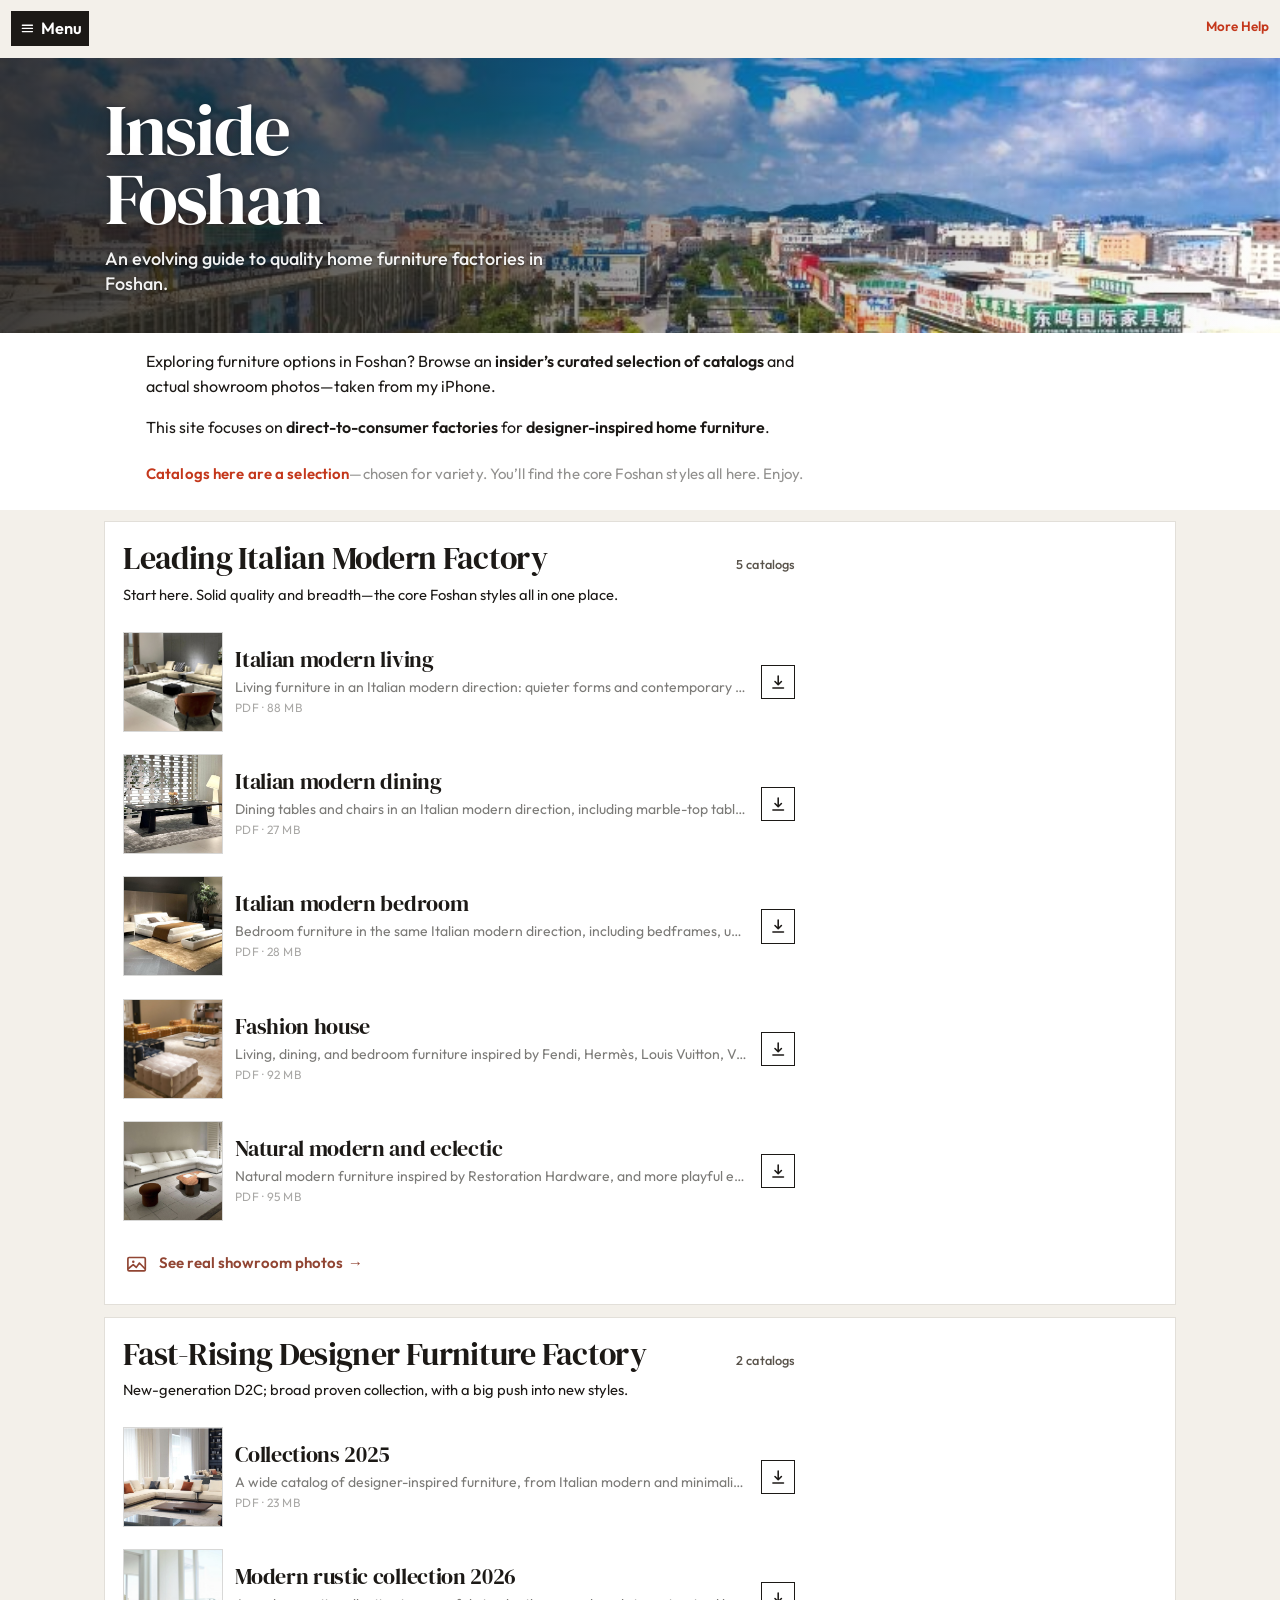
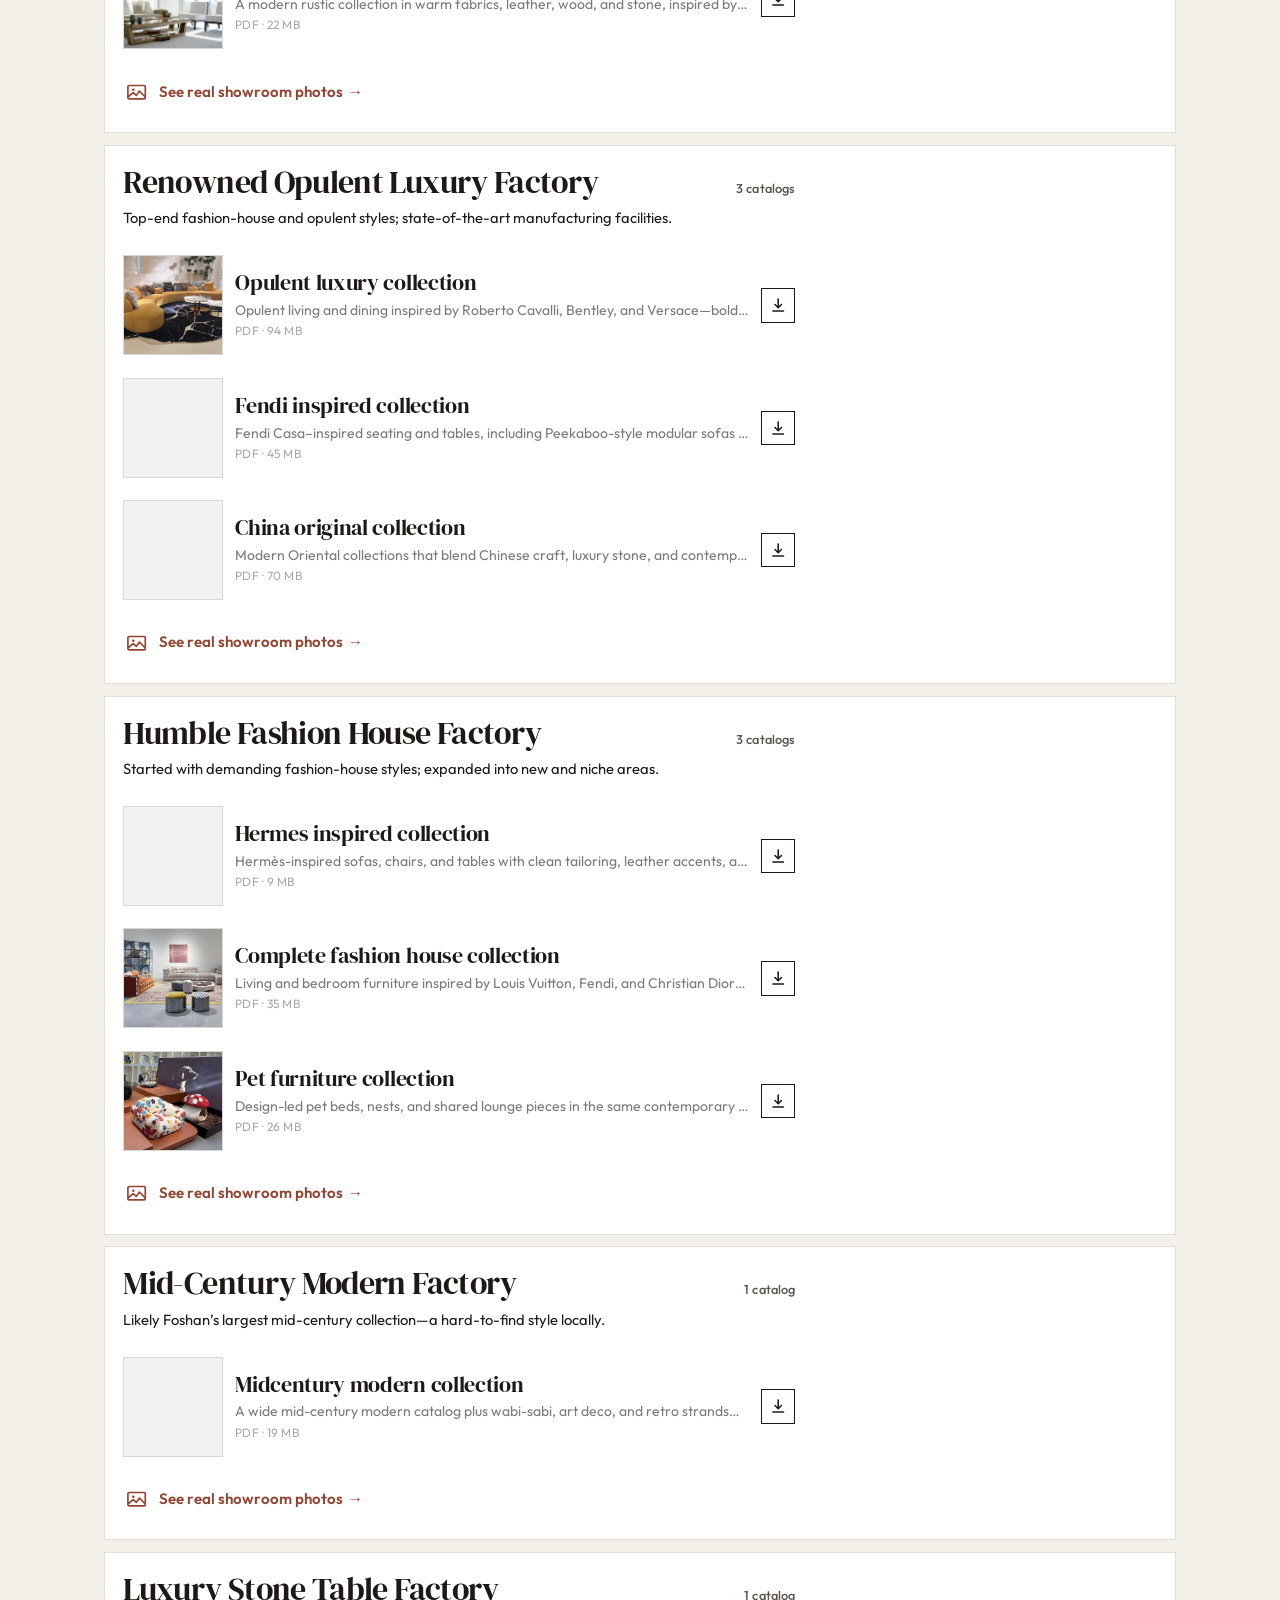
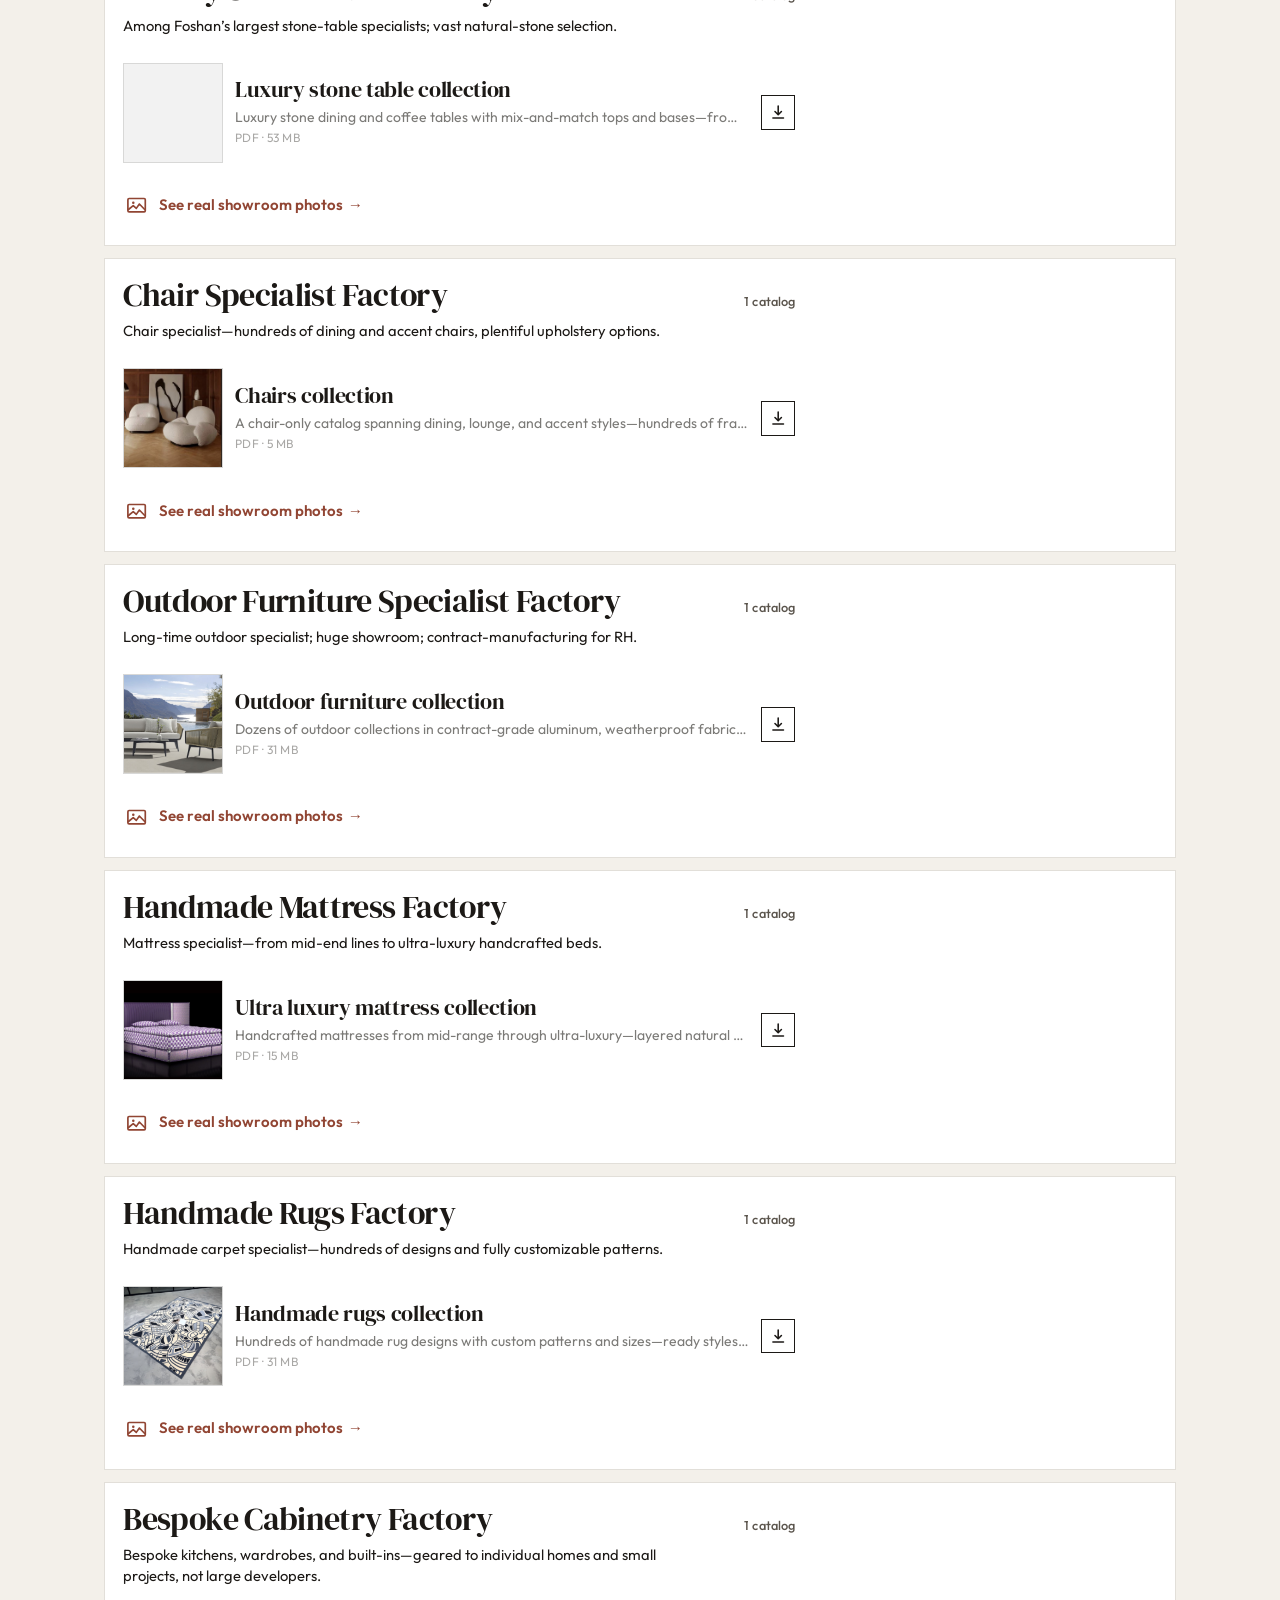
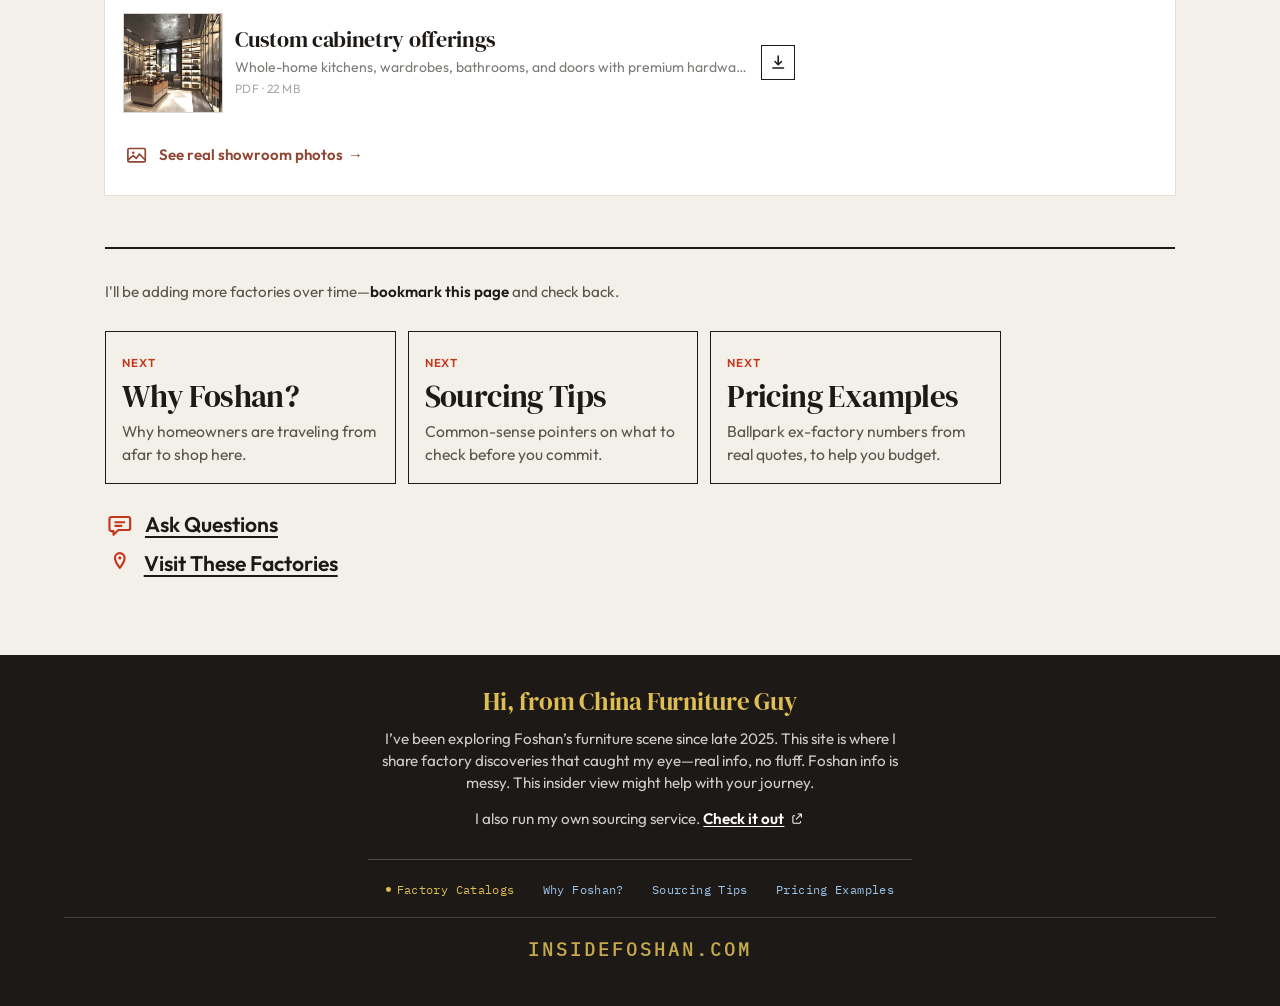
==== index.html @ 235a59e7 "u" ====
<!doctype html>
<html lang="en">
  <head>
    <meta charset="utf-8" />
    <meta name="viewport" content="width=device-width, initial-scale=1" />
    <title>Foshan Furniture Factories — Catalogs &amp; Showroom Photos | InsideFoshan</title>
    <meta name="description" content="Find quality furniture factories in Foshan, China. Curated catalogs and real showroom photos of high-end, designer-inspired home furniture—factory-direct." />
    <link rel="canonical" href="https://insidefoshan.com/" />
    <meta name="theme-color" content="#ffffff" />
    <meta property="og:type" content="website" />
    <meta property="og:site_name" content="InsideFoshan" />
    <meta property="og:locale" content="en_US" />
    <meta property="og:url" content="https://insidefoshan.com/" />
    <meta property="og:title" content="Foshan Furniture Factories — Catalogs &amp; Showroom Photos | InsideFoshan" />
    <meta property="og:description" content="Find quality furniture factories in Foshan, China. Curated catalogs and real showroom photos of high-end, designer-inspired home furniture—factory-direct." />
    <meta property="og:image" content="https://insidefoshan.com/images/og-share.jpg" />
    <meta property="og:image:alt" content="A furniture-market avenue in Foshan, photographed on a visit." />
    <meta property="og:image:width" content="1200" />
    <meta property="og:image:height" content="630" />
    <meta name="twitter:card" content="summary_large_image" />
    <meta name="twitter:title" content="Foshan Furniture Factories — Catalogs &amp; Showroom Photos | InsideFoshan" />
    <meta name="twitter:description" content="Find quality furniture factories in Foshan, China. Curated catalogs and real showroom photos of high-end, designer-inspired home furniture—factory-direct." />
    <meta name="twitter:image" content="https://insidefoshan.com/images/og-share.jpg" />
    <link rel="alternate" type="text/plain" title="LLM summary" href="https://insidefoshan.com/llms.txt" />
    <script type="application/ld+json">
    {
      "@context": "https://schema.org",
      "@graph": [
        {
          "@type": "Person",
          "@id": "https://insidefoshan.com/#author",
          "name": "David Tan",
          "alternateName": "China Furniture Guy",
          "url": "https://insidefoshan.com/",
          "jobTitle": "Furniture sourcing guide",
          "sameAs": ["https://www.beyondshowrooms.com/"]
        },
        {
          "@type": "WebSite",
          "@id": "https://insidefoshan.com/#website",
          "name": "InsideFoshan",
          "url": "https://insidefoshan.com/",
          "description": "Find quality furniture factories in Foshan, China. Curated catalogs and real showroom photos of high-end, designer-inspired home furniture—factory-direct.",
          "inLanguage": "en",
          "publisher": {
            "@type": "Organization",
            "name": "InsideFoshan",
            "url": "https://insidefoshan.com/"
          },
          "author": { "@id": "https://insidefoshan.com/#author" }
        },
        {
          "@type": "CollectionPage",
          "@id": "https://insidefoshan.com/#homepage",
          "name": "Foshan furniture factories",
          "url": "https://insidefoshan.com/",
          "isPartOf": { "@id": "https://insidefoshan.com/#website" },
          "author": { "@id": "https://insidefoshan.com/#author" },
          "about": {
            "@type": "Place",
            "name": "Foshan",
            "containedInPlace": { "@type": "Country", "name": "China" }
          },
          "description": "Curated catalogs and showroom photos from quality home furniture factories in Foshan, China."
        }
      ]
    }
    </script>
    <link rel="icon" href="favicon.svg" type="image/svg+xml" />
    <link rel="stylesheet" href="css/fonts.css" />
    <link rel="stylesheet" href="css/styles.css?v=site-v3-seo-h1" />
    <!-- showroom-manifest:auto -->
    <script>
    window.SHOWROOM_PHOTOS = {
  "photos-factory-1-showroom": [
    {
      "src": "images/showroom-01_1.jpg",
      "alt": "Showroom at Leading Italian Modern Factory in Foshan, photo 1"
    },
    {
      "src": "images/showroom-01_2.jpg",
      "alt": "Showroom at Leading Italian Modern Factory in Foshan, photo 2"
    },
    {
      "src": "images/showroom-01_3.jpg",
      "alt": "Showroom at Leading Italian Modern Factory in Foshan, photo 3"
    },
    {
      "src": "images/showroom-01_4.jpg",
      "alt": "Showroom at Leading Italian Modern Factory in Foshan, photo 4"
    },
    {
      "src": "images/showroom-01_5.jpg",
      "alt": "Showroom at Leading Italian Modern Factory in Foshan, photo 5"
    },
    {
      "src": "images/showroom-01_6.jpg",
      "alt": "Showroom at Leading Italian Modern Factory in Foshan, photo 6"
    },
    {
      "src": "images/showroom-01_7.jpg",
      "alt": "Showroom at Leading Italian Modern Factory in Foshan, photo 7"
    },
    {
      "src": "images/showroom-01_8.jpg",
      "alt": "Showroom at Leading Italian Modern Factory in Foshan, photo 8"
    }
  ],
  "photos-factory-2-showroom": [
    {
      "src": "images/showroom-02_1.jpg",
      "alt": "Showroom at Fast-Rising Designer Furniture Factory in Foshan, photo 1"
    },
    {
      "src": "images/showroom-02_2.jpg",
      "alt": "Showroom at Fast-Rising Designer Furniture Factory in Foshan, photo 2"
    },
    {
      "src": "images/showroom-02_3.jpg",
      "alt": "Showroom at Fast-Rising Designer Furniture Factory in Foshan, photo 3"
    },
    {
      "src": "images/showroom-02_4.jpg",
      "alt": "Showroom at Fast-Rising Designer Furniture Factory in Foshan, photo 4"
    },
    {
      "src": "images/showroom-02_5.jpg",
      "alt": "Showroom at Fast-Rising Designer Furniture Factory in Foshan, photo 5"
    },
    {
      "src": "images/showroom-02_6.jpg",
      "alt": "Showroom at Fast-Rising Designer Furniture Factory in Foshan, photo 6"
    },
    {
      "src": "images/showroom-02_7.jpg",
      "alt": "Showroom at Fast-Rising Designer Furniture Factory in Foshan, photo 7"
    },
    {
      "src": "images/showroom-02_8.jpg",
      "alt": "Showroom at Fast-Rising Designer Furniture Factory in Foshan, photo 8"
    }
  ],
  "photos-factory-3-showroom": [
    {
      "src": "images/showroom-03_1.jpg",
      "alt": "Showroom at Renowned Opulent Luxury Factory in Foshan, photo 1"
    },
    {
      "src": "images/showroom-03_10.jpg",
      "alt": "Showroom at Renowned Opulent Luxury Factory in Foshan, photo 2"
    },
    {
      "src": "images/showroom-03_2.jpg",
      "alt": "Showroom at Renowned Opulent Luxury Factory in Foshan, photo 3"
    },
    {
      "src": "images/showroom-03_3.jpg",
      "alt": "Showroom at Renowned Opulent Luxury Factory in Foshan, photo 4"
    },
    {
      "src": "images/showroom-03_4.jpg",
      "alt": "Showroom at Renowned Opulent Luxury Factory in Foshan, photo 5"
    },
    {
      "src": "images/showroom-03_5.jpg",
      "alt": "Showroom at Renowned Opulent Luxury Factory in Foshan, photo 6"
    },
    {
      "src": "images/showroom-03_6.jpg",
      "alt": "Showroom at Renowned Opulent Luxury Factory in Foshan, photo 7"
    },
    {
      "src": "images/showroom-03_7.jpg",
      "alt": "Showroom at Renowned Opulent Luxury Factory in Foshan, photo 8"
    },
    {
      "src": "images/showroom-03_8.jpg",
      "alt": "Showroom at Renowned Opulent Luxury Factory in Foshan, photo 9"
    },
    {
      "src": "images/showroom-03_9.jpg",
      "alt": "Showroom at Renowned Opulent Luxury Factory in Foshan, photo 10"
    }
  ],
  "photos-factory-4-showroom": [
    {
      "src": "images/showroom-04_1.jpg",
      "alt": "Showroom at Humble Fashion House Factory in Foshan, photo 1"
    },
    {
      "src": "images/showroom-04_10.jpg",
      "alt": "Showroom at Humble Fashion House Factory in Foshan, photo 2"
    },
    {
      "src": "images/showroom-04_2.jpg",
      "alt": "Showroom at Humble Fashion House Factory in Foshan, photo 3"
    },
    {
      "src": "images/showroom-04_3.jpg",
      "alt": "Showroom at Humble Fashion House Factory in Foshan, photo 4"
    },
    {
      "src": "images/showroom-04_4.jpg",
      "alt": "Showroom at Humble Fashion House Factory in Foshan, photo 5"
    },
    {
      "src": "images/showroom-04_5.jpg",
      "alt": "Showroom at Humble Fashion House Factory in Foshan, photo 6"
    },
    {
      "src": "images/showroom-04_6.jpg",
      "alt": "Showroom at Humble Fashion House Factory in Foshan, photo 7"
    },
    {
      "src": "images/showroom-04_7.jpg",
      "alt": "Showroom at Humble Fashion House Factory in Foshan, photo 8"
    },
    {
      "src": "images/showroom-04_8.jpg",
      "alt": "Showroom at Humble Fashion House Factory in Foshan, photo 9"
    },
    {
      "src": "images/showroom-04_9.jpg",
      "alt": "Showroom at Humble Fashion House Factory in Foshan, photo 10"
    }
  ],
  "photos-factory-5-showroom": [
    {
      "src": "images/showroom-05_1.jpg",
      "alt": "Showroom at Mid-Century Modern Factory in Foshan, photo 1"
    },
    {
      "src": "images/showroom-05_2.jpg",
      "alt": "Showroom at Mid-Century Modern Factory in Foshan, photo 2"
    },
    {
      "src": "images/showroom-05_3.jpg",
      "alt": "Showroom at Mid-Century Modern Factory in Foshan, photo 3"
    },
    {
      "src": "images/showroom-05_4.jpg",
      "alt": "Showroom at Mid-Century Modern Factory in Foshan, photo 4"
    },
    {
      "src": "images/showroom-05_5.jpg",
      "alt": "Showroom at Mid-Century Modern Factory in Foshan, photo 5"
    },
    {
      "src": "images/showroom-05_6.jpg",
      "alt": "Showroom at Mid-Century Modern Factory in Foshan, photo 6"
    },
    {
      "src": "images/showroom-05_7.jpg",
      "alt": "Showroom at Mid-Century Modern Factory in Foshan, photo 7"
    }
  ],
  "photos-factory-6-showroom": [
    {
      "src": "images/showroom-S01_1.jpg",
      "alt": "Showroom at Luxury Stone Table Factory in Foshan, photo 1"
    },
    {
      "src": "images/showroom-S01_2.jpg",
      "alt": "Showroom at Luxury Stone Table Factory in Foshan, photo 2"
    },
    {
      "src": "images/showroom-S01_3.jpg",
      "alt": "Showroom at Luxury Stone Table Factory in Foshan, photo 3"
    },
    {
      "src": "images/showroom-S01_4.jpg",
      "alt": "Showroom at Luxury Stone Table Factory in Foshan, photo 4"
    },
    {
      "src": "images/showroom-S01_5.jpg",
      "alt": "Showroom at Luxury Stone Table Factory in Foshan, photo 5"
    },
    {
      "src": "images/showroom-S01_6.jpg",
      "alt": "Showroom at Luxury Stone Table Factory in Foshan, photo 6"
    }
  ],
  "photos-factory-7-showroom": [
    {
      "src": "images/showroom-S02_1.jpg",
      "alt": "Showroom at Chair Specialist Factory in Foshan, photo 1"
    },
    {
      "src": "images/showroom-S02_2.jpg",
      "alt": "Showroom at Chair Specialist Factory in Foshan, photo 2"
    },
    {
      "src": "images/showroom-S02_3.jpg",
      "alt": "Showroom at Chair Specialist Factory in Foshan, photo 3"
    },
    {
      "src": "images/showroom-S02_4.jpg",
      "alt": "Showroom at Chair Specialist Factory in Foshan, photo 4"
    },
    {
      "src": "images/showroom-S02_5.jpg",
      "alt": "Showroom at Chair Specialist Factory in Foshan, photo 5"
    },
    {
      "src": "images/showroom-S02_6.jpg",
      "alt": "Showroom at Chair Specialist Factory in Foshan, photo 6"
    },
    {
      "src": "images/showroom-S02_7.jpg",
      "alt": "Showroom at Chair Specialist Factory in Foshan, photo 7"
    },
    {
      "src": "images/showroom-S02_8.jpg",
      "alt": "Showroom at Chair Specialist Factory in Foshan, photo 8"
    }
  ],
  "photos-factory-8-showroom": [
    {
      "src": "images/showroom-S03_1.jpg",
      "alt": "Showroom at Outdoor Furniture Specialist Factory in Foshan, photo 1"
    },
    {
      "src": "images/showroom-S03_2.jpg",
      "alt": "Showroom at Outdoor Furniture Specialist Factory in Foshan, photo 2"
    },
    {
      "src": "images/showroom-S03_3.jpg",
      "alt": "Showroom at Outdoor Furniture Specialist Factory in Foshan, photo 3"
    },
    {
      "src": "images/showroom-S03_4.jpg",
      "alt": "Showroom at Outdoor Furniture Specialist Factory in Foshan, photo 4"
    },
    {
      "src": "images/showroom-S03_5.jpg",
      "alt": "Showroom at Outdoor Furniture Specialist Factory in Foshan, photo 5"
    },
    {
      "src": "images/showroom-S03_6.jpg",
      "alt": "Showroom at Outdoor Furniture Specialist Factory in Foshan, photo 6"
    }
  ],
  "photos-factory-9-showroom": [
    {
      "src": "images/showroom-S04_1.jpg",
      "alt": "Showroom at Handmade Mattress Factory in Foshan, photo 1"
    },
    {
      "src": "images/showroom-S04_2.jpg",
      "alt": "Showroom at Handmade Mattress Factory in Foshan, photo 2"
    },
    {
      "src": "images/showroom-S04_3.jpg",
      "alt": "Showroom at Handmade Mattress Factory in Foshan, photo 3"
    },
    {
      "src": "images/showroom-S04_4.jpg",
      "alt": "Showroom at Handmade Mattress Factory in Foshan, photo 4"
    },
    {
      "src": "images/showroom-S04_5.jpg",
      "alt": "Showroom at Handmade Mattress Factory in Foshan, photo 5"
    },
    {
      "src": "images/showroom-S04_6.jpg",
      "alt": "Showroom at Handmade Mattress Factory in Foshan, photo 6"
    },
    {
      "src": "images/showroom-S04_7.jpg",
      "alt": "Showroom at Handmade Mattress Factory in Foshan, photo 7"
    }
  ],
  "photos-factory-10-showroom": [
    {
      "src": "images/showroom-S05_1.jpg",
      "alt": "Showroom at Handmade Rugs Factory in Foshan, photo 1"
    },
    {
      "src": "images/showroom-S05_2.jpg",
      "alt": "Showroom at Handmade Rugs Factory in Foshan, photo 2"
    },
    {
      "src": "images/showroom-S05_3.jpg",
      "alt": "Showroom at Handmade Rugs Factory in Foshan, photo 3"
    },
    {
      "src": "images/showroom-S05_4.jpg",
      "alt": "Showroom at Handmade Rugs Factory in Foshan, photo 4"
    },
    {
      "src": "images/showroom-S05_5.jpg",
      "alt": "Showroom at Handmade Rugs Factory in Foshan, photo 5"
    }
  ],
  "photos-factory-11-showroom": [
    {
      "src": "images/showroom-S06_1.jpg",
      "alt": "Showroom at Bespoke Cabinetry Factory in Foshan, photo 1"
    },
    {
      "src": "images/showroom-S06_2.jpg",
      "alt": "Showroom at Bespoke Cabinetry Factory in Foshan, photo 2"
    },
    {
      "src": "images/showroom-S06_3.jpg",
      "alt": "Showroom at Bespoke Cabinetry Factory in Foshan, photo 3"
    },
    {
      "src": "images/showroom-S06_4.jpg",
      "alt": "Showroom at Bespoke Cabinetry Factory in Foshan, photo 4"
    },
    {
      "src": "images/showroom-S06_5.jpg",
      "alt": "Showroom at Bespoke Cabinetry Factory in Foshan, photo 5"
    },
    {
      "src": "images/showroom-S06_6.jpg",
      "alt": "Showroom at Bespoke Cabinetry Factory in Foshan, photo 6"
    },
    {
      "src": "images/showroom-S06_7.jpg",
      "alt": "Showroom at Bespoke Cabinetry Factory in Foshan, photo 7"
    }
  ]
};
    </script>
    <!-- /showroom-manifest:auto -->
  </head>
  <body class="home-page">
    <a class="skip" href="#content">Skip to content</a>
    <div class="float-nav">
      <div class="float-nav-menu-wrap">
        <button class="menu-float" type="button" aria-expanded="false" aria-controls="site-nav"><svg class="menu-float-icon" viewBox="0 0 20 20" focusable="false" aria-hidden="true"><path d="M4 6.25h12M4 10h12M4 13.75h12" fill="none" stroke="currentColor" stroke-width="1.6" stroke-linecap="round"/></svg><span class="menu-float-label">Menu</span></button>
        <nav id="site-nav" class="menu-panel" aria-label="Primary" hidden>
          <a href="./" aria-current="page">Factory Catalogs</a>
          <a href="whyfoshan/">Why Foshan?</a>
          <a href="howtosource/">Sourcing Tips</a>
          <a href="pricing/">Pricing Examples</a>
        </nav>
      </div>
      <div class="float-nav-actions">
        <div class="factory-jump">
          <button id="factory-jump-toggle" class="factory-jump-toggle" type="button" aria-expanded="false" aria-controls="factory-jump-panel" aria-haspopup="menu">Factories<span class="factory-jump-caret" aria-hidden="true"> ▾</span></button>
          <div id="factory-jump-panel" class="factory-jump-panel" role="menu" aria-labelledby="factory-jump-toggle" hidden></div>
        </div>
        <button class="help-float" type="button" data-open-contact aria-haspopup="dialog" aria-controls="contact-dialog">More Help</button>
      </div>
    </div>
    <main id="content" class="page">
      <header class="intro home-intro">
        <div class="wrap">
          <div class="home-hero">
            <img class="home-hero-photo" src="images/hero-shot2.jpg" fetchpriority="high" decoding="async" alt="A furniture-market avenue in Foshan, photographed on a visit, with a hand-lettered Go Guangdong mark in the corner." width="800" height="532" />
            <div class="home-hero-copy">
              <p class="home-title"><span class="home-title-line">Inside</span><span class="home-title-line">Foshan</span></p>
              <h1 class="home-sub">An evolving guide to quality home furniture factories in Foshan.</h1>
            </div>
          </div>
          <div class="home-copy">
            <p>Exploring furniture options in Foshan? Browse an <strong>insider’s curated selection of catalogs</strong> and actual showroom photos—taken from my iPhone.</p>
            <p>This site focuses on <strong>direct-to-consumer factories</strong> for <strong>designer-inspired home furniture</strong>.</p>
            <p class="home-intro-note"><span class="home-intro-note-mark">Catalogs here are a selection</span><span class="home-intro-note-detail">—chosen for variety. You’ll find the core Foshan styles all here. Enjoy.</span></p>
          </div>
        </div>
      </header>
      <div class="wrap catalog-wrap">
      <section class="factory-group" id="broad-range">
        <article class="factory" id="factory-1" aria-labelledby="factory-1-title">
          <h2 class="factory-title" id="factory-1-title">
            Leading Italian Modern Factory
            <span class="factory-count">5 catalogs</span>
          </h2>
          <p class="factory-desc">Start here. Solid quality and breadth—the core Foshan styles all in one place.</p>
          <ul class="resources">
            <li>
              <div class="resource">
                <button class="resource-open" type="button" data-open-catalog data-title="Italian modern living" data-detail="Living furniture in an Italian modern direction: quieter forms and contemporary reinterpretations, inspired by Minotti, Flexform, Poliform, and B&amp;B Italia." data-size="88 MB" data-thumb="images/01a-living.jpg" data-href="catalogs/01a-italian-modern-living.pdf" data-download="01a-italian-modern-living.pdf" aria-haspopup="dialog" aria-controls="catalog-dialog">
                  <img class="resource-thumb" loading="lazy" decoding="async" src="images/01a-living.jpg" alt="Italian modern living furniture catalog from a Foshan factory" width="112" height="112" />
            <span class="resource-main">
              <span class="resource-title">Italian modern living</span>
              <span class="resource-detail"></span>
              <span class="resource-meta">PDF · 88 MB</span>
            </span>
                  <span class="visually-hidden">, catalog details</span>
                </button>
                <a class="resource-action" href="catalogs/01a-italian-modern-living.pdf" download="01a-italian-modern-living.pdf" aria-label="Download Italian modern living PDF">
                  <svg viewBox="0 0 20 20" aria-hidden="true"><path d="M10 3.25v8.5M6.5 9.25 10 12.75l3.5-3.5M4.25 16.25h11.5" fill="none" stroke="currentColor" stroke-width="1.7" stroke-linecap="round" stroke-linejoin="round" /></svg>
                </a>
              </div>
            </li>
            <li>
              <div class="resource">
                <button class="resource-open" type="button" data-open-catalog data-title="Italian modern dining" data-detail="Dining tables and chairs in an Italian modern direction, including marble-top tables, leather-upholstered chairs, and coordinated dining sets." data-size="27 MB" data-thumb="images/01b-dining.jpg" data-href="catalogs/01b-italian-modern-dining.pdf" data-download="01b-italian-modern-dining.pdf" aria-haspopup="dialog" aria-controls="catalog-dialog">
                  <img class="resource-thumb" loading="lazy" decoding="async" src="images/01b-dining.jpg" alt="Italian modern dining furniture catalog from a Foshan factory" width="112" height="112" />
            <span class="resource-main">
              <span class="resource-title">Italian modern dining</span>
              <span class="resource-detail"></span>
              <span class="resource-meta">PDF · 27 MB</span>
            </span>
                  <span class="visually-hidden">, catalog details</span>
                </button>
                <a class="resource-action" href="catalogs/01b-italian-modern-dining.pdf" download="01b-italian-modern-dining.pdf" aria-label="Download Italian modern dining PDF">
                  <svg viewBox="0 0 20 20" aria-hidden="true"><path d="M10 3.25v8.5M6.5 9.25 10 12.75l3.5-3.5M4.25 16.25h11.5" fill="none" stroke="currentColor" stroke-width="1.7" stroke-linecap="round" stroke-linejoin="round" /></svg>
                </a>
              </div>
            </li>
            <li>
              <div class="resource">
                <button class="resource-open" type="button" data-open-catalog data-title="Italian modern bedroom" data-detail="Bedroom furniture in the same Italian modern direction, including bedframes, upholstered beds, nightstands, and dressers." data-size="28 MB" data-thumb="images/01c-bedroom.jpg" data-href="catalogs/01c-italian-modern-bedroom.pdf" data-download="01c-italian-modern-bedroom.pdf" aria-haspopup="dialog" aria-controls="catalog-dialog">
                  <img class="resource-thumb" loading="lazy" decoding="async" src="images/01c-bedroom.jpg" alt="Italian modern bedroom furniture catalog from a Foshan factory" width="112" height="112" />
            <span class="resource-main">
              <span class="resource-title">Italian modern bedroom</span>
              <span class="resource-detail"></span>
              <span class="resource-meta">PDF · 28 MB</span>
            </span>
                  <span class="visually-hidden">, catalog details</span>
                </button>
                <a class="resource-action" href="catalogs/01c-italian-modern-bedroom.pdf" download="01c-italian-modern-bedroom.pdf" aria-label="Download Italian modern bedroom PDF">
                  <svg viewBox="0 0 20 20" aria-hidden="true"><path d="M10 3.25v8.5M6.5 9.25 10 12.75l3.5-3.5M4.25 16.25h11.5" fill="none" stroke="currentColor" stroke-width="1.7" stroke-linecap="round" stroke-linejoin="round" /></svg>
                </a>
              </div>
            </li>
            <li>
              <div class="resource">
                <button class="resource-open" type="button" data-open-catalog data-title="Fashion house" data-detail="Living, dining, and bedroom furniture inspired by Fendi, Hermès, Louis Vuitton, Versace, Visionnaire, and Bentley." data-size="92 MB" data-thumb="images/01d-fashion.jpg" data-href="catalogs/01d-fashion-house.pdf" data-download="01d-fashion-house.pdf" aria-haspopup="dialog" aria-controls="catalog-dialog">
                  <img class="resource-thumb" loading="lazy" decoding="async" src="images/01d-fashion.jpg" alt="Fashion-house furniture catalog from a Foshan factory" width="112" height="112" />
            <span class="resource-main">
              <span class="resource-title">Fashion house</span>
              <span class="resource-detail"></span>
              <span class="resource-meta">PDF · 92 MB</span>
            </span>
                  <span class="visually-hidden">, catalog details</span>
                </button>
                <a class="resource-action" href="catalogs/01d-fashion-house.pdf" download="01d-fashion-house.pdf" aria-label="Download Fashion house PDF">
                  <svg viewBox="0 0 20 20" aria-hidden="true"><path d="M10 3.25v8.5M6.5 9.25 10 12.75l3.5-3.5M4.25 16.25h11.5" fill="none" stroke="currentColor" stroke-width="1.7" stroke-linecap="round" stroke-linejoin="round" /></svg>
                </a>
              </div>
            </li>
            <li>
              <div class="resource">
                <button class="resource-open" type="button" data-open-catalog data-title="Natural modern and eclectic" data-detail="Natural modern furniture inspired by Restoration Hardware, and more playful eclectic pieces inspired by Ligne Roset and Roche Bobois." data-size="95 MB" data-thumb="images/01e-natural.jpg" data-href="catalogs/01e-natural-modern-eclectic.pdf" data-download="01e-natural-modern-eclectic.pdf" aria-haspopup="dialog" aria-controls="catalog-dialog">
                  <img class="resource-thumb" loading="lazy" decoding="async" src="images/01e-natural.jpg" alt="Natural modern and eclectic furniture catalog from a Foshan factory" width="112" height="112" />
            <span class="resource-main">
              <span class="resource-title">Natural modern and eclectic</span>
              <span class="resource-detail"></span>
              <span class="resource-meta">PDF · 95 MB</span>
            </span>
                  <span class="visually-hidden">, catalog details</span>
                </button>
                <a class="resource-action" href="catalogs/01e-natural-modern-eclectic.pdf" download="01e-natural-modern-eclectic.pdf" aria-label="Download Natural modern and eclectic PDF">
                  <svg viewBox="0 0 20 20" aria-hidden="true"><path d="M10 3.25v8.5M6.5 9.25 10 12.75l3.5-3.5M4.25 16.25h11.5" fill="none" stroke="currentColor" stroke-width="1.7" stroke-linecap="round" stroke-linejoin="round" /></svg>
                </a>
              </div>
            </li>
          </ul>
        <div class="factory-gallery">
          <button type="button" class="factory-gallery-link" data-open-photos="photos-factory-1-showroom" data-title="Showroom photos" aria-haspopup="dialog" aria-controls="photo-dialog">
            <span class="factory-gallery-glyph" aria-hidden="true">
              <svg class="factory-gallery-icon" viewBox="0 0 20 20" focusable="false"><rect x="2.5" y="4.75" width="15" height="11.5" rx="1" fill="none" stroke="currentColor" stroke-width="1.45" /><path d="M3 14.25 7.1 10.9l2.65 2.35L12.4 9.5 17 14.25" fill="none" stroke="currentColor" stroke-width="1.45" stroke-linecap="round" stroke-linejoin="round" /><circle cx="7.15" cy="8.35" r="1.1" fill="currentColor" /></svg>
            </span>
            <span class="factory-gallery-phrase"><span class="factory-gallery-label">See real showroom photos</span>
            <span class="factory-gallery-arrow" aria-hidden="true">→</span></span>
            <span class="visually-hidden">Open showroom photo gallery, 8 photos</span>
          </button>
        </div>

        </article>
        <article class="factory" id="factory-2" aria-labelledby="factory-2-title">
          <h2 class="factory-title" id="factory-2-title">
            Fast-Rising Designer Furniture Factory
            <span class="factory-count">2 catalogs</span>
          </h2>
          <p class="factory-desc">New-generation D2C; broad proven collection, with a big push into new styles.</p>
          <ul class="resources">
            <li>
              <div class="resource">
                <button class="resource-open" type="button" data-open-catalog data-title="Collections 2025" data-detail="A wide catalog of designer-inspired furniture, from Italian modern and minimalist pieces through to fashion-house styles." data-size="23 MB" data-thumb="images/02a-collection.jpg" data-href="catalogs/02a-collections-2025.pdf" data-download="02a-collections-2025.pdf" aria-haspopup="dialog" aria-controls="catalog-dialog">
                  <img class="resource-thumb" loading="lazy" decoding="async" src="images/02a-collection.jpg" alt="Designer furniture collection catalog from a Foshan factory" width="112" height="112" />
            <span class="resource-main">
              <span class="resource-title">Collections 2025</span>
              <span class="resource-detail"></span>
              <span class="resource-meta">PDF · 23 MB</span>
            </span>
                  <span class="visually-hidden">, catalog details</span>
                </button>
                <a class="resource-action" href="catalogs/02a-collections-2025.pdf" download="02a-collections-2025.pdf" aria-label="Download Collections 2025 PDF">
                  <svg viewBox="0 0 20 20" aria-hidden="true"><path d="M10 3.25v8.5M6.5 9.25 10 12.75l3.5-3.5M4.25 16.25h11.5" fill="none" stroke="currentColor" stroke-width="1.7" stroke-linecap="round" stroke-linejoin="round" /></svg>
                </a>
              </div>
            </li>
            <li>
              <div class="resource">
                <button class="resource-open" type="button" data-open-catalog data-title="Modern rustic collection 2026" data-detail="A modern rustic collection in warm fabrics, leather, wood, and stone, inspired by Liaigre." data-size="22 MB" data-thumb="images/02b-rustic.jpg" data-href="catalogs/02b-modern-rustic-2026.pdf" data-download="02b-modern-rustic-2026.pdf" aria-haspopup="dialog" aria-controls="catalog-dialog">
                  <img class="resource-thumb" loading="lazy" decoding="async" src="images/02b-rustic.jpg" alt="Modern rustic furniture catalog from a Foshan factory" width="112" height="112" />
            <span class="resource-main">
              <span class="resource-title">Modern rustic collection 2026</span>
              <span class="resource-detail"></span>
              <span class="resource-meta">PDF · 22 MB</span>
            </span>
                  <span class="visually-hidden">, catalog details</span>
                </button>
                <a class="resource-action" href="catalogs/02b-modern-rustic-2026.pdf" download="02b-modern-rustic-2026.pdf" aria-label="Download Modern rustic collection 2026 PDF">
                  <svg viewBox="0 0 20 20" aria-hidden="true"><path d="M10 3.25v8.5M6.5 9.25 10 12.75l3.5-3.5M4.25 16.25h11.5" fill="none" stroke="currentColor" stroke-width="1.7" stroke-linecap="round" stroke-linejoin="round" /></svg>
                </a>
              </div>
            </li>
          </ul>
        <div class="factory-gallery">
          <button type="button" class="factory-gallery-link" data-open-photos="photos-factory-2-showroom" data-title="Showroom photos" aria-haspopup="dialog" aria-controls="photo-dialog">
            <span class="factory-gallery-glyph" aria-hidden="true">
              <svg class="factory-gallery-icon" viewBox="0 0 20 20" focusable="false"><rect x="2.5" y="4.75" width="15" height="11.5" rx="1" fill="none" stroke="currentColor" stroke-width="1.45" /><path d="M3 14.25 7.1 10.9l2.65 2.35L12.4 9.5 17 14.25" fill="none" stroke="currentColor" stroke-width="1.45" stroke-linecap="round" stroke-linejoin="round" /><circle cx="7.15" cy="8.35" r="1.1" fill="currentColor" /></svg>
            </span>
            <span class="factory-gallery-phrase"><span class="factory-gallery-label">See real showroom photos</span>
            <span class="factory-gallery-arrow" aria-hidden="true">→</span></span>
            <span class="visually-hidden">Open showroom photo gallery, 8 photos</span>
          </button>
        </div>

        </article>
        <article class="factory" id="factory-3" aria-labelledby="factory-3-title">
          <h2 class="factory-title" id="factory-3-title">
            Renowned Opulent Luxury Factory
            <span class="factory-count">3 catalogs</span>
          </h2>
          <p class="factory-desc">Top-end fashion-house and opulent styles; state-of-the-art manufacturing facilities.</p>
          <ul class="resources">
            <li>
              <div class="resource">
                <button class="resource-open" type="button" data-open-catalog data-title="Opulent luxury collection" data-detail="Opulent living and dining inspired by Roberto Cavalli, Bentley, and Versace—bold scale, rich materials, and high-gloss statement detailing rather than quiet minimalism. This catalog covers only part of the factory’s opulent luxury collection." data-size="94 MB" data-thumb="images/03a-opulent.jpg" data-href="catalogs/03a-opulent-luxury-collection.pdf" data-download="03a-opulent-luxury-collection.pdf" aria-haspopup="dialog" aria-controls="catalog-dialog">
                  <img class="resource-thumb" loading="lazy" decoding="async" src="images/03a-opulent.jpg" alt="Opulent luxury furniture catalog from a Foshan factory" width="112" height="112" />
            <span class="resource-main">
              <span class="resource-title">Opulent luxury collection</span>
              <span class="resource-detail"></span>
              <span class="resource-meta">PDF · 94 MB</span>
            </span>
                  <span class="visually-hidden">, catalog details</span>
                </button>
                <a class="resource-action" href="catalogs/03a-opulent-luxury-collection.pdf" download="03a-opulent-luxury-collection.pdf" aria-label="Download Opulent luxury collection PDF">
                  <svg viewBox="0 0 20 20" aria-hidden="true"><path d="M10 3.25v8.5M6.5 9.25 10 12.75l3.5-3.5M4.25 16.25h11.5" fill="none" stroke="currentColor" stroke-width="1.7" stroke-linecap="round" stroke-linejoin="round" /></svg>
                </a>
              </div>
            </li>
            <li>
              <div class="resource">
                <button class="resource-open" type="button" data-open-catalog data-title="Fendi inspired collection" data-detail="Fendi Casa–inspired seating and tables, including Peekaboo-style modular sofas and inside-out leather-and-fabric upholstery from the brand’s furniture collaborations." data-size="45 MB" data-thumb="images/03b-fendi.jpg" data-href="catalogs/03b-fendi-inspired-collection.pdf" data-download="03b-fendi-inspired-collection.pdf" aria-haspopup="dialog" aria-controls="catalog-dialog">
                  <img class="resource-thumb" loading="lazy" decoding="async" src="images/03b-fendi.jpg" alt="Designer-inspired luxury furniture catalog from a Foshan factory" width="112" height="112" />
            <span class="resource-main">
              <span class="resource-title">Fendi inspired collection</span>
              <span class="resource-detail"></span>
              <span class="resource-meta">PDF · 45 MB</span>
            </span>
                  <span class="visually-hidden">, catalog details</span>
                </button>
                <a class="resource-action" href="catalogs/03b-fendi-inspired-collection.pdf" download="03b-fendi-inspired-collection.pdf" aria-label="Download Fendi inspired collection PDF">
                  <svg viewBox="0 0 20 20" aria-hidden="true"><path d="M10 3.25v8.5M6.5 9.25 10 12.75l3.5-3.5M4.25 16.25h11.5" fill="none" stroke="currentColor" stroke-width="1.7" stroke-linecap="round" stroke-linejoin="round" /></svg>
                </a>
              </div>
            </li>
            <li>
              <div class="resource">
                <button class="resource-open" type="button" data-open-catalog data-title="China original collection" data-detail="Modern Oriental collections that blend Chinese craft, luxury stone, and contemporary lines—original Chinese luxury for clients who want culture-forward design, not Western revivals." data-size="70 MB" data-thumb="images/03c-chinese.jpg" data-href="catalogs/03c-china-original-collection.pdf" data-download="03c-china-original-collection.pdf" aria-haspopup="dialog" aria-controls="catalog-dialog">
                  <img class="resource-thumb" loading="lazy" decoding="async" src="images/03c-chinese.jpg" alt="China original furniture catalog from a Foshan factory" width="112" height="112" />
            <span class="resource-main">
              <span class="resource-title">China original collection</span>
              <span class="resource-detail"></span>
              <span class="resource-meta">PDF · 70 MB</span>
            </span>
                  <span class="visually-hidden">, catalog details</span>
                </button>
                <a class="resource-action" href="catalogs/03c-china-original-collection.pdf" download="03c-china-original-collection.pdf" aria-label="Download China original collection PDF">
                  <svg viewBox="0 0 20 20" aria-hidden="true"><path d="M10 3.25v8.5M6.5 9.25 10 12.75l3.5-3.5M4.25 16.25h11.5" fill="none" stroke="currentColor" stroke-width="1.7" stroke-linecap="round" stroke-linejoin="round" /></svg>
                </a>
              </div>
            </li>
          </ul>
        <div class="factory-gallery">
          <button type="button" class="factory-gallery-link" data-open-photos="photos-factory-3-showroom" data-title="Showroom photos" aria-haspopup="dialog" aria-controls="photo-dialog">
            <span class="factory-gallery-glyph" aria-hidden="true">
              <svg class="factory-gallery-icon" viewBox="0 0 20 20" focusable="false"><rect x="2.5" y="4.75" width="15" height="11.5" rx="1" fill="none" stroke="currentColor" stroke-width="1.45" /><path d="M3 14.25 7.1 10.9l2.65 2.35L12.4 9.5 17 14.25" fill="none" stroke="currentColor" stroke-width="1.45" stroke-linecap="round" stroke-linejoin="round" /><circle cx="7.15" cy="8.35" r="1.1" fill="currentColor" /></svg>
            </span>
            <span class="factory-gallery-phrase"><span class="factory-gallery-label">See real showroom photos</span>
            <span class="factory-gallery-arrow" aria-hidden="true">→</span></span>
            <span class="visually-hidden">Open showroom photo gallery, 10 photos</span>
          </button>
        </div>

        </article>
        <article class="factory" id="factory-4" aria-labelledby="factory-4-title">
          <h2 class="factory-title" id="factory-4-title">
            Humble Fashion House Factory
            <span class="factory-count">3 catalogs</span>
          </h2>
          <p class="factory-desc">Started with demanding fashion-house styles; expanded into new and niche areas.</p>
          <ul class="resources">
            <li>
              <div class="resource">
                <button class="resource-open" type="button" data-open-catalog data-title="Hermes inspired collection" data-detail="Hermès-inspired sofas, chairs, and tables with clean tailoring, leather accents, and restrained metalwork—quieter than flashier fashion-house collections." data-size="9 MB" data-thumb="images/04a-hermes.jpg" data-href="catalogs/04a-hermes-inspired-collection.pdf" data-download="04a-hermes-inspired-collection.pdf" aria-haspopup="dialog" aria-controls="catalog-dialog">
                  <img class="resource-thumb" loading="lazy" decoding="async" src="images/04a-hermes.jpg" alt="Fashion-house inspired furniture catalog from a Foshan factory" width="112" height="112" />
            <span class="resource-main">
              <span class="resource-title">Hermes inspired collection</span>
              <span class="resource-detail"></span>
              <span class="resource-meta">PDF · 9 MB</span>
            </span>
                  <span class="visually-hidden">, catalog details</span>
                </button>
                <a class="resource-action" href="catalogs/04a-hermes-inspired-collection.pdf" download="04a-hermes-inspired-collection.pdf" aria-label="Download Hermes inspired collection PDF">
                  <svg viewBox="0 0 20 20" aria-hidden="true"><path d="M10 3.25v8.5M6.5 9.25 10 12.75l3.5-3.5M4.25 16.25h11.5" fill="none" stroke="currentColor" stroke-width="1.7" stroke-linecap="round" stroke-linejoin="round" /></svg>
                </a>
              </div>
            </li>
            <li>
              <div class="resource">
                <button class="resource-open" type="button" data-open-catalog data-title="Complete fashion house collection" data-detail="Living and bedroom furniture inspired by Louis Vuitton, Fendi, and Christian Dior—logo-led silhouettes, rich materials, and high-impact fashion-house styling." data-size="35 MB" data-thumb="images/04b-gen-fashion-house.jpg" data-href="catalogs/04b-general-fashion-house-collection.pdf" data-download="04b-general-fashion-house-collection.pdf" aria-haspopup="dialog" aria-controls="catalog-dialog">
                  <img class="resource-thumb" loading="lazy" decoding="async" src="images/04b-gen-fashion-house.jpg" alt="Complete fashion-house furniture catalog from a Foshan factory" width="112" height="112" />
            <span class="resource-main">
              <span class="resource-title">Complete fashion house collection</span>
              <span class="resource-detail"></span>
              <span class="resource-meta">PDF · 35 MB</span>
            </span>
                  <span class="visually-hidden">, catalog details</span>
                </button>
                <a class="resource-action" href="catalogs/04b-general-fashion-house-collection.pdf" download="04b-general-fashion-house-collection.pdf" aria-label="Download Complete fashion house collection PDF">
                  <svg viewBox="0 0 20 20" aria-hidden="true"><path d="M10 3.25v8.5M6.5 9.25 10 12.75l3.5-3.5M4.25 16.25h11.5" fill="none" stroke="currentColor" stroke-width="1.7" stroke-linecap="round" stroke-linejoin="round" /></svg>
                </a>
              </div>
            </li>
            <li>
              <div class="resource">
                <button class="resource-open" type="button" data-open-catalog data-title="Pet furniture collection" data-detail="Design-led pet beds, nests, and shared lounge pieces in the same contemporary fabrics and colors as the main line—not basic pet afterthoughts." data-size="26 MB" data-thumb="images/04c-pet.jpg" data-href="catalogs/04c-pet-furniture-collection.pdf" data-download="04c-pet-furniture-collection.pdf" aria-haspopup="dialog" aria-controls="catalog-dialog">
                  <img class="resource-thumb" loading="lazy" decoding="async" src="images/04c-pet.jpg" alt="Pet furniture catalog from a Foshan factory" width="112" height="112" />
            <span class="resource-main">
              <span class="resource-title">Pet furniture collection</span>
              <span class="resource-detail"></span>
              <span class="resource-meta">PDF · 26 MB</span>
            </span>
                  <span class="visually-hidden">, catalog details</span>
                </button>
                <a class="resource-action" href="catalogs/04c-pet-furniture-collection.pdf" download="04c-pet-furniture-collection.pdf" aria-label="Download Pet furniture collection PDF">
                  <svg viewBox="0 0 20 20" aria-hidden="true"><path d="M10 3.25v8.5M6.5 9.25 10 12.75l3.5-3.5M4.25 16.25h11.5" fill="none" stroke="currentColor" stroke-width="1.7" stroke-linecap="round" stroke-linejoin="round" /></svg>
                </a>
              </div>
            </li>
          </ul>
        <div class="factory-gallery">
          <button type="button" class="factory-gallery-link" data-open-photos="photos-factory-4-showroom" data-title="Showroom photos" aria-haspopup="dialog" aria-controls="photo-dialog">
            <span class="factory-gallery-glyph" aria-hidden="true">
              <svg class="factory-gallery-icon" viewBox="0 0 20 20" focusable="false"><rect x="2.5" y="4.75" width="15" height="11.5" rx="1" fill="none" stroke="currentColor" stroke-width="1.45" /><path d="M3 14.25 7.1 10.9l2.65 2.35L12.4 9.5 17 14.25" fill="none" stroke="currentColor" stroke-width="1.45" stroke-linecap="round" stroke-linejoin="round" /><circle cx="7.15" cy="8.35" r="1.1" fill="currentColor" /></svg>
            </span>
            <span class="factory-gallery-phrase"><span class="factory-gallery-label">See real showroom photos</span>
            <span class="factory-gallery-arrow" aria-hidden="true">→</span></span>
            <span class="visually-hidden">Open showroom photo gallery, 10 photos</span>
          </button>
        </div>

        </article>
        <article class="factory" id="factory-5" aria-labelledby="factory-5-title">
          <h2 class="factory-title" id="factory-5-title">
            Mid-Century Modern Factory
            <span class="factory-count">1 catalog</span>
          </h2>
          <p class="factory-desc">Likely Foshan’s largest mid-century collection—a hard-to-find style locally.</p>
          <ul class="resources">
            <li>
              <div class="resource">
                <button class="resource-open" type="button" data-open-catalog data-title="Midcentury modern collection" data-detail="A wide mid-century modern catalog plus wabi-sabi, art deco, and retro strands—the deepest MCM selection in Foshan if range matters more than top-tier fit-and-finish." data-size="19 MB" data-thumb="images/05a-midcentury.jpg" data-href="catalogs/05a-midcentury-modern-collection.pdf" data-download="05a-midcentury-modern-collection.pdf" aria-haspopup="dialog" aria-controls="catalog-dialog">
                  <img class="resource-thumb" loading="lazy" decoding="async" src="images/05a-midcentury.jpg" alt="Mid-century modern furniture catalog from a Foshan factory" width="112" height="112" />
            <span class="resource-main">
              <span class="resource-title">Midcentury modern collection</span>
              <span class="resource-detail"></span>
              <span class="resource-meta">PDF · 19 MB</span>
            </span>
                  <span class="visually-hidden">, catalog details</span>
                </button>
                <a class="resource-action" href="catalogs/05a-midcentury-modern-collection.pdf" download="05a-midcentury-modern-collection.pdf" aria-label="Download Midcentury modern collection PDF">
                  <svg viewBox="0 0 20 20" aria-hidden="true"><path d="M10 3.25v8.5M6.5 9.25 10 12.75l3.5-3.5M4.25 16.25h11.5" fill="none" stroke="currentColor" stroke-width="1.7" stroke-linecap="round" stroke-linejoin="round" /></svg>
                </a>
              </div>
            </li>
          </ul>
        <div class="factory-gallery">
          <button type="button" class="factory-gallery-link" data-open-photos="photos-factory-5-showroom" data-title="Showroom photos" aria-haspopup="dialog" aria-controls="photo-dialog">
            <span class="factory-gallery-glyph" aria-hidden="true">
              <svg class="factory-gallery-icon" viewBox="0 0 20 20" focusable="false"><rect x="2.5" y="4.75" width="15" height="11.5" rx="1" fill="none" stroke="currentColor" stroke-width="1.45" /><path d="M3 14.25 7.1 10.9l2.65 2.35L12.4 9.5 17 14.25" fill="none" stroke="currentColor" stroke-width="1.45" stroke-linecap="round" stroke-linejoin="round" /><circle cx="7.15" cy="8.35" r="1.1" fill="currentColor" /></svg>
            </span>
            <span class="factory-gallery-phrase"><span class="factory-gallery-label">See real showroom photos</span>
            <span class="factory-gallery-arrow" aria-hidden="true">→</span></span>
            <span class="visually-hidden">Open showroom photo gallery, 7 photos</span>
          </button>
        </div>

        </article>
        <article class="factory" id="factory-6" aria-labelledby="factory-6-title">
          <h2 class="factory-title" id="factory-6-title">
            Luxury Stone Table Factory
            <span class="factory-count">1 catalog</span>
          </h2>
          <p class="factory-desc">Among Foshan’s largest stone-table specialists; vast natural-stone selection.</p>
          <ul class="resources">
            <li>
              <div class="resource">
                <button class="resource-open" type="button" data-open-catalog data-title="Luxury stone table collection" data-detail="Luxury stone dining and coffee tables with mix-and-match tops and bases—from compact rounds to grand formats—for whole-home stone programs, not one-off slabs." data-size="53 MB" data-thumb="images/S01a-luxurystonetable.jpg" data-href="catalogs/S01a-%20luxury-stone-tables-specialist.pdf" data-download="S01a- luxury-stone-tables-specialist.pdf" aria-haspopup="dialog" aria-controls="catalog-dialog">
                  <img class="resource-thumb" loading="lazy" decoding="async" src="images/S01a-luxurystonetable.jpg" alt="Luxury stone table catalog from a Foshan factory" width="112" height="112" />
            <span class="resource-main">
              <span class="resource-title">Luxury stone table collection</span>
              <span class="resource-detail"></span>
              <span class="resource-meta">PDF · 53 MB</span>
            </span>
                  <span class="visually-hidden">, catalog details</span>
                </button>
                <a class="resource-action" href="catalogs/S01a-%20luxury-stone-tables-specialist.pdf" download="S01a- luxury-stone-tables-specialist.pdf" aria-label="Download Luxury stone table collection PDF">
                  <svg viewBox="0 0 20 20" aria-hidden="true"><path d="M10 3.25v8.5M6.5 9.25 10 12.75l3.5-3.5M4.25 16.25h11.5" fill="none" stroke="currentColor" stroke-width="1.7" stroke-linecap="round" stroke-linejoin="round" /></svg>
                </a>
              </div>
            </li>
          </ul>
        <div class="factory-gallery">
          <button type="button" class="factory-gallery-link" data-open-photos="photos-factory-6-showroom" data-title="Showroom photos" aria-haspopup="dialog" aria-controls="photo-dialog">
            <span class="factory-gallery-glyph" aria-hidden="true">
              <svg class="factory-gallery-icon" viewBox="0 0 20 20" focusable="false"><rect x="2.5" y="4.75" width="15" height="11.5" rx="1" fill="none" stroke="currentColor" stroke-width="1.45" /><path d="M3 14.25 7.1 10.9l2.65 2.35L12.4 9.5 17 14.25" fill="none" stroke="currentColor" stroke-width="1.45" stroke-linecap="round" stroke-linejoin="round" /><circle cx="7.15" cy="8.35" r="1.1" fill="currentColor" /></svg>
            </span>
            <span class="factory-gallery-phrase"><span class="factory-gallery-label">See real showroom photos</span>
            <span class="factory-gallery-arrow" aria-hidden="true">→</span></span>
            <span class="visually-hidden">Open showroom photo gallery, 6 photos</span>
          </button>
        </div>

        </article>
        <article class="factory" id="factory-7" aria-labelledby="factory-7-title">
          <h2 class="factory-title" id="factory-7-title">
            Chair Specialist Factory
            <span class="factory-count">1 catalog</span>
          </h2>
          <p class="factory-desc">Chair specialist—hundreds of dining and accent chairs, plentiful upholstery options.</p>
          <ul class="resources">
            <li>
              <div class="resource">
                <button class="resource-open" type="button" data-open-catalog data-title="Chairs collection" data-detail="A chair-only catalog spanning dining, lounge, and accent styles—hundreds of frames and upholstery paths to pair with tables and sofas sourced elsewhere." data-size="5 MB" data-thumb="images/S02a-chairs.jpg" data-href="catalogs/S02a-chairs-specialist.pdf" data-download="S02a-chairs-specialist.pdf" aria-haspopup="dialog" aria-controls="catalog-dialog">
                  <img class="resource-thumb" loading="lazy" decoding="async" src="images/S02a-chairs.jpg" alt="Dining and accent chair catalog from a Foshan factory" width="112" height="112" />
            <span class="resource-main">
              <span class="resource-title">Chairs collection</span>
              <span class="resource-detail"></span>
              <span class="resource-meta">PDF · 5 MB</span>
            </span>
                  <span class="visually-hidden">, catalog details</span>
                </button>
                <a class="resource-action" href="catalogs/S02a-chairs-specialist.pdf" download="S02a-chairs-specialist.pdf" aria-label="Download Chairs collection PDF">
                  <svg viewBox="0 0 20 20" aria-hidden="true"><path d="M10 3.25v8.5M6.5 9.25 10 12.75l3.5-3.5M4.25 16.25h11.5" fill="none" stroke="currentColor" stroke-width="1.7" stroke-linecap="round" stroke-linejoin="round" /></svg>
                </a>
              </div>
            </li>
          </ul>
        <div class="factory-gallery">
          <button type="button" class="factory-gallery-link" data-open-photos="photos-factory-7-showroom" data-title="Showroom photos" aria-haspopup="dialog" aria-controls="photo-dialog">
            <span class="factory-gallery-glyph" aria-hidden="true">
              <svg class="factory-gallery-icon" viewBox="0 0 20 20" focusable="false"><rect x="2.5" y="4.75" width="15" height="11.5" rx="1" fill="none" stroke="currentColor" stroke-width="1.45" /><path d="M3 14.25 7.1 10.9l2.65 2.35L12.4 9.5 17 14.25" fill="none" stroke="currentColor" stroke-width="1.45" stroke-linecap="round" stroke-linejoin="round" /><circle cx="7.15" cy="8.35" r="1.1" fill="currentColor" /></svg>
            </span>
            <span class="factory-gallery-phrase"><span class="factory-gallery-label">See real showroom photos</span>
            <span class="factory-gallery-arrow" aria-hidden="true">→</span></span>
            <span class="visually-hidden">Open showroom photo gallery, 8 photos</span>
          </button>
        </div>

        </article>
        <article class="factory" id="factory-8" aria-labelledby="factory-8-title">
          <h2 class="factory-title" id="factory-8-title">
            Outdoor Furniture Specialist Factory
            <span class="factory-count">1 catalog</span>
          </h2>
          <p class="factory-desc">Long-time outdoor specialist; huge showroom; contract-manufacturing for RH.</p>
          <ul class="resources">
            <li>
              <div class="resource">
                <button class="resource-open" type="button" data-open-catalog data-title="Outdoor furniture collection" data-detail="Dozens of outdoor collections in contract-grade aluminum, weatherproof fabrics, and woven cord—coordinated lounge, dining, and accent pieces at export scale." data-size="31 MB" data-thumb="images/S04a-outdoors.jpg" data-href="catalogs/S03a-outdoor-furniture-specialist.pdf" data-download="S03a-outdoor-furniture-specialist.pdf" aria-haspopup="dialog" aria-controls="catalog-dialog">
                  <img class="resource-thumb" loading="lazy" decoding="async" src="images/S04a-outdoors.jpg" alt="Outdoor furniture catalog from a Foshan factory" width="112" height="112" />
            <span class="resource-main">
              <span class="resource-title">Outdoor furniture collection</span>
              <span class="resource-detail"></span>
              <span class="resource-meta">PDF · 31 MB</span>
            </span>
                  <span class="visually-hidden">, catalog details</span>
                </button>
                <a class="resource-action" href="catalogs/S03a-outdoor-furniture-specialist.pdf" download="S03a-outdoor-furniture-specialist.pdf" aria-label="Download Outdoor furniture collection PDF">
                  <svg viewBox="0 0 20 20" aria-hidden="true"><path d="M10 3.25v8.5M6.5 9.25 10 12.75l3.5-3.5M4.25 16.25h11.5" fill="none" stroke="currentColor" stroke-width="1.7" stroke-linecap="round" stroke-linejoin="round" /></svg>
                </a>
              </div>
            </li>
          </ul>
        <div class="factory-gallery">
          <button type="button" class="factory-gallery-link" data-open-photos="photos-factory-8-showroom" data-title="Showroom photos" aria-haspopup="dialog" aria-controls="photo-dialog">
            <span class="factory-gallery-glyph" aria-hidden="true">
              <svg class="factory-gallery-icon" viewBox="0 0 20 20" focusable="false"><rect x="2.5" y="4.75" width="15" height="11.5" rx="1" fill="none" stroke="currentColor" stroke-width="1.45" /><path d="M3 14.25 7.1 10.9l2.65 2.35L12.4 9.5 17 14.25" fill="none" stroke="currentColor" stroke-width="1.45" stroke-linecap="round" stroke-linejoin="round" /><circle cx="7.15" cy="8.35" r="1.1" fill="currentColor" /></svg>
            </span>
            <span class="factory-gallery-phrase"><span class="factory-gallery-label">See real showroom photos</span>
            <span class="factory-gallery-arrow" aria-hidden="true">→</span></span>
            <span class="visually-hidden">Open showroom photo gallery, 6 photos</span>
          </button>
        </div>

        </article>
        <article class="factory" id="factory-9" aria-labelledby="factory-9-title">
          <h2 class="factory-title" id="factory-9-title">
            Handmade Mattress Factory
            <span class="factory-count">1 catalog</span>
          </h2>
          <p class="factory-desc">Mattress specialist—from mid-end lines to ultra-luxury handcrafted beds.</p>
          <ul class="resources">
            <li>
              <div class="resource">
                <button class="resource-open" type="button" data-open-catalog data-title="Ultra luxury mattress collection" data-detail="Handcrafted mattresses from mid-range through ultra-luxury—layered natural materials and bespoke sizing for projects that specify the bed, not treat it as an add-on." data-size="15 MB" data-thumb="images/S03a-mattress.jpg" data-href="catalogs/S04a-handmade-mattress-specialist.pdf" data-download="S04a-handmade-mattress-specialist.pdf" aria-haspopup="dialog" aria-controls="catalog-dialog">
                  <img class="resource-thumb" loading="lazy" decoding="async" src="images/S03a-mattress.jpg" alt="Handmade luxury mattress catalog from a Foshan factory" width="112" height="112" />
            <span class="resource-main">
              <span class="resource-title">Ultra luxury mattress collection</span>
              <span class="resource-detail"></span>
              <span class="resource-meta">PDF · 15 MB</span>
            </span>
                  <span class="visually-hidden">, catalog details</span>
                </button>
                <a class="resource-action" href="catalogs/S04a-handmade-mattress-specialist.pdf" download="S04a-handmade-mattress-specialist.pdf" aria-label="Download Ultra luxury mattress collection PDF">
                  <svg viewBox="0 0 20 20" aria-hidden="true"><path d="M10 3.25v8.5M6.5 9.25 10 12.75l3.5-3.5M4.25 16.25h11.5" fill="none" stroke="currentColor" stroke-width="1.7" stroke-linecap="round" stroke-linejoin="round" /></svg>
                </a>
              </div>
            </li>
          </ul>
        <div class="factory-gallery">
          <button type="button" class="factory-gallery-link" data-open-photos="photos-factory-9-showroom" data-title="Showroom photos" aria-haspopup="dialog" aria-controls="photo-dialog">
            <span class="factory-gallery-glyph" aria-hidden="true">
              <svg class="factory-gallery-icon" viewBox="0 0 20 20" focusable="false"><rect x="2.5" y="4.75" width="15" height="11.5" rx="1" fill="none" stroke="currentColor" stroke-width="1.45" /><path d="M3 14.25 7.1 10.9l2.65 2.35L12.4 9.5 17 14.25" fill="none" stroke="currentColor" stroke-width="1.45" stroke-linecap="round" stroke-linejoin="round" /><circle cx="7.15" cy="8.35" r="1.1" fill="currentColor" /></svg>
            </span>
            <span class="factory-gallery-phrase"><span class="factory-gallery-label">See real showroom photos</span>
            <span class="factory-gallery-arrow" aria-hidden="true">→</span></span>
            <span class="visually-hidden">Open showroom photo gallery, 7 photos</span>
          </button>
        </div>

        </article>
        <article class="factory" id="factory-10" aria-labelledby="factory-10-title">
          <h2 class="factory-title" id="factory-10-title">
            Handmade Rugs Factory
            <span class="factory-count">1 catalog</span>
          </h2>
          <p class="factory-desc">Handmade carpet specialist—hundreds of designs and fully customizable patterns.</p>
          <ul class="resources">
            <li>
              <div class="resource">
                <button class="resource-open" type="button" data-open-catalog data-title="Handmade rugs collection" data-detail="Hundreds of handmade rug designs with custom patterns and sizes—ready styles for living, dining, and bedroom zones in high-end projects." data-size="31 MB" data-thumb="images/S05a-carpets.jpg" data-href="catalogs/S05a-handmade-carpet-specialist.pdf" data-download="S05a-handmade-carpet-specialist.pdf" aria-haspopup="dialog" aria-controls="catalog-dialog">
                  <img class="resource-thumb" loading="lazy" decoding="async" src="images/S05a-carpets.jpg" alt="Handmade rugs catalog from a Foshan factory" width="112" height="112" />
            <span class="resource-main">
              <span class="resource-title">Handmade rugs collection</span>
              <span class="resource-detail"></span>
              <span class="resource-meta">PDF · 31 MB</span>
            </span>
                  <span class="visually-hidden">, catalog details</span>
                </button>
                <a class="resource-action" href="catalogs/S05a-handmade-carpet-specialist.pdf" download="S05a-handmade-carpet-specialist.pdf" aria-label="Download Handmade rugs collection PDF">
                  <svg viewBox="0 0 20 20" aria-hidden="true"><path d="M10 3.25v8.5M6.5 9.25 10 12.75l3.5-3.5M4.25 16.25h11.5" fill="none" stroke="currentColor" stroke-width="1.7" stroke-linecap="round" stroke-linejoin="round" /></svg>
                </a>
              </div>
            </li>
          </ul>
        <div class="factory-gallery">
          <button type="button" class="factory-gallery-link" data-open-photos="photos-factory-10-showroom" data-title="Showroom photos" aria-haspopup="dialog" aria-controls="photo-dialog">
            <span class="factory-gallery-glyph" aria-hidden="true">
              <svg class="factory-gallery-icon" viewBox="0 0 20 20" focusable="false"><rect x="2.5" y="4.75" width="15" height="11.5" rx="1" fill="none" stroke="currentColor" stroke-width="1.45" /><path d="M3 14.25 7.1 10.9l2.65 2.35L12.4 9.5 17 14.25" fill="none" stroke="currentColor" stroke-width="1.45" stroke-linecap="round" stroke-linejoin="round" /><circle cx="7.15" cy="8.35" r="1.1" fill="currentColor" /></svg>
            </span>
            <span class="factory-gallery-phrase"><span class="factory-gallery-label">See real showroom photos</span>
            <span class="factory-gallery-arrow" aria-hidden="true">→</span></span>
            <span class="visually-hidden">Open showroom photo gallery, 5 photos</span>
          </button>
        </div>

        </article>
        <article class="factory" id="factory-11" aria-labelledby="factory-11-title">
          <h2 class="factory-title" id="factory-11-title">
            Bespoke Cabinetry Factory
            <span class="factory-count">1 catalog</span>
          </h2>
          <p class="factory-desc">Bespoke kitchens, wardrobes, and built-ins—geared to individual homes and small projects, not large developers.</p>
          <ul class="resources">
            <li>
              <div class="resource">
                <button class="resource-open" type="button" data-open-catalog data-title="Custom cabinetry offerings" data-detail="Whole-home kitchens, wardrobes, bathrooms, and doors with premium hardware and countertop options—support for small orders and individual homes, not only developers." data-size="22 MB" data-thumb="images/S06a-cabinetry.jpg" data-href="catalogs/S06a-custom-cabinetry-specialist.pdf" data-download="S06a-custom-cabinetry-specialist.pdf" aria-haspopup="dialog" aria-controls="catalog-dialog">
                  <img class="resource-thumb" loading="lazy" decoding="async" src="images/S06a-cabinetry.jpg" alt="Custom cabinetry catalog from a Foshan factory" width="112" height="112" />
            <span class="resource-main">
              <span class="resource-title">Custom cabinetry offerings</span>
              <span class="resource-detail"></span>
              <span class="resource-meta">PDF · 22 MB</span>
            </span>
                  <span class="visually-hidden">, catalog details</span>
                </button>
                <a class="resource-action" href="catalogs/S06a-custom-cabinetry-specialist.pdf" download="S06a-custom-cabinetry-specialist.pdf" aria-label="Download Custom cabinetry offerings PDF">
                  <svg viewBox="0 0 20 20" aria-hidden="true"><path d="M10 3.25v8.5M6.5 9.25 10 12.75l3.5-3.5M4.25 16.25h11.5" fill="none" stroke="currentColor" stroke-width="1.7" stroke-linecap="round" stroke-linejoin="round" /></svg>
                </a>
              </div>
            </li>
          </ul>
        <div class="factory-gallery">
          <button type="button" class="factory-gallery-link" data-open-photos="photos-factory-11-showroom" data-title="Showroom photos" aria-haspopup="dialog" aria-controls="photo-dialog">
            <span class="factory-gallery-glyph" aria-hidden="true">
              <svg class="factory-gallery-icon" viewBox="0 0 20 20" focusable="false"><rect x="2.5" y="4.75" width="15" height="11.5" rx="1" fill="none" stroke="currentColor" stroke-width="1.45" /><path d="M3 14.25 7.1 10.9l2.65 2.35L12.4 9.5 17 14.25" fill="none" stroke="currentColor" stroke-width="1.45" stroke-linecap="round" stroke-linejoin="round" /><circle cx="7.15" cy="8.35" r="1.1" fill="currentColor" /></svg>
            </span>
            <span class="factory-gallery-phrase"><span class="factory-gallery-label">See real showroom photos</span>
            <span class="factory-gallery-arrow" aria-hidden="true">→</span></span>
            <span class="visually-hidden">Open showroom photo gallery, 7 photos</span>
          </button>
        </div>

        </article>
      </section>

      <section class="home-outro" aria-label="Keep exploring">
        <p class="home-page-note">I'll be adding more factories over time—<strong>bookmark this page</strong> and check back.</p>
        <div class="next-steps">
          <a href="whyfoshan/">
            <span class="kicker">Next</span>
            <span class="next-title">Why Foshan?</span>
            <span class="next-text">Why homeowners are traveling from afar to shop here.</span>
          </a>
          <a href="howtosource/">
            <span class="kicker">Next</span>
            <span class="next-title">Sourcing Tips</span>
            <span class="next-text">Common-sense pointers on what to check before you commit.</span>
          </a>
          <a href="pricing/">
            <span class="kicker">Next</span>
            <span class="next-title">Pricing Examples</span>
            <span class="next-text">Ballpark ex-factory numbers from real quotes, to help you budget.</span>
          </a>
        </div>
        <div class="page-help-line page-help-line--stack">
          <button class="text-btn text-btn--cta" type="button" data-open-contact aria-haspopup="dialog" aria-controls="contact-dialog"><svg class="text-btn-icon" viewBox="0 0 20 20" focusable="false" aria-hidden="true"><path d="M4.25 4.75h11.5a1.25 1.25 0 0 1 1.25 1.25v6.25a1.25 1.25 0 0 1-1.25 1.25H9.1L5.75 16.75v-2.5H4.25a1.25 1.25 0 0 1-1.25-1.25V6a1.25 1.25 0 0 1 1.25-1.25z" fill="none" stroke="currentColor" stroke-width="1.45" stroke-linejoin="round"/><path d="M7 8.25h6M7 10.75h4" fill="none" stroke="currentColor" stroke-width="1.45" stroke-linecap="round"/></svg><span>Ask Questions</span></button>
          <button class="text-btn text-btn--cta" type="button" data-open-factory-addresses aria-haspopup="dialog" aria-controls="factory-addresses-dialog"><svg class="text-btn-icon text-btn-icon--pin" viewBox="0 0 20 20" focusable="false" aria-hidden="true"><path d="M10 2.75a3.25 3.25 0 0 0-3.25 3.25c0 2.44 3.25 6.75 3.25 6.75s3.25-4.31 3.25-6.75A3.25 3.25 0 0 0 10 2.75z" fill="none" stroke="currentColor" stroke-width="1.45" stroke-linejoin="round"/><circle cx="10" cy="6" r="1.05" fill="currentColor"/></svg><span>Visit These Factories</span></button>
        </div>
      </section>
      </div>
    </main>
    <footer class="site-footer">
      <div class="wrap">
        <section class="footer-note" aria-labelledby="footer-note-title">
          <h2 id="footer-note-title">Hi, from China Furniture Guy</h2>
          <p>I’ve been exploring Foshan’s furniture scene since late 2025. This site is where I share factory discoveries that caught my eye—real info, no fluff. Foshan info is messy. This insider view might help with your journey.</p>
          <p>I also run my own sourcing service. <a href="https://www.beyondshowrooms.com/" target="_blank" rel="noopener noreferrer">Check it out<svg class="link-out-icon" viewBox="0 0 20 20" focusable="false" aria-hidden="true"><path d="M11.25 4.25h4.5v4.5M8.75 11.25 15.5 4.5M6.5 6.5H5.25A1.25 1.25 0 0 0 4 7.75v8A1.25 1.25 0 0 0 5.25 17h8a1.25 1.25 0 0 0 1.25-1.25v-1.25" fill="none" stroke="currentColor" stroke-width="1.45" stroke-linecap="round" stroke-linejoin="round"/></svg><span class="visually-hidden"> (Beyond Showrooms, opens in a new tab)</span></a></p>
        </section>
        <div class="footer-stack">
          <nav class="footer-nav" aria-label="Footer">
            <a href="./" aria-current="page">Factory Catalogs</a>
            <a href="whyfoshan/">Why Foshan?</a>
            <a href="howtosource/">Sourcing Tips</a>
            <a href="pricing/">Pricing Examples</a>
          </nav>
          <p class="footer-masthead">InsideFoshan.com</p>
        </div>
      </div>
    </footer>
    <div id="contact-modal" class="modal modal--dock" hidden>
      <button class="modal-backdrop" type="button" data-close-contact tabindex="-1" aria-label="Close dialog"></button>
      <div id="contact-dialog" class="modal-panel" role="dialog" aria-modal="true" aria-labelledby="contact-title" aria-describedby="contact-desc" tabindex="-1">
        <button class="modal-close icon-close" type="button" data-close-contact aria-label="Close"><span aria-hidden="true">X</span></button>
        <h2 id="contact-title">Need more help?</h2>
        <p id="contact-desc"><span class="contact-desc-lead">Curious? Overwhelmed?</span> Feel free to reach out—I'm happy to answer questions, point you in the right direction, or assist if you need formal help. I also love hearing about what people are searching for in Foshan.</p>
        <a class="contact-link" href="https://wa.me/8618500507027?text=Hi%20%E2%80%94%20I%27m%20messaging%20from%20Inside%20Foshan.%20" target="_blank" rel="noopener noreferrer">
          <span class="contact-link-label"><svg class="contact-link-icon" viewBox="0 0 20 20" focusable="false" aria-hidden="true"><path d="M4.85 3.25h2.25c.48 0 .9.32 1.02.78l.58 2.12a1.02 1.02 0 0 1-.28 1l-1.22 1.18a.34.34 0 0 0-.07.4 9.1 9.1 0 0 0 4.79 4.79.34.34 0 0 0 .4-.07l1.18-1.22a1.02 1.02 0 0 1 1-.28l2.12.58c.46.12.78.54.78 1.02v2.25a1.05 1.05 0 0 1-1.05 1.05C8.55 16.75 3.25 11.45 3.25 5.3a1.05 1.05 0 0 1 1.05-1.05z" fill="none" stroke="currentColor" stroke-width="1.45" stroke-linejoin="round" /></svg>WhatsApp<span class="visually-hidden"> (opens in a new tab)</span></span>
          <span class="contact-link-number">+86 185 0050 7027</span>
        </a>
        <p class="contact-wa-note">Please mention <strong>InsideFoshan</strong> when you message.</p>
        <div class="email-line">
          <details class="email-disclosure">
            <summary>Prefer email? Click here.</summary>
            <p class="email-reveal"><a href="mailto:david.tan@wildchina.com?subject=InsideFoshan%20enquiry">david.tan@wildchina.com</a></p>
          </details>
        </div>
      </div>
    </div>
    <div id="factory-addresses-modal" class="modal modal--dock modal--factory-addresses" hidden>
      <button class="modal-backdrop" type="button" data-close-factory-addresses tabindex="-1" aria-label="Close dialog"></button>
      <div id="factory-addresses-dialog" class="modal-panel factory-addresses-panel" role="dialog" aria-modal="true" aria-labelledby="factory-addresses-title" aria-describedby="factory-addresses-desc" tabindex="-1">
        <button class="modal-close icon-close" type="button" data-close-factory-addresses aria-label="Close"><span aria-hidden="true">X</span></button>
        <header class="factory-addresses-head">
          <h2 id="factory-addresses-title">Factory Addresses</h2>
          <p id="factory-addresses-desc" class="factory-addresses-lede"><strong>Planning your own factory visits in Foshan?</strong> Below are showroom addresses for the factories on this site.</p>
        </header>
        <div class="factory-addresses-scroll">
          <ol class="factory-contacts-list factory-contacts-list--compact" aria-label="Factory showroom addresses in catalog order">
            <li class="factory-contact-card">
              <div class="factory-contact-card__head">
                <span class="factory-contact-idx" aria-hidden="true">01</span>
                <h3 class="factory-contact-title"><a href="#factory-1" data-close-factory-addresses>Leading Italian Modern Factory</a></h3>
              </div>
              <dl class="factory-contact-details"><div><dt>Showroom address</dt><dd lang="zh-CN">佛山市顺德区上华智能智造产业园D4栋西面一楼</dd></div></dl>
            </li>
            <li class="factory-contact-card">
              <div class="factory-contact-card__head">
                <span class="factory-contact-idx" aria-hidden="true">02</span>
                <h3 class="factory-contact-title"><a href="#factory-2" data-close-factory-addresses>Fast-Rising Designer Furniture Factory</a></h3>
              </div>
              <dl class="factory-contact-details"><div><dt>Showroom address</dt><dd lang="zh-CN">佛山市顺德区龙江镇万洋众创城2期14栋1-2层</dd></div></dl>
            </li>
            <li class="factory-contact-card">
              <div class="factory-contact-card__head">
                <span class="factory-contact-idx" aria-hidden="true">03</span>
                <h3 class="factory-contact-title"><a href="#factory-3" data-close-factory-addresses>Renowned Opulent Luxury Factory</a></h3>
              </div>
              <dl class="factory-contact-details"><div><dt>Showroom address</dt><dd lang="zh-CN">佛山市-顺德区-新桂路-和乐家居电商园</dd></div></dl>
            </li>
            <li class="factory-contact-card">
              <div class="factory-contact-card__head">
                <span class="factory-contact-idx" aria-hidden="true">04</span>
                <h3 class="factory-contact-title"><a href="#factory-4" data-close-factory-addresses>Humble Fashion House Factory</a></h3>
              </div>
              <dl class="factory-contact-details">
                <div><dt>Fashion House Styles</dt><dd lang="zh-CN">佛山市顺德区龙江镇龙江工业大道坦西段8号(5楼)</dd></div>
                <div><dt>Italian Modern (and Pets!)</dt><dd lang="zh-CN">佛山市顺德区龙江镇325国道龙江段99号</dd></div>
              </dl>
            </li>
            <li class="factory-contact-card">
              <div class="factory-contact-card__head">
                <span class="factory-contact-idx" aria-hidden="true">05</span>
                <h3 class="factory-contact-title"><a href="#factory-5" data-close-factory-addresses>Mid-Century Modern Factory</a></h3>
              </div>
              <dl class="factory-contact-details"><div><dt>Showroom address</dt><dd lang="zh-CN">佛山市顺德区龙江镇325国道</dd></div></dl>
            </li>
            <li class="factory-contact-card">
              <div class="factory-contact-card__head">
                <span class="factory-contact-idx" aria-hidden="true">06</span>
                <h3 class="factory-contact-title"><a href="#factory-6" data-close-factory-addresses>Luxury Stone Table Factory</a></h3>
              </div>
              <dl class="factory-contact-details"><div><dt>Showroom address</dt><dd lang="zh-CN">广佛商贸城G栋<br />佛山市南海区九江镇广佛商贸城</dd></div></dl>
            </li>
            <li class="factory-contact-card">
              <div class="factory-contact-card__head">
                <span class="factory-contact-idx" aria-hidden="true">07</span>
                <h3 class="factory-contact-title"><a href="#factory-7" data-close-factory-addresses>Chair Specialist Factory</a></h3>
              </div>
              <dl class="factory-contact-details"><div><dt>Showroom address</dt><dd lang="zh-CN">广东省佛山市顺德区龙高路北宝龙大厦B座三楼</dd></div></dl>
            </li>
            <li class="factory-contact-card">
              <div class="factory-contact-card__head">
                <span class="factory-contact-idx" aria-hidden="true">08</span>
                <h3 class="factory-contact-title"><a href="#factory-8" data-close-factory-addresses>Outdoor Furniture Specialist Factory</a></h3>
              </div>
              <dl class="factory-contact-details"><div><dt>Showroom address</dt><dd lang="zh-CN">佛山市顺德区乐从镇沙边村创富七路6号之一B7幢5楼</dd></div></dl>
            </li>
            <li class="factory-contact-card">
              <div class="factory-contact-card__head">
                <span class="factory-contact-idx" aria-hidden="true">09</span>
                <h3 class="factory-contact-title"><a href="#factory-9" data-close-factory-addresses>Handmade Mattress Factory</a></h3>
              </div>
              <dl class="factory-contact-details"><div><dt>Showroom address</dt><dd lang="zh-CN">广东省佛山市顺德区创富四路（联东U谷招商中心一期11-2栋5楼）</dd></div></dl>
            </li>
            <li class="factory-contact-card">
              <div class="factory-contact-card__head">
                <span class="factory-contact-idx" aria-hidden="true">10</span>
                <h3 class="factory-contact-title"><a href="#factory-10" data-close-factory-addresses>Handmade Rugs Factory</a></h3>
              </div>
              <dl class="factory-contact-details"><div><dt>Showroom address</dt><dd lang="zh-CN">佛山市顺德区上华大道4号上华智能智造园D3栋一楼</dd></div></dl>
            </li>
            <li class="factory-contact-card">
              <div class="factory-contact-card__head">
                <span class="factory-contact-idx" aria-hidden="true">11</span>
                <h3 class="factory-contact-title"><a href="#factory-11" data-close-factory-addresses>Bespoke Cabinetry Factory</a></h3>
              </div>
              <dl class="factory-contact-details"><div><dt>Showroom address</dt><dd lang="zh-CN">佛山市-南海区-狮山镇小塘狮岭村321国道边公路北地段自编6号厂房之一</dd></div></dl>
            </li>
          </ol>
        </div>
        <footer class="factory-addresses-foot">
          <p class="factory-addresses-foot-line">
            <svg class="factory-addresses-foot-icon" viewBox="0 0 20 20" focusable="false" aria-hidden="true"><path d="M8.35 11.15 6.15 13.35a1.65 1.65 0 0 0 0 2.35l.35.35a1.65 1.65 0 0 0 2.35 0l2.2-2.2M11.65 11.15l2.2-2.2a1.65 1.65 0 0 1 2.35 0l.35.35a1.65 1.65 0 0 1 0 2.35l-2.2 2.2M9.15 10.85l1.7-1.7" fill="none" stroke="currentColor" stroke-width="1.45" stroke-linecap="round" stroke-linejoin="round"/></svg>
            <span class="factory-addresses-foot-label">Need an Intro?</span> — <button type="button" class="factory-addresses-intro-link" data-open-factory-contact aria-haspopup="dialog" aria-controls="factory-contact-dialog">click here</button>
          </p>
        </footer>
      </div>
    </div>
    <div id="factory-contact-modal" class="modal modal--dock" hidden>
      <button class="modal-backdrop" type="button" data-close-factory-contact tabindex="-1" aria-label="Close dialog"></button>
      <div id="factory-contact-dialog" class="modal-panel" role="dialog" aria-modal="true" aria-labelledby="factory-contact-title" aria-describedby="factory-contact-desc" tabindex="-1">
        <button class="modal-close icon-close" type="button" data-close-factory-contact aria-label="Close"><span aria-hidden="true">X</span></button>
        <h2 id="factory-contact-title">Want an Introduction?</h2>
        <p id="factory-contact-desc">I’m happy to connect you with the furniture factories on this site. <strong>Serious inquiries only, please.</strong> These factories are busy and selective about new inquiries, and they operate at different price points. To match you with the right factory, tell me a little about your project before I make an introduction.</p>
        <a class="contact-link" href="https://wa.me/8618500507027?text=Hi%20%E2%80%94%20Inside%20Foshan%20factory%20introduction.%20" target="_blank" rel="noopener noreferrer">
          <span class="contact-link-label"><svg class="contact-link-icon" viewBox="0 0 20 20" focusable="false" aria-hidden="true"><path d="M4.85 3.25h2.25c.48 0 .9.32 1.02.78l.58 2.12a1.02 1.02 0 0 1-.28 1l-1.22 1.18a.34.34 0 0 0-.07.4 9.1 9.1 0 0 0 4.79 4.79.34.34 0 0 0 .4-.07l1.18-1.22a1.02 1.02 0 0 1 1-.28l2.12.58c.46.12.78.54.78 1.02v2.25a1.05 1.05 0 0 1-1.05 1.05C8.55 16.75 3.25 11.45 3.25 5.3a1.05 1.05 0 0 1 1.05-1.05z" fill="none" stroke="currentColor" stroke-width="1.45" stroke-linejoin="round" /></svg>WhatsApp<span class="visually-hidden"> (opens in a new tab)</span></span>
          <span class="contact-link-number">+86 185 0050 7027</span>
        </a>
        <p class="contact-wa-note">Please mention <strong>InsideFoshan</strong> when you message.</p>
        <div class="email-line">
          <details class="email-disclosure">
            <summary>Prefer email? Click here.</summary>
            <p class="email-reveal"><a href="mailto:david.tan@wildchina.com?subject=InsideFoshan%20factory%20introduction">david.tan@wildchina.com</a></p>
          </details>
        </div>
      </div>
    </div>
    <div id="catalog-modal" class="modal catalog-modal" hidden>
      <button class="modal-backdrop" type="button" data-close-catalog tabindex="-1" aria-label="Close catalog"></button>
      <div id="catalog-dialog" class="modal-panel catalog-panel" role="dialog" aria-modal="true" aria-labelledby="catalog-modal-title" tabindex="-1">
        <button class="modal-close icon-close" type="button" data-close-catalog aria-label="Close"><span aria-hidden="true">X</span></button>
        <img class="catalog-modal-img" alt="" width="1184" height="861" />
        <div class="catalog-modal-head">
          <h2 id="catalog-modal-title"></h2>
          <p class="catalog-modal-size"></p>
        </div>
        <p class="catalog-modal-detail"></p>
        <a class="catalog-download" href="#" download>Download PDF</a>
      </div>
    </div>
    <div id="photo-lightbox" class="lightbox" hidden>
      <button class="lightbox-backdrop" type="button" data-close-lightbox tabindex="-1" aria-label="Close photographs"></button>
      <div id="photo-dialog" class="lightbox-shell" role="dialog" aria-modal="true" aria-labelledby="photo-dialog-title" aria-describedby="photo-dialog-count" tabindex="-1">
        <button class="lightbox-close lightbox-close--float" type="button" data-close-lightbox aria-label="Close">
          <span aria-hidden="true">×</span>
        </button>
        <figure class="lightbox-figure">
          <div class="lightbox-frame">
            <img class="lightbox-img" alt="" decoding="async" />
          </div>
          <figcaption class="lightbox-bar">
            <button class="lightbox-arrow" type="button" data-photo-prev aria-label="Previous photo">
              <svg class="lightbox-arrow-icon" viewBox="0 0 20 20" focusable="false" aria-hidden="true"><path d="M12.25 5.25 7.5 10l4.75 4.75" fill="none" stroke="currentColor" stroke-width="1.75" stroke-linecap="round" stroke-linejoin="round"/></svg>
            </button>
            <div class="lightbox-meta">
              <h2 id="photo-dialog-title" class="lightbox-title"></h2>
              <p id="photo-dialog-count" class="lightbox-count" aria-live="polite"></p>
            </div>
            <button class="lightbox-arrow" type="button" data-photo-next aria-label="Next photo">
              <svg class="lightbox-arrow-icon" viewBox="0 0 20 20" focusable="false" aria-hidden="true"><path d="M7.75 5.25 12.5 10l-4.75 4.75" fill="none" stroke="currentColor" stroke-width="1.75" stroke-linecap="round" stroke-linejoin="round"/></svg>
            </button>
          </figcaption>
        </figure>
      </div>
    </div>
    <script src="js/site.js?v=factory-jump-backdrop-2"></script>
  </body>
</html>
---- css/fonts.css ----
@font-face {
  font-family: "IBM Plex Sans";
  font-style: normal;
  font-display: swap;
  font-weight: 400;
  src: url("../fonts/ibm-plex-sans-latin-400-normal.woff2") format("woff2");
}

@font-face {
  font-family: "IBM Plex Sans";
  font-style: normal;
  font-display: swap;
  font-weight: 500;
  src: url("../fonts/ibm-plex-sans-latin-500-normal.woff2") format("woff2");
}

@font-face {
  font-family: "IBM Plex Sans";
  font-style: normal;
  font-display: swap;
  font-weight: 600;
  src: url("../fonts/ibm-plex-sans-latin-600-normal.woff2") format("woff2");
}

@font-face {
  font-family: "Libre Baskerville";
  font-style: normal;
  font-display: swap;
  font-weight: 400;
  src: url("../fonts/libre-baskerville-latin-400-normal.woff2") format("woff2");
}

@font-face {
  font-family: "Libre Baskerville";
  font-style: normal;
  font-display: swap;
  font-weight: 700;
  src: url("../fonts/libre-baskerville-latin-700-normal.woff2") format("woff2");
}

@font-face {
  font-family: "DM Serif Display";
  font-style: normal;
  font-display: swap;
  font-weight: 400;
  src: url("../fonts/dm-serif-display-latin-400-normal.woff2") format("woff2");
}

@font-face {
  font-family: Outfit;
  font-style: normal;
  font-display: swap;
  font-weight: 400;
  src: url("../fonts/outfit-latin-400-normal.woff2") format("woff2");
}

@font-face {
  font-family: Outfit;
  font-style: normal;
  font-display: swap;
  font-weight: 500;
  src: url("../fonts/outfit-latin-500-normal.woff2") format("woff2");
}

@font-face {
  font-family: Outfit;
  font-style: normal;
  font-display: swap;
  font-weight: 600;
  src: url("../fonts/outfit-latin-600-normal.woff2") format("woff2");
}

@font-face {
  font-family: Inter;
  font-style: normal;
  font-display: swap;
  font-weight: 400;
  src: url("../fonts/inter-latin-400-normal.woff2") format("woff2");
}

@font-face {
  font-family: Inter;
  font-style: normal;
  font-display: swap;
  font-weight: 500;
  src: url("../fonts/inter-latin-500-normal.woff2") format("woff2");
}

@font-face {
  font-family: Inter;
  font-style: normal;
  font-display: swap;
  font-weight: 600;
  src: url("../fonts/inter-latin-600-normal.woff2") format("woff2");
}

@font-face {
  font-family: "IBM Plex Mono";
  font-style: normal;
  font-display: swap;
  font-weight: 400;
  src: url("../fonts/ibm-plex-mono-latin-400-normal.woff2") format("woff2");
}

@font-face {
  font-family: "IBM Plex Mono";
  font-style: normal;
  font-display: swap;
  font-weight: 500;
  src: url("../fonts/ibm-plex-mono-latin-400-normal.woff2") format("woff2");
}
---- css/styles.css ----
/* InsideFoshan — warm paper, ink rules, one red accent. */

:root {
  --paper: #ffffff;
  --paper-deep: #f2f2f2;
  --ink: #1c1916;
  --muted: #5a544c;
  --faint: #6f6a63;
  --line: rgba(28, 25, 21, 0.2);
  --accent: #c4371b;
  --link: #1e4d8c;
  --footer-gold: #debd52;
  --footer-link: #9ec4e8;
  --header-offset: 4.5rem;
  --display: "Libre Baskerville", "Iowan Old Style", Palatino, Georgia, serif;
  --sans: "IBM Plex Sans", "Helvetica Neue", "Segoe UI", sans-serif;
  --wrap: 72rem;
  color-scheme: light;
}

*,
*::before,
*::after {
  box-sizing: border-box;
}

html {
  scroll-behavior: smooth;
}

body {
  margin: 0;
  padding-top: 3.6rem;
  background: var(--paper);
  color: var(--ink);
  font-family: var(--sans);
  font-size: 1.0625rem;
  line-height: 1.55;
  text-rendering: optimizeLegibility;
}

body.modal-open,
body.nav-open,
body.lightbox-open {
  overflow: hidden;
}

img {
  max-width: 100%;
  height: auto;
  display: block;
}

a {
  color: inherit;
}

button,
input {
  font: inherit;
  color: inherit;
}

h1,
h2,
h3,
p {
  margin: 0;
}

h1,
h2,
.cue-title,
.next-title,
.wordmark {
  font-family: var(--display);
  font-weight: 700;
}

:focus-visible {
  outline: 2px solid var(--accent);
  outline-offset: 3px;
}

.skip {
  position: absolute;
  left: 0.75rem;
  top: 0.75rem;
  z-index: 50;
  padding: 0.45rem 0.7rem;
  background: var(--ink);
  color: var(--paper);
  transform: translateY(-150%);
}

.skip:focus {
  transform: none;
}

.wrap {
  width: min(calc(100% - 2rem), var(--wrap));
  margin-inline: auto;
}

.visually-hidden {
  position: absolute;
  width: 1px;
  height: 1px;
  padding: 0;
  margin: -1px;
  overflow: hidden;
  clip: rect(0, 0, 0, 0);
  white-space: nowrap;
  border: 0;
}

/* Floating menu */

.float-nav {
  position: fixed;
  top: 0.7rem;
  left: 0.7rem;
  right: 0.7rem;
  z-index: 30;
  display: flex;
  align-items: flex-start;
  justify-content: space-between;
  gap: 0.5rem;
}

.float-nav-menu-wrap {
  position: relative;
}

.float-nav-actions {
  display: flex;
  align-items: flex-start;
  gap: 0.55rem;
  min-width: 0;
}

.factory-jump {
  display: none;
  position: relative;
  justify-self: center;
  min-width: 0;
}

.factory-jump-toggle {
  display: inline-flex;
  align-items: center;
  justify-content: center;
  gap: 0.22rem;
  margin: 0.28rem 0 0;
  padding: 0.44rem 0.92rem 0.42rem;
  border: 1px solid rgba(28, 25, 21, 0.14);
  border-radius: 999px;
  background: rgba(255, 255, 255, 0.78);
  -webkit-backdrop-filter: blur(12px) saturate(1.15);
  backdrop-filter: blur(12px) saturate(1.15);
  color: var(--ink);
  font-family: "IBM Plex Mono", "SF Mono", "Menlo", monospace;
  font-size: 0.72rem;
  font-weight: 600;
  line-height: 1.2;
  letter-spacing: 0.03em;
  white-space: nowrap;
  cursor: pointer;
  box-shadow:
    0 1px 0 rgba(255, 255, 255, 0.65) inset,
    0 4px 18px rgba(28, 25, 21, 0.1);
  -webkit-tap-highlight-color: transparent;
}

@supports not ((backdrop-filter: blur(1px)) or (-webkit-backdrop-filter: blur(1px))) {
  .factory-jump-toggle {
    background: rgba(255, 255, 255, 0.94);
  }
}

.factory-jump-toggle:hover,
.factory-jump-toggle:focus-visible {
  border-color: rgba(28, 25, 21, 0.22);
  background: rgba(255, 255, 255, 0.9);
}

.factory-jump-toggle[aria-expanded="true"] {
  border-color: rgba(28, 25, 21, 0.28);
  background: rgba(255, 255, 255, 0.96);
  box-shadow:
    0 1px 0 rgba(255, 255, 255, 0.75) inset,
    0 6px 22px rgba(28, 25, 21, 0.12);
}

.factory-jump-toggle:focus-visible {
  outline: 2px solid var(--link);
  outline-offset: 3px;
}

.factory-jump-caret {
  font-size: 0.72em;
  line-height: 1;
  opacity: 0.85;
}

.factory-jump-panel {
  position: absolute;
  top: calc(100% + 0.45rem);
  left: 50%;
  z-index: 2;
  transform: translateX(-50%);
  display: flex;
  flex-direction: column;
  width: max-content;
  min-width: min(18.5rem, calc(100vw - 2.5rem));
  max-width: min(22rem, calc(100vw - 2.5rem));
  max-height: min(17.5rem, 56vh);
  margin: 0;
  padding: 0.35rem 0 0.85rem;
  overflow: hidden;
  background: rgba(255, 255, 255, 0.96);
  -webkit-backdrop-filter: blur(14px) saturate(1.1);
  backdrop-filter: blur(14px) saturate(1.1);
  border: 1px solid rgba(28, 25, 21, 0.18);
  border-radius: 0.65rem;
  box-shadow: 0 12px 32px rgba(28, 25, 21, 0.14);
}

.factory-jump-panel-list {
  min-height: 0;
  overflow-x: hidden;
  overflow-y: auto;
  overscroll-behavior: contain;
  -webkit-overflow-scrolling: touch;
  scroll-padding-bottom: 0.65rem;
}

.factory-jump-panel[hidden] {
  display: none !important;
}

.factory-jump-backdrop {
  position: fixed;
  inset: 0;
  z-index: 28;
  border: 0;
  padding: 0;
  margin: 0;
  background: rgba(28, 25, 21, 0.48);
  cursor: default;
  -webkit-tap-highlight-color: transparent;
}

.factory-jump-backdrop[hidden] {
  display: none !important;
}

body.factory-jump-open {
  overflow: hidden;
}

.factory-jump-item {
  display: flex;
  align-items: baseline;
  gap: 0.45rem;
  width: 100%;
  padding: 0.42rem 0.75rem;
  border: 0;
  background: none;
  color: var(--ink);
  font-family: "IBM Plex Mono", "SF Mono", "Menlo", monospace;
  font-size: 0.74rem;
  font-weight: 500;
  line-height: 1.3;
  letter-spacing: 0.02em;
  text-align: left;
  cursor: pointer;
}

.factory-jump-item:hover,
.factory-jump-item:focus-visible {
  background: var(--paper-deep);
}

.factory-jump-idx {
  flex-shrink: 0;
  min-width: 1.15rem;
  color: var(--faint);
  font-variant-numeric: tabular-nums;
}

.factory-jump-name {
  min-width: 0;
  white-space: normal;
}

.home-page.factory-jump-visible .factory-jump {
  display: block;
}

@media (max-width: 719px) {
  .home-page .float-nav {
    display: grid;
    grid-template-columns: auto 1fr auto;
    align-items: start;
    column-gap: 0.35rem;
  }

  .home-page .float-nav-actions {
    display: contents;
  }

  .home-page.factory-jump-visible .factory-jump {
    grid-column: 2;
    justify-self: center;
  }

  .home-page .help-float {
    grid-column: 3;
    justify-self: end;
  }
}

@media (min-width: 720px) {
  .home-page .float-nav-actions {
    margin-left: auto;
    align-items: center;
    gap: 0.7rem;
  }

  .home-page .factory-jump-toggle {
    margin-top: 0.42rem;
    padding: 0.4rem 0.82rem 0.38rem;
    font-size: 0.68rem;
  }

  .home-page .factory-jump-panel {
    left: auto;
    right: 0;
    transform: none;
  }
}

.menu-float {
  display: inline-flex;
  align-items: center;
  gap: 0.32rem;
  border: 0;
  background: var(--ink);
  color: var(--paper);
  padding: 0.48rem 0.48rem 0.46rem;
  font-family: var(--sans);
  font-size: 1.02rem;
  font-weight: 600;
  line-height: 1.2;
  cursor: pointer;
}

.menu-float-icon {
  width: 1.05rem;
  height: 1.05rem;
  flex-shrink: 0;
}

.menu-float:hover,
.menu-float:focus-visible {
  background: var(--link);
}

.help-float {
  border: 0;
  background: none;
  margin-top: 0.42rem;
  padding: 0;
  color: var(--accent);
  font-size: 0.84rem;
  font-weight: 600;
  line-height: 1.2;
  text-align: right;
  cursor: pointer;
}

.help-float:hover,
.help-float:focus-visible {
  color: var(--ink);
}

.menu-panel {
  position: absolute;
  top: calc(100% + 0.35rem);
  left: 0;
  min-width: 12.5rem;
  margin: 0;
  padding: 0.35rem 0;
  background: var(--paper);
  border: 1px solid var(--ink);
}

.menu-panel[hidden] {
  display: none !important;
}

.menu-panel a {
  display: block;
  padding: 0.45rem 0.85rem;
  color: var(--ink);
  font-family: "IBM Plex Mono", "SF Mono", "Menlo", monospace;
  font-size: 0.82rem;
  font-weight: 500;
  letter-spacing: 0.03em;
  text-decoration: none;
}

.menu-panel a:hover,
.menu-panel a:focus-visible {
  background: var(--paper-deep);
}

.menu-panel a[aria-current="page"] {
  display: flex;
  align-items: center;
  gap: 0.45em;
  color: var(--ink);
  font-weight: 600;
}

.menu-panel a[aria-current="page"]::before {
  content: "";
  flex-shrink: 0;
  width: 0.42em;
  height: 0.42em;
  border-radius: 50%;
  background: var(--accent);
}

.menu-panel a[aria-current="page"]:hover,
.menu-panel a[aria-current="page"]:focus-visible {
  color: var(--ink);
}

.help-btn {
  border: 1px solid var(--ink);
  background: transparent;
  padding: 0.45rem 0.7rem;
  cursor: pointer;
  line-height: 1.2;
  text-decoration: none;
  display: inline-flex;
  align-items: center;
}

a.help-btn {
  color: inherit;
}

.help-btn:hover,
.help-btn:focus-visible {
  background: var(--ink);
  color: var(--paper);
}

.help-btn:active {
  background: var(--accent);
  border-color: var(--accent);
  color: #fff;
}

.text-btn {
  border: 0;
  background: none;
  padding: 0;
  cursor: pointer;
  text-decoration: underline;
  text-underline-offset: 0.18em;
  text-decoration-thickness: 1px;
}

.text-btn:hover,
.text-btn:focus-visible {
  color: var(--accent);
}

/* Intro */

.page {
  padding-bottom: 4rem;
}

.intro {
  padding: 2.5rem 0 1.5rem;
}

.home-intro {
  padding: 1.15rem 0 0;
}

.home-intro .home-title {
  max-width: none;
  font-family: var(--display);
  font-weight: 700;
  font-size: clamp(2.35rem, 8vw, 3.75rem);
  line-height: 1.02;
  letter-spacing: -0.02em;
  text-transform: none;
}

.home-brand {
  margin-bottom: 0.85rem;
  font-size: 0.78rem;
  font-weight: 500;
  letter-spacing: 0.16em;
  text-transform: uppercase;
}

.home-sub {
  max-width: 34rem;
  margin-top: 0.85rem;
  color: var(--link);
  font-family: var(--display);
  font-size: 1.2rem;
  font-weight: 400;
  line-height: 1.35;
}

.home-copy {
  max-width: 38rem;
  margin-top: 1.15rem;
}

.home-copy p {
  font-size: 1rem;
  line-height: 1.45;
}

.home-copy p + p {
  margin-top: 0.5rem;
}

.home-note {
  max-width: 38rem;
  margin-top: 1.05rem;
  color: var(--link);
  font-size: 1rem;
  font-weight: 500;
  line-height: 1.4;
}

.home-copy strong {
  font-weight: 600;
}

.band--follow {
  padding-top: 1.15rem;
}

.band--follow .profile:first-of-type {
  padding-top: 0.85rem;
}

.section-label {
  margin: 0 0 0.15rem;
  font-family: var(--sans);
  font-size: 0.78rem;
  font-weight: 600;
  letter-spacing: 0.12em;
  line-height: 1.2;
  text-transform: uppercase;
}

.kicker {
  font-size: 0.78rem;
  letter-spacing: 0.12em;
  text-transform: uppercase;
  margin-bottom: 0.75rem;
}

h1 {
  font-size: clamp(2.7rem, 7vw, 5rem);
  line-height: 0.92;
  letter-spacing: -0.03em;
  max-width: 14ch;
}

.lede {
  max-width: 38rem;
  margin-top: 1.25rem;
  font-size: 1.125rem;
}

.cues {
  display: grid;
  grid-template-columns: 1fr 1fr;
  border-top: 1px solid var(--ink);
  border-bottom: 1px solid var(--ink);
  margin-top: 2.25rem;
}

.cue {
  display: block;
  text-decoration: none;
  padding: 1.15rem 1.15rem 1.25rem 0;
}

.cue + .cue {
  border-left: 1px solid var(--ink);
  padding-left: 1.15rem;
  padding-right: 0;
}

.cue:hover,
.cue:focus-visible {
  background: var(--paper-deep);
}

.idx {
  display: block;
  font-family: var(--display);
  color: var(--accent);
  font-size: 1.35rem;
  line-height: 1;
  margin-bottom: 0.55rem;
}

.cue-title {
  display: block;
  font-size: 1.55rem;
  line-height: 1.05;
  letter-spacing: -0.02em;
  margin-bottom: 0.45rem;
}

.cue-text {
  display: block;
  max-width: 32rem;
  color: var(--muted);
}

/* Sections */

.band {
  padding: 2.75rem 0 0;
  scroll-margin-top: var(--header-offset);
}

.band-head {
  display: grid;
  grid-template-columns: 4.5rem 1fr;
  gap: 0.5rem 1rem;
  max-width: 44rem;
  margin-bottom: 1.75rem;
  scroll-margin-top: var(--header-offset);
}

.band-head h2,
.prose-block h2,
.help-band h2 {
  font-size: clamp(1.8rem, 3vw, 2.4rem);
  line-height: 1.05;
  letter-spacing: -0.02em;
}

.band-head p,
.prose-block p,
.help-band p {
  margin-top: 0.65rem;
}

.profile {
  display: grid;
  grid-template-columns: minmax(14rem, 0.82fr) minmax(0, 1.25fr);
  gap: 1.5rem 2.5rem;
  padding: 2rem 0 2.25rem;
  border-top: 1px solid var(--ink);
  scroll-margin-top: var(--header-offset);
}

.profile-ref {
  font-family: var(--display);
  color: var(--accent);
  font-size: 1.7rem;
  line-height: 1;
}

.profile h3 {
  font-family: var(--display);
  font-weight: 400;
  font-size: clamp(1.7rem, 2.5vw, 2.2rem);
  line-height: 1.05;
  letter-spacing: -0.02em;
  margin: 0.35rem 0 0.75rem;
}

.profile-summary {
  max-width: 36rem;
}

.profile .text-btn {
  margin-top: 1rem;
}

.photos {
  display: grid;
  grid-template-columns: 1.4fr 0.9fr;
  gap: 0.65rem;
  align-items: start;
  margin: 0 0 1.15rem;
}

.photos figure {
  margin: 0;
  overflow: hidden;
  background: var(--paper-deep);
}

.photos figure:first-child {
  aspect-ratio: 4 / 3;
}

.photos figure:last-child {
  aspect-ratio: 1 / 1;
  margin-top: 1.6rem;
}

.photos img {
  width: 100%;
  height: 100%;
  object-fit: cover;
}

.catalog-label {
  font-size: 0.78rem;
  letter-spacing: 0.12em;
  text-transform: uppercase;
  margin-bottom: 0.35rem;
}

.catalogs {
  list-style: none;
  margin: 0;
  padding: 0;
  border-top: 1px solid var(--ink);
}

.catalogs a {
  display: grid;
  grid-template-columns: 8.5rem minmax(0, 1fr) auto;
  gap: 0.35rem 1.25rem;
  align-items: center;
  padding: 0.9rem 0.35rem;
  border-bottom: 1px solid var(--line);
  text-decoration: none;
}

.catalogs a:hover,
.catalogs a:focus-visible {
  background: var(--paper-deep);
}

.catalog-cat {
  font-size: 0.78rem;
  letter-spacing: 0.08em;
  text-transform: uppercase;
  padding-top: 0.25rem;
}

.catalog-title {
  display: block;
  font-weight: 600;
}

.catalog-desc {
  display: block;
  color: var(--muted);
  margin-top: 0.2rem;
}

.catalog-side {
  display: flex;
  flex-direction: row;
  align-items: baseline;
  justify-content: flex-end;
  gap: 0.85rem;
  white-space: nowrap;
}

.catalog-size {
  color: var(--muted);
  font-size: 0.9rem;
  font-variant-numeric: tabular-nums;
}

.catalog-open {
  text-decoration: underline;
  text-underline-offset: 0.16em;
}

.catalogs a:hover .catalog-open,
.catalogs a:focus-visible .catalog-open {
  color: var(--accent);
}

.file-note {
  margin-top: 0.75rem;
  color: var(--muted);
  font-size: 0.95rem;
}

.reserved,
.slots li {
  border-top: 1px solid var(--line);
  padding: 1.15rem 0;
}

.reserved {
  border-top: 1px solid var(--ink);
  border-bottom: 1px dashed var(--ink);
  margin-top: 0;
}

.slots {
  list-style: none;
  margin: 0;
  padding: 0;
  border-bottom: 1px solid var(--line);
}

.slot-row,
.reserved-row {
  display: grid;
  grid-template-columns: 14rem minmax(0, 1fr) auto;
  gap: 0.75rem 1.5rem;
  align-items: baseline;
}

.slots h3,
.reserved h3 {
  font-family: var(--display);
  font-weight: 400;
  font-size: 1.45rem;
  letter-spacing: -0.02em;
  line-height: 1.1;
}

.slot-note,
.reserved p {
  color: var(--muted);
}

.status {
  font-size: 0.78rem;
  letter-spacing: 0.08em;
  text-transform: uppercase;
  white-space: nowrap;
}

.note-band {
  margin-top: 2.5rem;
  padding-top: 1.5rem;
  border-top: 1px solid var(--ink);
  max-width: 42rem;
}

.note-band h2 {
  font-size: clamp(1.8rem, 3vw, 2.3rem);
  letter-spacing: -0.02em;
  line-height: 1.05;
}

.note-band p + p {
  margin-top: 0.75rem;
}

.help-band {
  margin-top: 2.5rem;
  padding: 1.5rem 0 0;
  border-top: 1px solid var(--ink);
  max-width: 38rem;
}

.help-band .help-btn {
  margin-top: 1rem;
}

/* Supporting pages */

.prose-block {
  display: grid;
  grid-template-columns: 4rem minmax(0, 38rem);
  gap: 0.35rem 1rem;
  padding: 1.35rem 0;
  border-top: 1px solid var(--line);
  scroll-margin-top: var(--header-offset);
}

.prose-block p + p,
.prose-block ul,
.prose-block .text-btn {
  margin-top: 0.75rem;
}

.checks {
  list-style: none;
  margin: 0.85rem 0 0;
  padding: 0;
}

.checks li {
  position: relative;
  padding: 0.45rem 0 0.45rem 1.15rem;
  border-bottom: 1px solid var(--line);
}

.checks li::before {
  content: "";
  position: absolute;
  left: 0;
  top: 0.85rem;
  width: 0.42rem;
  height: 0.42rem;
  background: var(--accent);
}

.inline-links {
  margin-top: 0.75rem;
}

.inline-links a {
  color: inherit;
}

.inline-links a:hover {
  color: var(--accent);
}

.next-steps {
  display: grid;
  grid-template-columns: repeat(3, minmax(0, 1fr));
  gap: 0.75rem;
  margin-top: 2rem;
  max-width: 56rem;
}

.next-steps .kicker {
  color: var(--accent);
  font-family: "IBM Plex Mono", "SF Mono", "Menlo", monospace;
  font-weight: 600;
}

.next-steps a {
  display: block;
  text-decoration: none;
  border: 1px solid var(--ink);
  padding: 1rem 1rem 1.1rem;
  min-height: 100%;
}

.next-steps a:hover,
.next-steps a:focus-visible {
  background: var(--paper-deep);
}

.next-title {
  display: block;
  font-size: 1.55rem;
  line-height: 1.05;
  letter-spacing: -0.02em;
  margin: 0.35rem 0 0.4rem;
}

.next-text {
  display: block;
  color: var(--muted);
}

.page-help-line {
  margin-top: 1.25rem;
}

.page-help-line--stack {
  display: flex;
  flex-direction: column;
  align-items: flex-start;
  gap: 0.65rem;
}

.page-help-line--stack .text-btn {
  display: block;
}

.text-btn--cta {
  display: inline-flex;
  align-items: center;
  gap: 0.65rem;
  color: var(--ink);
  font-weight: 600;
  font-size: clamp(1.08rem, 3.8vw, 1.22rem);
  line-height: 1.3;
  text-decoration-thickness: 1.5px;
}

.text-btn--cta:hover,
.text-btn--cta:focus-visible {
  color: var(--accent);
}

.text-btn-icon {
  width: 1.65rem;
  height: 1.65rem;
  flex-shrink: 0;
  color: var(--accent);
}

.text-btn-icon--pin {
  width: 2.08rem;
  height: 2.08rem;
  margin: -0.12rem -0.08rem -0.12rem 0;
}

.text-btn--cta:hover .text-btn-icon,
.text-btn--cta:focus-visible .text-btn-icon {
  color: var(--accent);
}

.page-help-line--stack .text-btn--cta {
  display: inline-flex;
}

a.text-btn--cta {
  text-decoration: none;
}

a.text-btn--cta:hover,
a.text-btn--cta:focus-visible {
  text-decoration: underline;
  text-underline-offset: 0.18em;
}

.home-page-note strong {
  color: var(--ink);
  font-weight: 600;
}

/* Footer */

.site-footer {
  margin-top: 2.75rem;
  padding: 2rem 0 2.65rem;
  background: var(--ink);
  color: var(--paper);
}

@media (max-width: 719px) {
  .site-footer {
    padding-top: 2.65rem;
  }

}

.footer-row {
  display: flex;
  flex-wrap: wrap;
  gap: 0.75rem 1.5rem;
  align-items: center;
  justify-content: space-between;
}

.footer-nav {
  display: grid;
  grid-template-columns: repeat(2, max-content);
  justify-content: center;
  column-gap: clamp(1.25rem, 6vw, 2.75rem);
  row-gap: 0.65rem;
  width: 100%;
  margin-inline: auto;
}

.footer-nav a {
  color: var(--footer-link);
  font-family: "IBM Plex Mono", "SF Mono", "Menlo", monospace;
  font-size: 0.78rem;
  font-weight: 500;
  letter-spacing: 0.03em;
  text-decoration: none;
}

.footer-nav a:hover,
.footer-nav a:focus-visible {
  color: var(--paper);
  text-decoration: underline;
  text-underline-offset: 0.16em;
}

.footer-nav-contact {
  border: 0;
  padding: 0;
  background: none;
  color: var(--footer-link);
  font-family: "IBM Plex Mono", "SF Mono", "Menlo", monospace;
  font-size: 0.78rem;
  font-weight: 500;
  letter-spacing: 0.03em;
  text-align: left;
  cursor: pointer;
}

.footer-nav-contact:hover,
.footer-nav-contact:focus-visible {
  color: var(--paper);
  text-decoration: underline;
  text-underline-offset: 0.16em;
}

.footer-nav a[aria-current="page"] {
  display: inline-flex;
  align-items: center;
  gap: 0.45em;
  color: var(--footer-gold);
  text-decoration: none;
}

.footer-nav a[aria-current="page"]::before {
  content: "";
  flex-shrink: 0;
  width: 0.4em;
  height: 0.4em;
  border-radius: 50%;
  background: currentColor;
}

.footer-nav a[aria-current="page"]:hover,
.footer-nav a[aria-current="page"]:focus-visible {
  color: var(--footer-gold);
  text-decoration: none;
}

.footer-stack {
  width: 100%;
  max-width: none;
}

.footer-note .footer-action {
  margin: 1.05rem 0 0;
  padding-bottom: 0.85rem;
}

.footer-action--lead {
  margin: 0 0 1.15rem;
  padding-bottom: 1.15rem;
  border-bottom: 1px solid rgba(255, 255, 255, 0.22);
  max-width: 34rem;
}

.footer-intro-link {
  border: 0;
  padding: 0;
  background: none;
  color: var(--paper);
  font-family: var(--sans);
  font-size: 1.15rem;
  font-weight: 700;
  line-height: 1.35;
  text-align: left;
  cursor: pointer;
}

.footer-intro-link:hover,
.footer-intro-link:focus-visible {
  color: var(--paper);
  text-decoration: underline;
  text-underline-offset: 0.16em;
}

.footer-masthead {
  margin: 1.45rem 0 0;
  padding-top: 1.35rem;
  border-top: 1px solid rgba(255, 255, 255, 0.16);
  max-width: none;
  text-align: center;
  font-family: "IBM Plex Mono", "SF Mono", "Menlo", monospace;
  font-size: clamp(0.92rem, 3vw, 1.15rem);
  font-weight: 600;
  letter-spacing: 0.16em;
  text-transform: uppercase;
  color: rgba(222, 189, 82, 0.88);
}

.disclosure {
  margin-top: 1.15rem;
  max-width: 36rem;
  color: var(--muted);
  font-size: 0.95rem;
}

/* Modal */

.modal {
  position: fixed;
  inset: 0;
  z-index: 40;
  display: grid;
  padding: 0;
}

.modal--dock {
  place-items: end center;
}

.modal--center {
  place-items: center;
  padding: 1.75rem 1.25rem;
}

.pricing-soon-panel {
  width: min(100%, 18.5rem);
  max-width: calc(100vw - 2.75rem);
  margin: 0;
  padding: 1.5rem 1.35rem 1.35rem;
  text-align: center;
}

.pricing-soon-panel p {
  margin: 0;
  font-size: 1rem;
  line-height: 1.5;
  color: var(--ink);
}

.pricing-soon-ok {
  margin-top: 1.15rem;
  min-width: 6.75rem;
  justify-content: center;
  font-weight: 600;
  border-color: var(--ink);
  background: var(--ink);
  color: var(--paper);
}

.pricing-soon-ok:hover,
.pricing-soon-ok:focus-visible {
  background: color-mix(in srgb, var(--ink) 88%, #fff);
  border-color: color-mix(in srgb, var(--ink) 88%, #fff);
  color: var(--paper);
}

.pricing-soon-ok:active {
  background: var(--accent);
  border-color: var(--accent);
  color: #fff;
}

.catalog-modal,
.lightbox {
  place-items: center;
}

.modal[hidden] {
  display: none !important;
}

.modal-backdrop {
  position: absolute;
  inset: 0;
  background: rgba(28, 25, 21, 0.48);
  border: 0;
  padding: 0;
  cursor: pointer;
}

.modal-panel {
  position: relative;
  width: min(100%, 34rem);
  max-height: min(100%, 100dvh);
  overflow: auto;
  background: var(--paper);
  border: 1px solid var(--ink);
  padding: 1.35rem 1.25rem 1.5rem;
  margin: 1rem;
}

.modal-panel:focus {
  outline: none;
}

.modal-close {
  position: absolute;
  top: 0.75rem;
  right: 0.75rem;
  z-index: 1;
}

.icon-close {
  width: 2.15rem;
  height: 2.15rem;
  padding: 0;
  display: grid;
  place-items: center;
  border: 1px solid var(--ink);
  background: #fff;
  color: var(--ink);
  font-family: var(--sans);
  font-size: 1.05rem;
  font-weight: 500;
  line-height: 1;
  cursor: pointer;
}

.icon-close:hover,
.icon-close:focus-visible {
  background: var(--ink);
  color: #fff;
}

.modal-panel h2 {
  font-family: var(--display);
  font-weight: 400;
  font-size: 2.2rem;
  line-height: 1;
  letter-spacing: -0.03em;
  padding-right: 4.5rem;
}

.modal-panel > p {
  margin-top: 0.85rem;
  max-width: 34rem;
}

.contact-desc-lead {
  font-weight: 600;
}

.contact-link {
  display: flex;
  justify-content: space-between;
  gap: 1rem;
  align-items: center;
  margin-top: 1.25rem;
  padding: 0.85rem 0.9rem;
  border: 1px solid var(--ink);
  text-decoration: none;
  font-weight: 600;
}

.contact-link-label {
  display: inline-flex;
  align-items: center;
  gap: 0.55rem;
}

.contact-link-icon {
  width: 1.65rem;
  height: 1.65rem;
  flex-shrink: 0;
}

.contact-link:hover .contact-link-icon,
.contact-link:focus-visible .contact-link-icon {
  opacity: 1;
}

.contact-link-number {
  font-weight: 400;
  font-variant-numeric: tabular-nums;
}

.contact-link:hover,
.contact-link:focus-visible {
  background: var(--ink);
  color: var(--paper);
}

.contact-wa-note {
  margin-top: 0.65rem;
  max-width: 34rem;
  color: var(--muted);
  font-size: 0.92rem;
  line-height: 1.45;
}

.email-line {
  margin-top: 0.9rem;
}

.email-disclosure summary {
  cursor: pointer;
  list-style: none;
  color: var(--muted);
  font-size: 0.92rem;
  text-decoration: underline;
  text-underline-offset: 0.16em;
}

.email-disclosure summary::-webkit-details-marker {
  display: none;
}

.email-disclosure summary:hover,
.email-disclosure summary:focus-visible {
  color: var(--accent);
}

.email-reveal {
  margin: 0.45rem 0 0;
}

.prose-block a {
  text-decoration: underline;
  text-underline-offset: 0.16em;
}

.prose-block a:hover {
  color: var(--accent);
}

.email-line a {
  color: inherit;
  text-decoration: underline;
  text-underline-offset: 0.16em;
}

.email-line a:hover {
  color: var(--accent);
}

.catalog-modal .modal-backdrop {
  opacity: 0;
  transition: opacity 180ms ease-out;
}

.catalog-modal.overlay-open .modal-backdrop {
  opacity: 1;
}

.catalog-modal .modal-panel {
  opacity: 0;
  transform: translateY(10px);
  transition:
    opacity 180ms ease-out,
    transform 180ms ease-out;
}

.catalog-modal.overlay-open .modal-panel {
  opacity: 1;
  transform: translateY(0);
}

.lightbox .lightbox-backdrop {
  opacity: 0;
  transition: opacity 180ms ease-out;
}

.lightbox.overlay-open .lightbox-backdrop,
.lightbox:not([hidden]) .lightbox-backdrop {
  opacity: 1;
}

.lightbox:not(.overlay-open) .lightbox-backdrop {
  pointer-events: none;
}

@media (max-width: 860px) {
  .cues,
  .profile,
  .photos,
  .next-steps,
  .slot-row,
  .reserved-row,
  .band-head,
  .prose-block {
    grid-template-columns: 1fr;
  }

  .cue + .cue {
    border-left: 0;
    border-top: 1px solid var(--ink);
    padding-left: 0;
    padding-right: 0;
  }

  .photos figure:last-child {
    margin-top: 0;
  }

  .catalogs a {
    grid-template-columns: 1fr;
    gap: 0.25rem;
  }

  .catalog-side {
    flex-direction: row;
    align-items: baseline;
    justify-content: space-between;
    text-align: left;
    width: 100%;
  }

  .status {
    white-space: normal;
  }
}

@media (max-width: 420px) {
  .wordmark {
    font-size: 1.15rem;
  }
}

@media (prefers-reduced-motion: reduce) {
  html { scroll-behavior: auto; }

  .catalog-modal .modal-backdrop,
  .catalog-modal .modal-panel,
  .lightbox .lightbox-backdrop {
    transition: none;
  }
}

/* Factory catalog list */

.catalog-wrap {
  padding-top: 1.6rem;
  padding-bottom: 0.5rem;
}

.factory-group--labeled {
  margin-top: 2.75rem;
}

.factory-group--labeled .section-label {
  display: inline-block;
  margin-bottom: 0.15rem;
  padding: 0;
  background: transparent;
  color: var(--link);
  font-weight: 600;
}

.factory {
  padding: 1.35rem 0 0.15rem;
  scroll-margin-top: var(--header-offset);
  border-top: 2px solid var(--ink);
}

.factory + .factory {
  margin-top: 1.5rem;
}

.factory-group--labeled .factory:first-of-type {
  border-top: 0;
  padding-top: 1rem;
}

.factory-title {
  display: flex;
  flex-wrap: wrap;
  align-items: baseline;
  gap: 0.55rem 0.75rem;
  margin: 0;
  font-size: clamp(1.85rem, 4vw, 2.35rem);
  font-weight: 600;
  letter-spacing: -0.02em;
  line-height: 1.05;
  text-transform: none;
}

.factory-count {
  color: var(--link);
  font-family: var(--sans);
  font-size: 0.82rem;
  font-weight: 500;
  letter-spacing: 0.08em;
  text-transform: uppercase;
}

.factory-desc {
  max-width: 36rem;
  margin: 0.55rem 0 0.95rem;
}

.factory-gallery {
  max-width: 42rem;
  margin: 0.15rem 0 0;
  padding: 1rem 0 0.35rem;
  border-top: 0;
}

.factory-gallery-link {
  display: inline-flex;
  align-items: center;
  gap: 0.6rem;
  width: auto;
  max-width: 100%;
  margin: 0;
  padding: 0.12rem 0;
  border: 0;
  background: none;
  color: var(--muted);
  font-family: var(--sans);
  font-size: 0.94rem;
  font-weight: 600;
  line-height: 1.35;
  text-align: left;
  cursor: pointer;
}

.factory-gallery-link:hover,
.factory-gallery-link:focus-visible {
  color: var(--ink);
}

.factory-gallery-link:hover .factory-gallery-label,
.factory-gallery-link:focus-visible .factory-gallery-label {
  text-decoration: underline;
  text-underline-offset: 0.14em;
}

.factory-gallery-glyph {
  flex-shrink: 0;
  display: grid;
  place-items: center;
  width: 1.65rem;
  height: 1.65rem;
  color: var(--ink);
}

.factory-gallery-icon {
  width: 1.45rem;
  height: 1.45rem;
}

.factory-gallery-phrase {
  display: inline-flex;
  align-items: baseline;
  gap: 0.28rem;
  min-width: 0;
}

.factory-gallery-label {
  flex: none;
  min-width: 0;
}

.factory-gallery-arrow {
  flex-shrink: 0;
  color: inherit;
  font-size: 0.95rem;
  line-height: 1;
}

.factory-gallery--pending {
  display: flex;
  align-items: baseline;
  gap: 0.45rem;
  margin: 0;
  color: var(--faint);
  font-family: var(--sans);
  font-size: 0.82rem;
  font-weight: 500;
  line-height: 1.35;
}

.factory:has(.factory-gallery) .resources > li:last-child .resource {
  border-bottom: 0;
}

.home-outro {
  margin-top: 3.25rem;
  padding-top: 2rem;
  border-top: 2px solid var(--ink);
}

.home-page-note {
  max-width: 38rem;
  margin: 0;
  color: var(--muted);
  font-size: 1rem;
  line-height: 1.55;
}

.home-outro .next-steps {
  margin-top: 1.75rem;
}

.home-closing {
  max-width: 38rem;
  margin: 2rem 0 0;
  padding-top: 1.35rem;
  border-top: 1px solid var(--line);
}

.home-closing--intro {
  margin-top: 1.65rem;
  padding-top: 0;
  border-top: 0;
}

.home-closing-title {
  margin: 0;
  font-family: var(--serif);
  font-size: 1.35rem;
  font-weight: 400;
  line-height: 1.25;
  letter-spacing: -0.02em;
}

.home-closing-body {
  margin: 0.55rem 0 0;
  color: var(--muted);
  font-size: 0.95rem;
  line-height: 1.45;
}

.home-closing-action {
  margin: 0.75rem 0 0;
}

.home-closing-link {
  border: 0;
  padding: 0;
  background: none;
  color: var(--ink);
  font-family: var(--sans);
  font-size: 0.95rem;
  font-weight: 500;
  line-height: 1.4;
  text-align: left;
  cursor: pointer;
}

.home-closing-link:hover,
.home-closing-link:focus-visible {
  color: var(--link);
  text-decoration: underline;
  text-underline-offset: 0.14em;
}

.resources {
  max-width: 42rem;
  margin: 0;
  padding: 0;
  list-style: none;
}

.resource {
  display: grid;
  grid-template-columns: 3.5rem minmax(0, 1fr) auto;
  column-gap: 0.8rem;
  align-items: center;
  width: 100%;
  min-height: 4.6rem;
  padding: 0.7rem 0;
  border: 0;
  border-top: 1px solid var(--line);
  background: transparent;
  color: inherit;
  font: inherit;
  text-align: left;
  text-decoration: none;
  cursor: pointer;
}

a.resource:hover,
a.resource:focus-visible,
button.resource:hover,
button.resource:focus-visible {
  background: var(--paper-deep);
}

.resource-thumb {
  width: 3.5rem;
  height: 3.5rem;
  object-fit: cover;
  background: var(--paper-deep);
}

.resource-thumb--empty {
  display: block;
  border: 1px solid var(--ink);
  background: transparent;
}

.resource-title {
  display: block;
  font-weight: 400;
  line-height: 1.25;
}

.resource-main {
  min-width: 0;
  overflow: hidden;
}

.resource-detail,
.resource-meta {
  display: block;
  margin-top: 0.12rem;
  font-weight: 400;
  line-height: 1.35;
}

.resource-detail {
  color: var(--muted);
  font-size: 0.9rem;
  overflow: hidden;
  text-overflow: ellipsis;
  white-space: nowrap;
}

.resource-detail:empty {
  display: none;
}

.resource-meta {
  color: var(--faint);
  font-size: 0.8rem;
  font-weight: 400;
}

.resource-action {
  display: grid;
  place-items: center;
  width: 2.45rem;
  height: 2.45rem;
  background: var(--accent);
  color: #fff;
}

.resource-open {
  display: grid;
  grid-column: 1 / 3;
  grid-template-columns: 3.5rem minmax(0, 1fr);
  column-gap: 0.8rem;
  align-items: center;
  min-height: 4.6rem;
  padding: 0;
  border: 0;
  background: transparent;
  color: inherit;
  font: inherit;
  text-align: left;
  cursor: pointer;
}

.resource:focus-within {
  background: var(--paper-deep);
}

.resource--pending:hover,
.resource--pending:focus-within {
  background: transparent;
}

.resource-action svg {
  width: 1.15rem;
  height: 1.15rem;
}

.resources > li:last-child .resource {
  border-bottom: 1px solid var(--line);
}

.resource--pending {
  cursor: default;
}

.resource--pending .resource-meta {
  color: var(--faint);
}

.closing-note {
  max-width: 38rem;
  margin: 1.75rem 0 0;
  color: var(--muted);
  font-size: 0.95rem;
}

.closing-help {
  margin: 0.9rem 0 0;
}

.lightbox {
  position: fixed;
  inset: 0;
  z-index: 45;
  display: grid;
  place-items: center;
  padding: 0;
}

.lightbox[hidden] {
  display: none !important;
}

.lightbox-backdrop {
  position: absolute;
  inset: 0;
  border: 0;
  padding: 0;
  background: rgba(12, 11, 10, 0.88);
  cursor: pointer;
}

.lightbox-shell {
  position: relative;
  z-index: 1;
  display: flex;
  flex-direction: column;
  align-items: center;
  justify-content: center;
  width: min(100%, 100vw);
  min-height: 100dvh;
  max-height: 100dvh;
  padding: 3rem 1rem 1.5rem;
  box-sizing: border-box;
  pointer-events: none;
}

.lightbox-shell:focus {
  outline: none;
}

.lightbox-shell > * {
  pointer-events: auto;
}

.lightbox-close--float {
  position: fixed;
  top: 0.85rem;
  right: 0.85rem;
  z-index: 2;
  width: 2.35rem;
  height: 2.35rem;
  padding: 0;
  display: grid;
  place-items: center;
  border: 1px solid rgba(255, 255, 255, 0.55);
  border-radius: 0;
  background: rgba(12, 11, 10, 0.35);
  color: #fff;
  font-family: var(--sans);
  font-size: 1.45rem;
  font-weight: 400;
  line-height: 1;
  cursor: pointer;
}

.lightbox-close--float:hover,
.lightbox-close--float:focus-visible {
  background: rgba(255, 255, 255, 0.14);
  color: #fff;
}

.lightbox-figure {
  display: flex;
  flex-direction: column;
  align-items: center;
  justify-content: center;
  gap: 0.85rem;
  width: min(100%, 72rem);
  margin: 0;
}

.lightbox-frame {
  position: relative;
  display: grid;
  place-items: center;
  width: 100%;
  min-height: 8rem;
}

.lightbox-frame.is-loading::after {
  content: "";
  position: absolute;
  width: 1.5rem;
  height: 1.5rem;
  border: 2px solid rgba(255, 255, 255, 0.22);
  border-top-color: rgba(255, 255, 255, 0.92);
  border-radius: 50%;
  animation: lightbox-spin 0.7s linear infinite;
}

.lightbox-frame.is-loading .lightbox-img {
  opacity: 0;
}

.lightbox-img {
  display: block;
  width: auto;
  height: auto;
  max-width: min(calc(100vw - 2rem), 72rem);
  max-height: min(calc(100dvh - 6.25rem), 52rem);
  object-fit: contain;
  transition: opacity 120ms ease-out;
}

.lightbox-bar {
  display: flex;
  align-items: center;
  justify-content: center;
  gap: 0.65rem;
  width: min(100%, calc(100vw - 2rem));
  max-width: 72rem;
  margin: 0;
  color: rgba(255, 255, 255, 0.92);
  font-family: var(--sans);
  font-size: 0.95rem;
  font-weight: 500;
  letter-spacing: 0.01em;
}

.lightbox-meta {
  flex: 1;
  min-width: 0;
  display: flex;
  flex-wrap: wrap;
  align-items: baseline;
  justify-content: center;
  gap: 0.25rem 0.55rem;
  text-align: center;
}

.lightbox-title {
  margin: 0;
  color: rgba(255, 255, 255, 0.96);
  font-family: var(--display);
  font-size: clamp(0.92rem, 3.4vw, 1.12rem);
  font-weight: 400;
  line-height: 1.25;
  letter-spacing: -0.01em;
  text-wrap: balance;
}

.lightbox-count {
  margin: 0;
  flex: 0 1 auto;
  min-width: 0;
  color: rgba(255, 255, 255, 0.68);
  font-size: 0.76rem;
  font-weight: 400;
  letter-spacing: 0.02em;
  font-variant-numeric: tabular-nums;
  white-space: nowrap;
}

.lightbox-count::before {
  content: "·";
  margin-right: 0.55rem;
  color: rgba(255, 255, 255, 0.42);
  font-weight: 500;
}

.lightbox-arrow {
  flex-shrink: 0;
  display: grid;
  place-items: center;
  min-width: 3.5rem;
  min-height: 3.5rem;
  padding: 0;
  border: 1px solid rgba(255, 255, 255, 0.42);
  background: rgba(255, 255, 255, 0.1);
  color: rgba(255, 255, 255, 0.95);
  cursor: pointer;
  -webkit-tap-highlight-color: transparent;
  touch-action: manipulation;
}

.lightbox-arrow-icon {
  width: 1.85rem;
  height: 1.85rem;
  display: block;
}

.lightbox-arrow:hover,
.lightbox-arrow:focus-visible {
  background: rgba(255, 255, 255, 0.18);
  border-color: rgba(255, 255, 255, 0.65);
  color: #fff;
}

.lightbox-arrow:disabled {
  opacity: 0.28;
  cursor: default;
}

@media (max-width: 560px) {
  .lightbox-bar {
    gap: 0.45rem;
  }

  .lightbox-meta {
    flex-direction: column;
    align-items: center;
    gap: 0.2rem;
  }

  .lightbox-count::before {
    content: none;
    margin: 0;
  }

  .lightbox-arrow {
    min-width: 4.1rem;
    min-height: 4.1rem;
  }

  .lightbox-arrow-icon {
    width: 2.15rem;
    height: 2.15rem;
  }

  .lightbox-count {
    font-size: 0.72rem;
  }
}

@keyframes lightbox-spin {
  to {
    transform: rotate(360deg);
  }
}

@media (prefers-reduced-motion: reduce) {
  .lightbox-frame.is-loading::after {
    animation: none;
    border-top-color: rgba(255, 255, 255, 0.65);
  }

  .lightbox-img {
    transition: none;
  }
}

.catalog-panel {
  width: min(100%, 32rem);
}

.catalog-modal-img {
  width: 100%;
  max-height: 46vh;
  object-fit: contain;
  background: var(--paper-deep);
}

.catalog-modal-head {
  display: flex;
  align-items: baseline;
  justify-content: space-between;
  gap: 0.75rem;
  margin-top: 0.9rem;
}

.catalog-modal-head h2 {
  padding-right: 0;
  font-size: 1.55rem;
  line-height: 1.05;
}

.catalog-modal-size {
  margin: 0;
  color: var(--faint);
  font-size: 0.85rem;
  white-space: nowrap;
}

.catalog-modal-detail {
  margin-top: 0.7rem;
}

.catalog-download {
  display: block;
  margin-top: 1rem;
  padding: 0.8rem 1rem;
  background: var(--accent);
  color: #fff;
  font-weight: 600;
  text-align: center;
  text-decoration: none;
}

.catalog-download:hover,
.catalog-download:focus-visible {
  background: var(--ink);
  color: #fff;
}

/* Homepage only. Other pages keep Libre Baskerville and IBM Plex Sans. */

.home-page {
  --display: "DM Serif Display", Georgia, "Times New Roman", serif;
  --sans: Outfit, "Avenir Next", "Segoe UI", sans-serif;
  --label: "IBM Plex Mono", "SF Mono", "Menlo", monospace;
  --catalog-title: color-mix(in srgb, var(--accent) 52%, var(--ink));
  --factory-gallery: color-mix(in srgb, var(--accent) 52%, var(--muted));
}

.home-page .home-intro .home-title,
.home-page .factory-title {
  font-weight: 400;
}

.home-page .factory-title {
  display: flex;
  flex-wrap: nowrap;
  align-items: baseline;
  justify-content: space-between;
  gap: 1rem;
  max-width: 42rem;
}

.home-page .factory-count {
  flex-shrink: 0;
  margin-left: auto;
  text-align: right;
  font-family: var(--label);
  font-weight: 500;
  letter-spacing: 0.01em;
  white-space: nowrap;
}

.home-page .resource-title {
  color: var(--catalog-title);
  font-family: var(--label);
  font-weight: 600;
  font-size: 1.05rem;
  line-height: 1.2;
  letter-spacing: -0.015em;
}

.home-page .factory-gallery-link {
  color: var(--factory-gallery);
}

.home-page .factory-gallery-glyph {
  color: var(--factory-gallery);
}

.home-page .factory-gallery-link:hover,
.home-page .factory-gallery-link:focus-visible {
  color: var(--catalog-title);
}

.home-page .factory-gallery-link:hover .factory-gallery-glyph,
.home-page .factory-gallery-link:focus-visible .factory-gallery-glyph {
  color: inherit;
}

.home-page .resource-detail {
  margin-top: 0.32rem;
  color: rgba(28, 25, 21, 0.58);
}

.home-page .resource-meta {
  margin-top: 0.14rem;
  color: rgba(28, 25, 21, 0.38);
}

.home-page .home-intro .home-title {
  font-size: clamp(3rem, 10.5vw, 4.55rem);
  letter-spacing: -0.025em;
}

.home-page .home-intro {
  padding-top: 0;
}

.home-page .home-intro .home-copy {
  margin-top: 1.35rem;
  padding-bottom: 0.35rem;
}

.home-page .home-intro .home-copy p {
  line-height: 1.55;
}

.home-page .home-intro .home-copy p + p {
  margin-top: 1rem;
}

.home-page .home-intro-note {
  margin-top: 0.85rem;
  color: var(--muted);
  font-size: 0.9rem;
  line-height: 1.5;
}

.home-intro-note-mark {
  color: var(--accent);
  font-weight: 500;
}

.home-intro-note-detail {
  color: var(--faint);
}

.home-hero {
  position: relative;
  display: flex;
  align-items: center;
  width: 100vw;
  max-width: 100vw;
  min-height: 15.5rem;
  margin-left: calc(50% - 50vw);
  margin-right: calc(50% - 50vw);
  overflow: hidden;
}

.home-hero-photo {
  position: absolute;
  inset: 0;
  width: 100%;
  height: 100%;
  object-fit: cover;
  object-position: center 35%;
}

.home-hero::after {
  content: "";
  position: absolute;
  inset: 0;
  z-index: 1;
  background: linear-gradient(
    90deg,
    rgba(28, 25, 21, 0.84) 0%,
    rgba(28, 25, 21, 0.58) 38%,
    rgba(28, 25, 21, 0.22) 62%,
    rgba(28, 25, 21, 0.05) 82%,
    rgba(28, 25, 21, 0) 100%
  );
  pointer-events: none;
}

.home-hero-copy {
  position: relative;
  z-index: 2;
  width: 100%;
  max-width: 38rem;
  padding: 2.15rem 1rem 2.35rem;
  color: #fff;
}

.home-page .factory-group--labeled .section-label {
  font-family: var(--label);
  font-weight: 500;
  letter-spacing: 0.04em;
}

.home-page .home-hero .home-title {
  max-width: none;
  color: #fff;
  line-height: 0.95;
  text-shadow:
    0 2px 32px rgba(0, 0, 0, 0.42),
    0 1px 4px rgba(0, 0, 0, 0.28);
}

.home-page .home-hero .home-title-line {
  display: block;
}

.home-page .home-hero .home-sub {
  max-width: 100%;
  margin-top: 0.75rem;
  color: rgba(255, 255, 255, 0.94);
  font-family: var(--sans);
  font-size: 1rem;
  font-weight: 500;
  line-height: 1.45;
  letter-spacing: 0;
  text-shadow:
    0 1px 2px rgba(0, 0, 0, 0.45),
    0 2px 14px rgba(0, 0, 0, 0.32);
}

@media (max-width: 719px) {
  .home-hero-copy {
    max-width: min(20.5rem, 72vw);
  }

  .home-hero::after {
    background: linear-gradient(
      90deg,
      rgba(28, 25, 21, 0.88) 0%,
      rgba(28, 25, 21, 0.72) 34%,
      rgba(28, 25, 21, 0.4) 50%,
      rgba(28, 25, 21, 0.12) 64%,
      rgba(28, 25, 21, 0) 78%
    );
  }
}

.footer-note {
  max-width: 34rem;
  margin-bottom: 1.25rem;
  padding-bottom: 1.85rem;
  border-bottom: 1px solid rgba(255, 255, 255, 0.22);
}

@media (max-width: 719px) {
  .footer-note {
    padding-bottom: 2.1rem;
  }
}

.footer-note h2 {
  margin: 0 0 0.75rem;
  color: var(--footer-gold);
  font-family: var(--display);
  font-size: clamp(1.35rem, 4vw, 1.55rem);
  font-weight: 400;
  line-height: 1.15;
  letter-spacing: -0.01em;
}

.footer-note p {
  margin: 0;
  color: rgba(255, 255, 255, 0.78);
  font-size: 0.95rem;
  line-height: 1.45;
}

.footer-note p + p {
  margin-top: 0.85rem;
}

.footer-note a {
  color: var(--paper);
  font-weight: 700;
  text-decoration: underline;
  text-decoration-thickness: 1px;
  text-underline-offset: 0.16em;
}

.footer-note a .link-out-icon {
  width: 0.95em;
  height: 0.95em;
  margin-left: 0.38em;
  vertical-align: -0.12em;
}

.footer-note a:hover,
.footer-note a:focus-visible {
  color: var(--footer-gold);
}

@media (min-width: 720px) {
  .footer-note {
    margin-inline: auto;
    text-align: center;
  }

  .footer-nav {
    grid-template-columns: repeat(4, max-content);
    row-gap: 0;
    column-gap: clamp(0.9rem, 2.2vw, 2rem);
  }

  .footer-masthead {
    margin-top: 1.1rem;
    padding-top: 1.05rem;
  }

  .home-hero {
    min-height: min(17rem, 38vh);
  }

  .home-hero-copy {
    max-width: 40rem;
    padding: 2.35rem max(1rem, calc((100vw - var(--wrap)) / 2 + 1rem)) 2.35rem;
  }

  .home-page .home-hero .home-sub {
    max-width: 38rem;
    font-size: 1.125rem;
    line-height: 1.42;
  }

  .home-page .home-hero-copy {
    width: 40rem;
    max-width: 40rem;
  }

  .home-page .factory-count {
    font-size: 0.78rem;
  }
}

/* Why Foshan — editorial layout */

.whyfoshan-page {
  --display: "DM Serif Display", Georgia, "Times New Roman", serif;
  --sans: Outfit, "Avenir Next", "Segoe UI", sans-serif;
  --label: "IBM Plex Mono", "SF Mono", "Menlo", monospace;
}

.whyfoshan-page .kicker {
  font-family: var(--sans);
  font-weight: 600;
  letter-spacing: 0.08em;
}

.intro--whyfoshan {
  padding: 0 0 0.5rem;
}

.whyfoshan-intro-hero {
  position: relative;
  display: flex;
  align-items: center;
  width: 100vw;
  max-width: 100vw;
  min-height: 15.5rem;
  margin-left: calc(50% - 50vw);
  margin-right: calc(50% - 50vw);
  overflow: hidden;
}

.whyfoshan-intro-hero__photo {
  position: absolute;
  inset: 0;
  width: 100%;
  height: 100%;
  object-fit: cover;
  object-position: center 40%;
}

.whyfoshan-intro-hero::after {
  content: "";
  position: absolute;
  inset: 0;
  z-index: 1;
  background: linear-gradient(
    90deg,
    rgba(28, 25, 21, 0.82) 0%,
    rgba(28, 25, 21, 0.52) 42%,
    rgba(28, 25, 21, 0.15) 68%,
    rgba(28, 25, 21, 0) 100%
  );
  pointer-events: none;
}

.whyfoshan-intro-hero__copy {
  position: relative;
  z-index: 2;
  width: 100%;
  max-width: 38rem;
  padding: 2.15rem 1rem 2.35rem;
  color: #fff;
}

.whyfoshan-page .whyfoshan-hero-title {
  max-width: none;
  font-size: clamp(2.35rem, 8vw, 3.75rem);
  font-weight: 700;
  line-height: 0.95;
  letter-spacing: -0.02em;
  color: #fff;
  text-shadow:
    0 2px 32px rgba(0, 0, 0, 0.42),
    0 1px 4px rgba(0, 0, 0, 0.28);
}

.whyfoshan-page .whyfoshan-hero-sub {
  max-width: 100%;
  margin-top: 0.75rem;
  color: rgba(255, 255, 255, 0.94);
  font-family: var(--sans);
  font-size: 1rem;
  font-weight: 500;
  line-height: 1.45;
  text-shadow:
    0 1px 2px rgba(0, 0, 0, 0.45),
    0 2px 14px rgba(0, 0, 0, 0.32);
}

.whyfoshan-intro-lede {
  padding-top: 1.35rem;
  border-bottom: 1px solid var(--line);
  padding-bottom: 1.5rem;
}

.whyfoshan-lede-title {
  margin: 0 0 0.65rem;
  max-width: 38rem;
  font-family: var(--serif);
  font-size: clamp(1.45rem, 3.2vw, 1.85rem);
  font-weight: 600;
  line-height: 1.2;
  letter-spacing: -0.01em;
}

.whyfoshan-intro-lede .lede {
  margin-top: 0;
  max-width: 38rem;
  font-size: 1rem;
  line-height: 1.55;
}

.whyfoshan-intro-lede p:not(.lede) {
  margin: 1rem 0 0;
  max-width: 38rem;
  font-size: 1rem;
  line-height: 1.55;
}

.whyfoshan-intro-lede strong,
.whyfoshan-page .editorial-section__prose strong {
  font-weight: 600;
  color: var(--ink);
}

.whyfoshan-page .editorial-section__prose {
  font-size: 1rem;
  line-height: 1.55;
}

.whyfoshan-page .editorial-section__prose p + p {
  margin-top: 1rem;
}

.editorial-flow {
  padding-top: 0.15rem;
}

.editorial-section {
  display: flex;
  flex-direction: column;
  gap: 0;
  padding: 2rem 0 2.35rem;
  border-top: 1px solid var(--line);
  scroll-margin-top: var(--header-offset);
}

.editorial-section__lead .idx {
  margin-bottom: 0.5rem;
}

.editorial-section h2 {
  font-size: clamp(1.8rem, 3vw, 2.4rem);
  line-height: 1.05;
  letter-spacing: -0.02em;
  max-width: 22ch;
}

.editorial-section__media {
  margin: 1rem 0 0;
  padding: 0;
  aspect-ratio: 4 / 3;
  overflow: hidden;
  background: var(--paper-deep);
}

.editorial-section__media img {
  display: block;
  width: 100%;
  height: 100%;
  object-fit: cover;
  object-position: center 42%;
}

.editorial-section__prose {
  max-width: 36rem;
  margin-top: 1rem;
}

.editorial-section__prose p + p {
  margin-top: 0.75rem;
}

@media (max-width: 719px) {
  .whyfoshan-intro-hero__copy {
    max-width: min(20.5rem, 72vw);
  }

  .whyfoshan-intro-hero::after {
    background: linear-gradient(
      90deg,
      rgba(28, 25, 21, 0.88) 0%,
      rgba(28, 25, 21, 0.72) 34%,
      rgba(28, 25, 21, 0.4) 50%,
      rgba(28, 25, 21, 0.12) 64%,
      rgba(28, 25, 21, 0) 78%
    );
  }
}

@media (min-width: 720px) {
  .whyfoshan-intro-hero {
    min-height: min(17rem, 38vh);
  }

  .whyfoshan-page .whyfoshan-intro-hero__copy {
    box-sizing: border-box;
    width: 40rem;
    max-width: 40rem;
    padding: 2.35rem 2rem 2.35rem calc(var(--home-wrap-gutter) + var(--home-desktop-inset));
  }

  .whyfoshan-page .whyfoshan-hero-sub {
    max-width: 38rem;
    font-size: 1.125rem;
    line-height: 1.4;
  }

  .whyfoshan-intro-lede {
    padding-top: 1.65rem;
    padding-bottom: 1.75rem;
  }

  .editorial-section {
    display: grid;
    grid-template-columns: minmax(0, 1.05fr) minmax(0, 1fr);
    grid-template-rows: auto 1fr;
    column-gap: 2.75rem;
    row-gap: 0.85rem;
    align-items: start;
    padding: 2.75rem 0 3rem;
  }

  .editorial-section__lead {
    grid-column: 1;
    grid-row: 1;
  }

  .editorial-section__prose {
    grid-column: 1;
    grid-row: 2;
    margin-top: 0;
    max-width: 34rem;
  }

  .editorial-section__media {
    grid-column: 2;
    grid-row: 1 / span 2;
    margin: 0;
    align-self: center;
    max-height: min(22rem, 42vw);
    aspect-ratio: 4 / 3;
  }

  .editorial-section--media-first .editorial-section__lead {
    grid-column: 2;
  }

  .editorial-section--media-first .editorial-section__prose {
    grid-column: 2;
  }

  .editorial-section--media-first .editorial-section__media {
    grid-column: 1;
  }
}

@media (max-width: 719px) {
  .whyfoshan-page .next-steps {
    grid-template-columns: 1fr;
  }
}

/* Factory contacts (/factory-contacts/) */

.factory-contacts-lede {
  max-width: 38rem;
}

.factory-contacts-note {
  max-width: 38rem;
  margin-top: 0.85rem;
  color: var(--muted);
  font-size: 0.92rem;
  line-height: 1.5;
}

.factory-contacts-list {
  list-style: none;
  margin: 0;
  padding: 0;
  display: grid;
  gap: 0.85rem;
  max-width: 42rem;
}

.factory-contact-card {
  margin: 0;
  padding: 1rem 1rem 1.05rem;
  background: var(--paper);
  box-shadow: 0 0 0 1px rgba(28, 25, 21, 0.08);
}

.factory-contact-card__head {
  display: flex;
  align-items: baseline;
  gap: 0.55rem;
  margin-bottom: 0.75rem;
}

.factory-contact-idx {
  flex-shrink: 0;
  font-family: "IBM Plex Mono", "SF Mono", "Menlo", monospace;
  font-size: 0.74rem;
  font-weight: 600;
  color: var(--faint);
  font-variant-numeric: tabular-nums;
}

.factory-contact-title {
  margin: 0;
  font-family: var(--display);
  font-size: clamp(1.15rem, 3.2vw, 1.35rem);
  font-weight: 600;
  line-height: 1.25;
  letter-spacing: -0.01em;
}

.factory-contact-title a {
  color: inherit;
  text-decoration: none;
}

.factory-contact-title a:hover,
.factory-contact-title a:focus-visible {
  color: var(--accent);
  text-decoration: underline;
  text-underline-offset: 0.14em;
}

.factory-contact-details {
  margin: 0;
}

.factory-contact-details > div + div {
  margin-top: 0.75rem;
  padding-top: 0.75rem;
  border-top: 1px solid var(--line);
}

.factory-contact-details dt {
  margin: 0 0 0.35rem;
  font-size: 0.78rem;
  font-weight: 600;
  letter-spacing: 0.02em;
  text-transform: uppercase;
  color: var(--muted);
}

.factory-contact-details dd {
  margin: 0;
  font-size: 1.05rem;
  line-height: 1.55;
  color: var(--ink);
}

.factory-contact-missing {
  color: var(--muted);
  font-style: italic;
}

.factory-contacts-intro-section {
  margin-top: 2rem;
  padding-top: 1.5rem;
  border-top: 1px solid var(--line);
  max-width: 38rem;
}

.factory-contacts-intro-section h2 {
  margin: 0 0 0.65rem;
  font-family: var(--display);
  font-size: clamp(1.35rem, 3.5vw, 1.65rem);
  font-weight: 600;
  line-height: 1.2;
}

.factory-contacts-intro-section p {
  margin: 0 0 1rem;
  line-height: 1.55;
  max-width: 36rem;
}

.factory-contacts-list--compact {
  gap: 0.72rem;
}

.factory-contacts-list--compact .factory-contact-card {
  padding: 0.55rem 0.62rem 0.6rem;
}

.factory-contacts-list--compact .factory-contact-card__head {
  margin-bottom: 0.45rem;
  gap: 0.4rem;
}

.factory-contacts-list--compact .factory-contact-idx {
  font-size: 0.68rem;
}

.factory-contacts-list--compact .factory-contact-details > div + div {
  margin-top: 0.45rem;
  padding-top: 0.45rem;
}

.factory-contacts-list--compact .factory-contact-details dt {
  margin-bottom: 0.15rem;
  font-size: 0.58rem;
  letter-spacing: 0.05em;
  font-weight: 600;
  color: var(--faint);
}

.factory-contacts-list--compact .factory-contact-details dd {
  font-size: 0.8rem;
  line-height: 1.4;
  color: var(--muted);
}

.modal--factory-addresses {
  place-items: end center;
}

.factory-addresses-panel {
  display: flex;
  flex-direction: column;
  width: min(100%, 36rem);
  max-height: min(92dvh, 100%);
  margin: 0;
  padding: 0;
  overflow: hidden;
}

.factory-addresses-panel .modal-close {
  z-index: 2;
}

.factory-addresses-head {
  flex-shrink: 0;
  padding: 1.05rem 2.35rem 0.65rem 1rem;
  border-bottom: 1px solid var(--line);
}

.factory-addresses-head h2 {
  margin: 0;
  font-family: var(--display);
  font-size: clamp(1.25rem, 4.5vw, 1.45rem);
  font-weight: 600;
  line-height: 1.15;
  letter-spacing: -0.02em;
}

.factory-addresses-lede {
  margin: 0.4rem 0 0;
  font-size: 0.84rem;
  line-height: 1.45;
  color: var(--muted);
}

.factory-addresses-lede strong {
  font-weight: 600;
  color: var(--ink);
}

.factory-addresses-scroll {
  flex: 1 1 auto;
  min-height: 0;
  overflow-y: auto;
  overscroll-behavior: contain;
  padding: 0.55rem 0.85rem 0.65rem;
  -webkit-overflow-scrolling: touch;
}

.factory-addresses-panel .factory-contact-title {
  font-family: "IBM Plex Mono", "SF Mono", "Menlo", monospace;
  font-size: clamp(0.82rem, 2.6vw, 0.9rem);
  font-weight: 600;
  line-height: 1.35;
  letter-spacing: 0.01em;
  color: var(--ink);
}

.factory-addresses-foot {
  flex-shrink: 0;
  padding: 1rem 1rem 1.1rem;
  border-top: 1px solid rgba(28, 25, 21, 0.12);
  background: color-mix(in srgb, var(--paper-deep) 55%, var(--paper));
  text-align: center;
}

.factory-addresses-foot-line {
  display: inline-flex;
  flex-wrap: wrap;
  align-items: center;
  justify-content: center;
  gap: 0.35rem 0.25rem;
  margin: 0;
  font-size: clamp(0.96rem, 3.2vw, 1.05rem);
  line-height: 1.4;
  color: var(--muted);
}

.factory-addresses-foot-icon {
  width: 1.15rem;
  height: 1.15rem;
  flex-shrink: 0;
  color: var(--accent);
}

.factory-addresses-foot-label {
  font-weight: 600;
  color: var(--accent);
}

.factory-addresses-intro-link {
  border: 0;
  padding: 0;
  background: none;
  color: var(--ink);
  font: inherit;
  font-weight: 600;
  text-decoration: underline;
  text-underline-offset: 0.16em;
  cursor: pointer;
}

.factory-addresses-intro-link:hover,
.factory-addresses-intro-link:focus-visible {
  color: var(--accent);
}

@media (min-width: 720px) {
  .factory-addresses-panel {
    margin: 0 0 0.65rem;
    border-bottom: 1px solid var(--ink);
  }
}

/* Sourcing Tips (/howtosource/) — plain intro, scan-friendly section numbers */

.howtosource-page {
  --display: "DM Serif Display", Georgia, "Times New Roman", serif;
  --sans: Outfit, "Avenir Next", "Segoe UI", sans-serif;
  --label: "IBM Plex Mono", "SF Mono", "Menlo", monospace;
}

.howtosource-page .intro .kicker,
.pricing-page .intro .kicker {
  font-family: var(--sans);
  font-weight: 600;
  font-size: clamp(1.12rem, 4.8vw, 1.72rem);
  line-height: 1.08;
  letter-spacing: 0.08em;
  color: #c49a1a;
  margin-bottom: 0.75rem;
}

.howtosource-page .intro h1 {
  max-width: 38rem;
  font-size: clamp(2.35rem, 6.5vw, 3.85rem);
  line-height: 1.02;
}

.howtosource-page .intro .lede {
  font-size: 1rem;
  line-height: 1.55;
}

.howtosource-page .prose-block p,
.howtosource-page .prose-block li {
  font-size: 1rem;
  line-height: 1.55;
}

.howtosource-page .prose-block {
  display: block;
  max-width: 38rem;
}

.howtosource-page .prose-block .idx {
  font-family: var(--display);
  font-size: clamp(3.15rem, 12vw, 4.65rem);
  font-weight: 300;
  line-height: 0.88;
  letter-spacing: -0.045em;
  color: color-mix(in srgb, var(--accent) 42%, var(--muted));
  margin-bottom: 0.15rem;
}

.howtosource-page .prose-block > div {
  padding-left: 1.1rem;
}

.howtosource-page .prose-block h2 {
  margin-top: 0;
  padding-top: 0;
}

@media (min-width: 720px) {
  .howtosource-page .prose-block > div {
    padding-left: 1.35rem;
  }
}

/* Pricing Examples (/pricing/) */

.pricing-page {
  --display: "DM Serif Display", Georgia, "Times New Roman", serif;
  --sans: Outfit, "Avenir Next", "Segoe UI", sans-serif;
  --label: "IBM Plex Mono", "SF Mono", "Menlo", monospace;
}

.pricing-page .intro h1 {
  max-width: 38rem;
  font-size: clamp(2.2rem, 6vw, 3.65rem);
  line-height: 1.02;
}

.pricing-intro {
  max-width: 38rem;
  margin-top: 1.25rem;
}

.pricing-page .pricing-intro p,
.pricing-page .pricing-section-lead,
.pricing-page .pricing-prose p {
  font-size: 1rem;
  line-height: 1.55;
}

.pricing-intro .lede {
  margin-top: 0;
}

.pricing-intro p + p {
  margin-top: 0.65rem;
}

.pricing-body {
  max-width: 44rem;
}

.pricing-section {
  padding: 2rem 0 2.25rem;
  border-top: 1px solid var(--line);
  scroll-margin-top: var(--header-offset);
}

.pricing-section h2 {
  font-size: clamp(1.8rem, 3vw, 2.4rem);
  line-height: 1.05;
  letter-spacing: -0.02em;
}

.pricing-section-lead {
  max-width: 38rem;
  margin-top: 0.65rem;
}

.pricing-table-wrap {
  margin-top: 1.15rem;
  overflow-x: auto;
}

.pricing-table {
  width: 100%;
  min-width: 18rem;
  border-collapse: collapse;
  font-size: 0.98rem;
  line-height: 1.4;
}

.pricing-table th,
.pricing-table td {
  padding: 0.65rem 0.5rem 0.65rem 0;
  border-bottom: 1px solid var(--line);
  text-align: left;
  vertical-align: top;
}

.pricing-table thead th {
  font-family: var(--label);
  font-size: 0.72rem;
  font-weight: 600;
  letter-spacing: 0.08em;
  text-transform: uppercase;
  color: var(--muted);
  border-bottom: 1px solid rgba(28, 25, 21, 0.35);
}

.pricing-table tbody th[scope="row"] {
  font-weight: 500;
  padding-right: 1rem;
}

.pricing-table tbody td {
  color: var(--ink);
  white-space: nowrap;
}

.pricing-note {
  margin-top: 0.85rem;
  max-width: 36rem;
  color: var(--muted);
  font-size: 0.9rem;
  line-height: 1.45;
}

.pricing-section--secondary .pricing-section-lead {
  margin-bottom: 0.15rem;
}

.pricing-quote-grid {
  display: grid;
  grid-template-columns: repeat(3, minmax(0, 1fr));
  gap: 0.55rem;
  margin-top: 1.1rem;
}

.pricing-quote-tile {
  position: relative;
  display: block;
  width: 100%;
  padding: 0;
  border: 0;
  aspect-ratio: 4 / 3;
  overflow: hidden;
  background: var(--paper-deep);
  cursor: pointer;
  text-align: left;
}

.pricing-quote-tile:hover,
.pricing-quote-tile:focus-visible {
  outline: 2px solid var(--ink);
  outline-offset: -2px;
}

.pricing-quote-tile img {
  display: block;
  width: 100%;
  height: 100%;
  object-fit: cover;
}

.pricing-quote-tile__label {
  position: absolute;
  left: 0;
  right: 0;
  bottom: 0;
  padding: 0.35rem 0.45rem;
  background: rgba(28, 25, 21, 0.62);
  color: rgba(255, 255, 255, 0.92);
  font-family: var(--label);
  font-size: 0.68rem;
  font-weight: 500;
  letter-spacing: 0.04em;
  line-height: 1.25;
}

.pricing-section--landed {
  color: var(--muted);
}

.pricing-section--landed h2 {
  font-size: clamp(1.55rem, 2.5vw, 2rem);
}

.pricing-prose {
  max-width: 38rem;
  margin-top: 0.75rem;
}

.pricing-prose p + p {
  margin-top: 0.75rem;
}

.pricing-prose--compact {
  font-size: 1rem;
  line-height: 1.55;
}

.pricing-cta {
  margin-top: 1.15rem;
}

.pricing-cta-contact {
  display: block;
  width: 100%;
  margin: 0;
  text-align: left;
  font: inherit;
  color: inherit;
  cursor: pointer;
  border: 1px solid var(--ink);
  padding: 1rem 1rem 1.1rem;
  min-height: 100%;
  background: var(--paper);
}

.pricing-cta-contact:hover,
.pricing-cta-contact:focus-visible {
  background: var(--paper-deep);
}

.pricing-disclosure {
  margin: 0.5rem 0 0;
  padding: 1.35rem 0 0;
  border-top: 1px solid var(--line);
  max-width: 38rem;
  color: var(--faint);
  font-size: 0.82rem;
  line-height: 1.45;
}

.quote-modal-price {
  margin: 0;
  font-family: var(--label);
  font-size: 0.95rem;
  font-weight: 600;
  letter-spacing: 0.02em;
  color: color-mix(in srgb, var(--accent) 52%, var(--ink));
  white-space: nowrap;
}

.quote-modal-specs {
  margin-top: 0.7rem;
  max-width: 34rem;
}

.quote-modal-meta {
  margin-top: 0.55rem;
  color: var(--muted);
  font-size: 0.9rem;
  line-height: 1.4;
}

.quote-modal-nav {
  display: flex;
  flex-wrap: wrap;
  align-items: center;
  justify-content: space-between;
  gap: 0.75rem;
  margin-top: 1.15rem;
  padding-top: 0.85rem;
  border-top: 1px solid var(--line);
}

.quote-modal-count {
  margin: 0;
  color: var(--muted);
  font-size: 0.85rem;
}

@media (max-width: 720px) {
  .pricing-quote-grid {
    grid-template-columns: repeat(2, minmax(0, 1fr));
  }

  .pricing-page .next-steps {
    grid-template-columns: 1fr;
  }
}

@media (max-width: 420px) {
  .pricing-quote-grid {
    grid-template-columns: 1fr;
  }

  .pricing-table tbody td {
    white-space: normal;
  }
}

/* Homepage look v3 — original copy, photo-forward presentation. */

/* Slightly shorter hero so the first workshop arrives sooner */
.home-page .home-hero {
  min-height: 12.25rem;
}

.home-page .home-hero-copy {
  padding: 1.5rem 1rem 1.65rem;
}

.home-page .home-intro .home-copy {
  margin-top: 1rem;
  padding-bottom: 1.45rem;
}

.home-page .home-intro .home-copy p:not(.home-intro-note) {
  font-size: 1rem;
}

/* Site surface — cream field, white content bands */
:is(.home-page, .whyfoshan-page, .howtosource-page, .pricing-page, .factory-contacts-page) {
  --sans: Outfit, "Avenir Next", "Segoe UI", sans-serif;
  --display: "DM Serif Display", Georgia, "Times New Roman", serif;
  background: #f3f0ea;
}

:is(.home-page, .whyfoshan-page, .howtosource-page, .pricing-page, .factory-contacts-page) .intro,
:is(.home-page, .whyfoshan-page, .howtosource-page, .pricing-page, .factory-contacts-page) .intro--whyfoshan {
  background: var(--paper);
}

/* Section main columns: cream field (same as homepage catalog). Intro/header bands stay white above. */
:is(.whyfoshan-page, .howtosource-page, .pricing-page, .factory-contacts-page) main.page > .wrap,
:is(.whyfoshan-page, .howtosource-page, .pricing-page, .factory-contacts-page) .editorial-flow,
:is(.whyfoshan-page, .howtosource-page, .pricing-page, .factory-contacts-page) .pricing-body,
.factory-contacts-page .factory-contacts-body {
  padding-bottom: 1.35rem;
}

:is(.home-page, .whyfoshan-page, .howtosource-page, .pricing-page, .factory-contacts-page) main.page {
  padding-bottom: 2rem;
}

:is(.home-page, .whyfoshan-page, .howtosource-page, .pricing-page, .factory-contacts-page) .site-footer {
  margin-top: 1.75rem;
}

.home-page .home-intro {
  background: var(--paper);
}

.home-page .catalog-wrap {
  padding-top: 0.75rem;
  padding-bottom: 1.1rem;
}

.home-page .factory {
  margin-bottom: 0.85rem;
  padding: 1.05rem 0.9rem 0.9rem;
  border: 0;
  border-top: 0;
  background: var(--paper);
  box-shadow: 0 0 0 1px rgba(28, 25, 21, 0.08);
}

.home-page .factory + .factory {
  margin-top: 0;
}

.home-page .factory-title {
  font-size: clamp(1.42rem, 5.2vw, 2rem);
  line-height: 1.08;
}

.home-page .factory-count {
  font-family: var(--sans);
  font-size: 0.8rem;
  font-weight: 500;
  letter-spacing: 0.01em;
  text-transform: none;
  color: var(--muted);
}

.home-page .factory-desc {
  max-width: 36rem;
  font-size: 0.92rem;
  line-height: 1.4;
}

/* Lookbook rows: furniture photo leads, file meta recedes */
.home-page .resources > li + li .resource,
.home-page .resource {
  border-top: 0;
  padding: 0.35rem 0;
}

.home-page .resource {
  min-height: 0;
  column-gap: 0.7rem;
  align-items: center;
}

.home-page .resource-open {
  grid-template-columns: 5.25rem minmax(0, 1fr);
  column-gap: 0.75rem;
  min-height: 0;
  padding: 0.35rem 0;
}

.home-page .resource-thumb {
  width: 5.25rem;
  height: 5.25rem;
  border: 1px solid rgba(28, 25, 21, 0.12);
}

.home-page .resource-title {
  font-family: var(--display);
  font-weight: 400;
  font-size: 1.05rem;
  line-height: 1.15;
  letter-spacing: -0.015em;
  color: var(--ink);
}

.home-page .resource-detail {
  font-size: 0.875rem;
  line-height: 1.35;
}

.home-page .resource-meta {
  margin-top: 0.2rem;
  color: rgba(28, 25, 21, 0.38);
  font-family: var(--sans);
  font-size: 0.75rem;
  letter-spacing: 0.01em;
}

.home-page .resource-action {
  width: 2.15rem;
  height: 2.15rem;
  background: transparent;
  color: var(--ink);
  border: 1px solid var(--ink);
}

.home-page .resource-action:hover,
.home-page .resource-action:focus-visible {
  background: var(--ink);
  color: var(--paper);
}

.home-page .factory-gallery {
  margin-top: 0.35rem;
  padding-top: 0.65rem;
}

.home-page .factory-gallery-link {
  color: var(--factory-gallery);
  font-weight: 600;
}

.home-page .factory-gallery-glyph {
  color: var(--factory-gallery);
}

.home-page .factory-gallery-link:hover,
.home-page .factory-gallery-link:focus-visible {
  color: var(--accent);
}

.home-page .factory-gallery-link:hover .factory-gallery-glyph,
.home-page .factory-gallery-link:focus-visible .factory-gallery-glyph {
  color: inherit;
}

/* Modals — Outfit body, DM Serif titles (all main sections) */
:is(.home-page, .whyfoshan-page, .howtosource-page, .pricing-page, .factory-contacts-page) .modal-panel {
  font-family: var(--sans);
  font-size: 1rem;
  line-height: 1.5;
}

:is(.home-page, .whyfoshan-page, .howtosource-page, .pricing-page, .factory-contacts-page) .modal-panel h2 {
  font-family: var(--display);
  font-weight: 400;
  font-size: clamp(1.65rem, 4.5vw, 2.05rem);
  line-height: 1.08;
  letter-spacing: -0.02em;
}

:is(.home-page, .whyfoshan-page, .howtosource-page, .pricing-page, .factory-contacts-page) .modal-panel > p {
  font-size: 1rem;
  line-height: 1.5;
}

:is(.home-page, .whyfoshan-page, .howtosource-page, .pricing-page) .contact-desc-lead {
  font-weight: 600;
}

:is(.home-page, .whyfoshan-page, .howtosource-page, .pricing-page) .contact-link {
  font-family: var(--sans);
  font-size: 1rem;
}

:is(.home-page, .whyfoshan-page, .howtosource-page, .pricing-page) .contact-wa-note {
  font-size: 0.875rem;
  line-height: 1.45;
}

:is(.home-page, .whyfoshan-page, .howtosource-page, .pricing-page) .email-disclosure summary {
  font-size: 0.875rem;
}

:is(.home-page, .whyfoshan-page, .howtosource-page, .pricing-page) .catalog-modal-head h2 {
  font-family: var(--display);
  font-weight: 400;
  font-size: clamp(1.05rem, 3.2vw, 1.35rem);
  line-height: 1.15;
  letter-spacing: -0.015em;
  color: var(--ink);
}

:is(.home-page, .whyfoshan-page, .howtosource-page, .pricing-page) .catalog-modal-size {
  font-family: var(--sans);
  font-size: 0.75rem;
  letter-spacing: 0.01em;
  color: rgba(28, 25, 21, 0.38);
}

:is(.home-page, .whyfoshan-page, .howtosource-page, .pricing-page) .catalog-modal-detail {
  font-size: 0.875rem;
  line-height: 1.35;
  color: rgba(28, 25, 21, 0.58);
}

:is(.home-page, .whyfoshan-page, .howtosource-page, .pricing-page) .catalog-download {
  font-family: var(--sans);
  font-size: 1rem;
  font-weight: 600;
}

/* Showroom photo lightbox — homepage */
.home-page .lightbox-bar {
  font-family: var(--sans);
}

.home-page .lightbox-title {
  font-family: var(--display);
  font-weight: 400;
  font-size: clamp(1.05rem, 3.2vw, 1.35rem);
  line-height: 1.15;
  letter-spacing: -0.015em;
}

.home-page .lightbox-count {
  font-family: var(--sans);
  font-size: 0.75rem;
  font-weight: 500;
  letter-spacing: 0.01em;
  color: rgba(255, 255, 255, 0.58);
}

.home-page .lightbox-close--float,
.home-page .lightbox-arrow {
  font-family: var(--sans);
}

.home-page .home-page-note {
  font-size: 0.95rem;
  line-height: 1.45;
}

.home-page .home-intro .home-copy p.home-intro-note {
  margin-top: 1.45rem;
  margin-bottom: 0.15rem;
  font-size: clamp(0.875rem, 3.5vw, 0.9375rem);
  line-height: 1.44;
  letter-spacing: 0.008em;
}

.home-page .home-intro-note-mark {
  color: var(--accent);
  font-weight: 600;
}

.home-page .home-intro-note-detail {
  color: rgba(28, 25, 21, 0.48);
}

:is(.home-page, .whyfoshan-page, .howtosource-page, .pricing-page) .next-steps .kicker {
  font-family: var(--sans);
  font-size: 0.72rem;
  font-weight: 600;
  letter-spacing: 0.08em;
}

:is(.home-page, .whyfoshan-page, .howtosource-page, .pricing-page) .next-title {
  font-weight: 400;
  font-size: clamp(1.38rem, 4.9vw, 1.92rem);
  line-height: 1.08;
  letter-spacing: -0.02em;
}

:is(.home-page, .whyfoshan-page, .howtosource-page, .pricing-page) .next-text {
  font-size: 0.98rem;
  line-height: 1.45;
}

:is(.home-page, .whyfoshan-page, .howtosource-page, .pricing-page) main.page .page-help-line {
  margin-top: 1.65rem;
}

:is(.home-page, .whyfoshan-page, .howtosource-page, .pricing-page) main.page .text-btn--cta {
  font-size: clamp(1.14rem, 4.2vw, 1.32rem);
}

:is(.home-page, .whyfoshan-page, .howtosource-page, .pricing-page) main.page .text-btn-icon {
  width: 1.85rem;
  height: 1.85rem;
}

@media (max-width: 719px) {
  .home-page .resource-detail {
    display: -webkit-box;
    -webkit-box-orient: vertical;
    -webkit-line-clamp: 2;
    white-space: normal;
    overflow: hidden;
  }
}

@media (min-width: 720px) {
  :is(.home-page, .whyfoshan-page, .howtosource-page, .pricing-page) {
    --home-desktop-inset: clamp(1.35rem, 3.2vw, 2.75rem);
    --home-wrap-width: min(calc(100vw - 2rem), var(--wrap));
    --home-wrap-gutter: max(1rem, calc((100vw - var(--home-wrap-width)) / 2));
  }

  :is(.home-page, .whyfoshan-page, .howtosource-page, .pricing-page) main.page > .wrap,
  :is(.home-page, .whyfoshan-page, .howtosource-page, .pricing-page) .editorial-flow,
  :is(.home-page, .whyfoshan-page, .howtosource-page, .pricing-page) .pricing-body,
  :is(.home-page, .whyfoshan-page, .howtosource-page, .pricing-page) .intro > .wrap,
  :is(.whyfoshan-page) .whyfoshan-intro-lede {
    padding-inline: var(--home-desktop-inset);
  }

  .home-page .home-hero {
    min-height: 14rem;
  }

  .home-page .home-hero-copy {
    box-sizing: border-box;
    width: 40rem;
    max-width: 40rem;
    padding: 2.35rem 2rem 2.35rem calc(var(--home-wrap-gutter) + var(--home-desktop-inset));
  }

  .home-page .home-hero .home-sub {
    max-width: 38rem;
    font-size: 1.125rem;
    line-height: 1.4;
  }

  .home-page .home-intro .home-copy,
  .home-page .catalog-wrap {
    padding-inline: var(--home-desktop-inset);
  }

  .home-page .home-intro .home-copy {
    max-width: min(48rem, calc(var(--home-wrap-width) - 2 * var(--home-desktop-inset)));
  }

  .home-page .factory {
    padding: 1.2rem 1.15rem 1rem;
  }

  .home-page .resource-open {
    grid-template-columns: 6.25rem minmax(0, 1fr);
  }

  .home-page .resource-thumb {
    width: 6.25rem;
    height: 6.25rem;
  }

  .home-page .resource-title {
    font-size: 1.35rem;
  }
}

.notfound-page .intro h1 {
  max-width: 18ch;
}

.notfound-page .notfound-links {
  max-width: 38rem;
  margin-top: 0.5rem;
}

.notfound-page .notfound-links a {
  color: var(--link);
  text-underline-offset: 0.12em;
}

.notfound-page .notfound-links a:hover,
.notfound-page .notfound-links a:focus-visible {
  color: var(--accent);
}
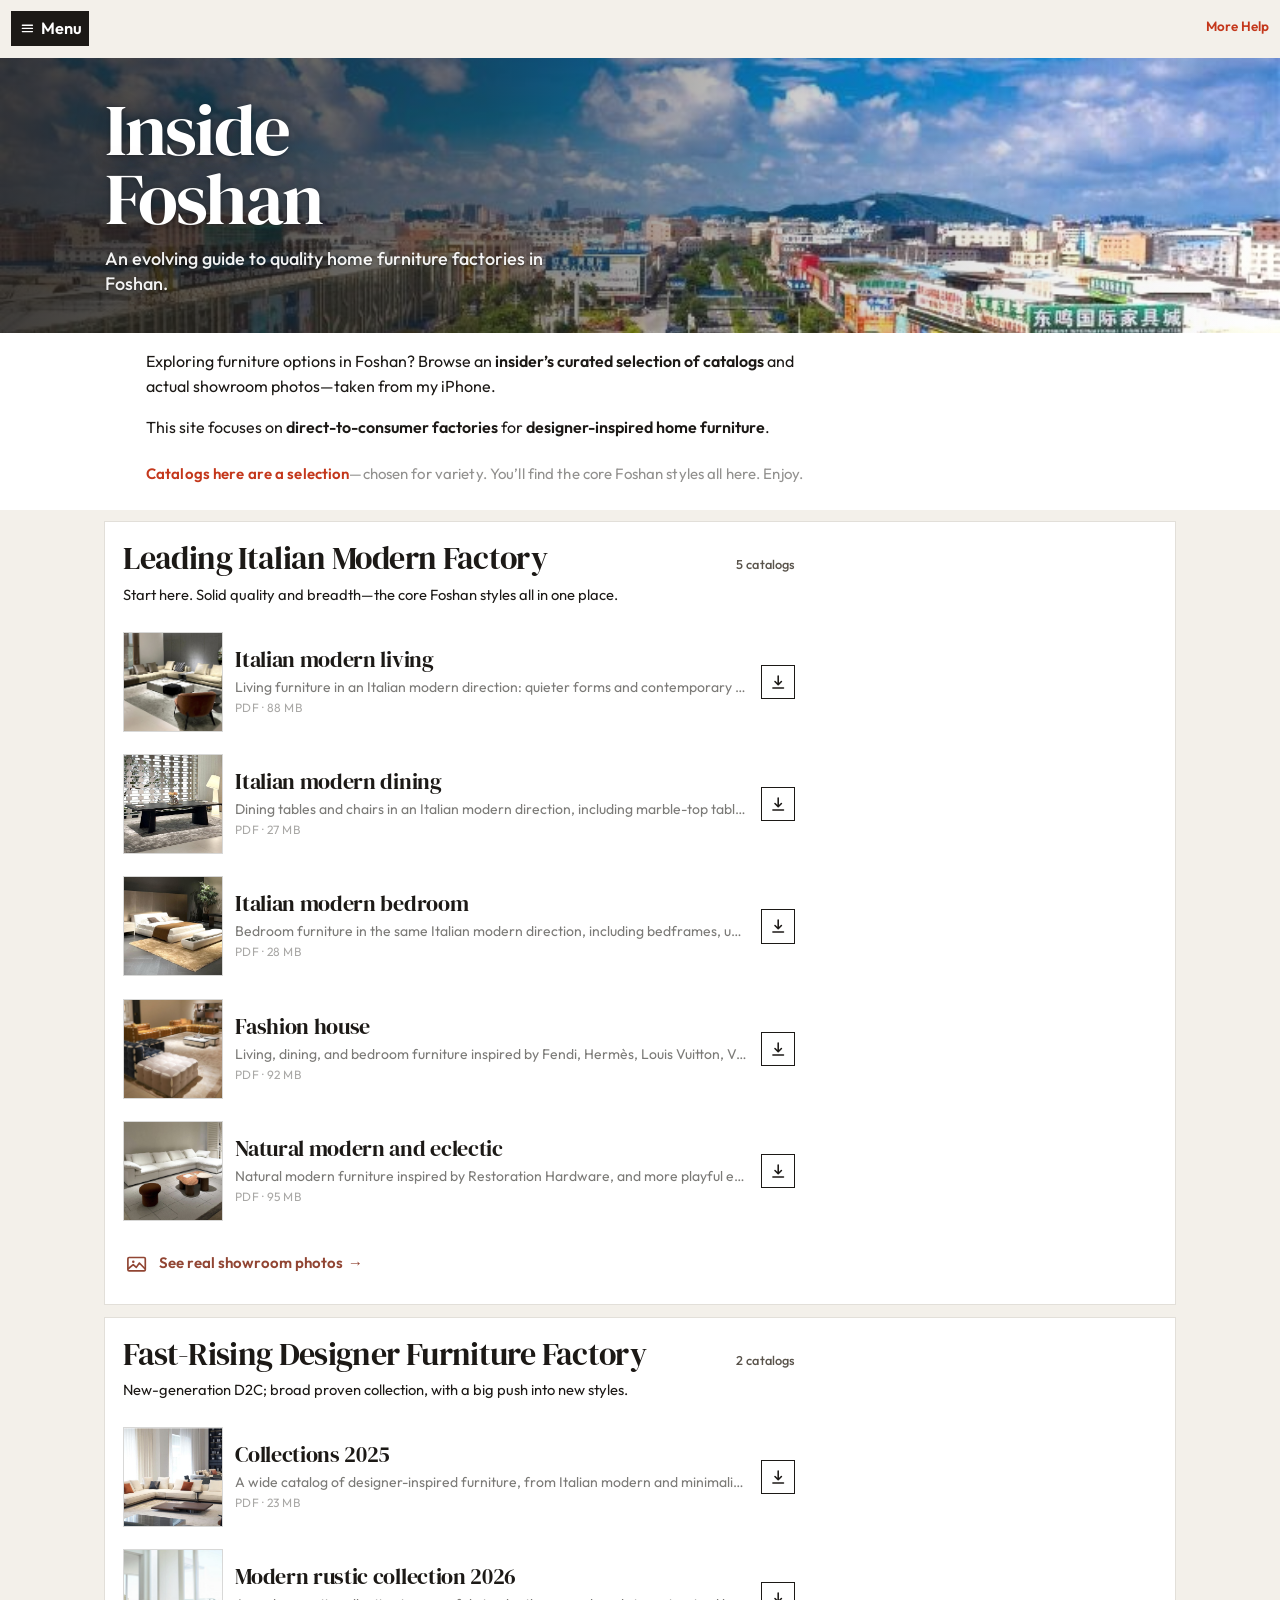
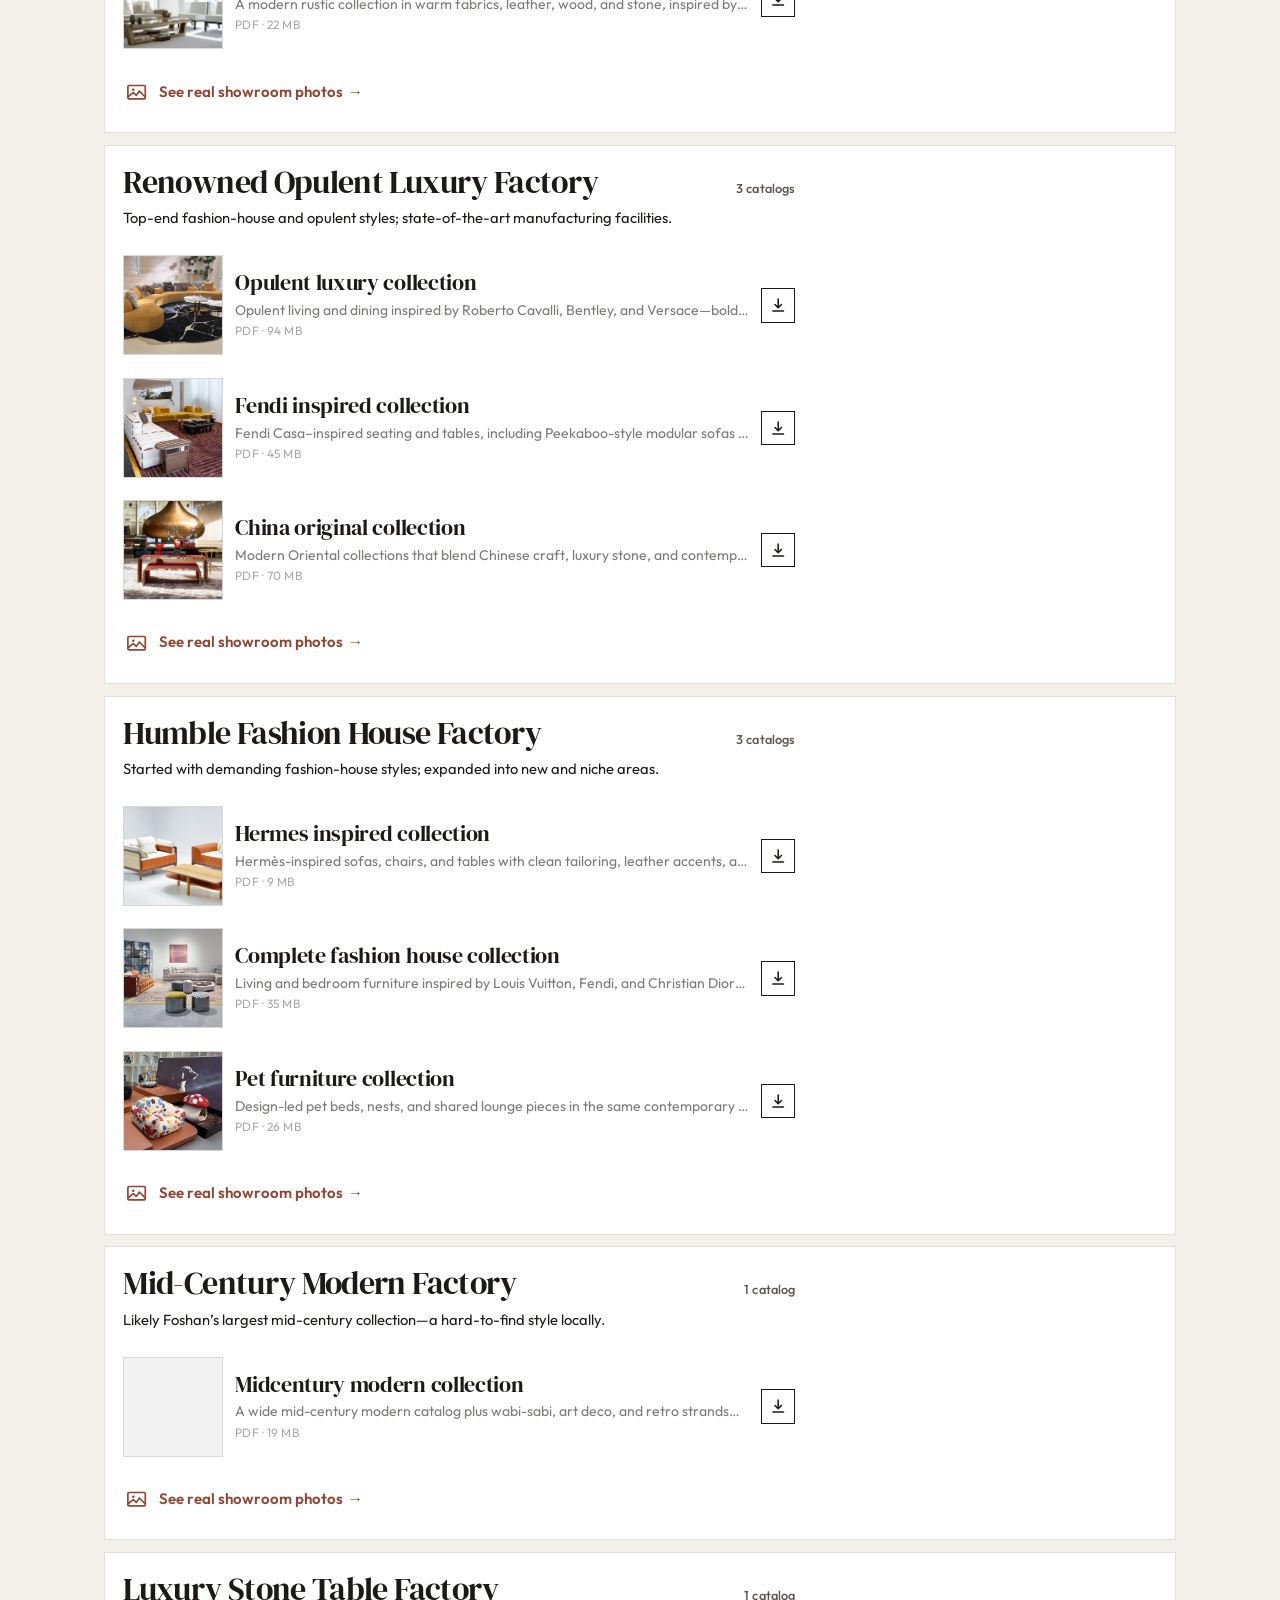
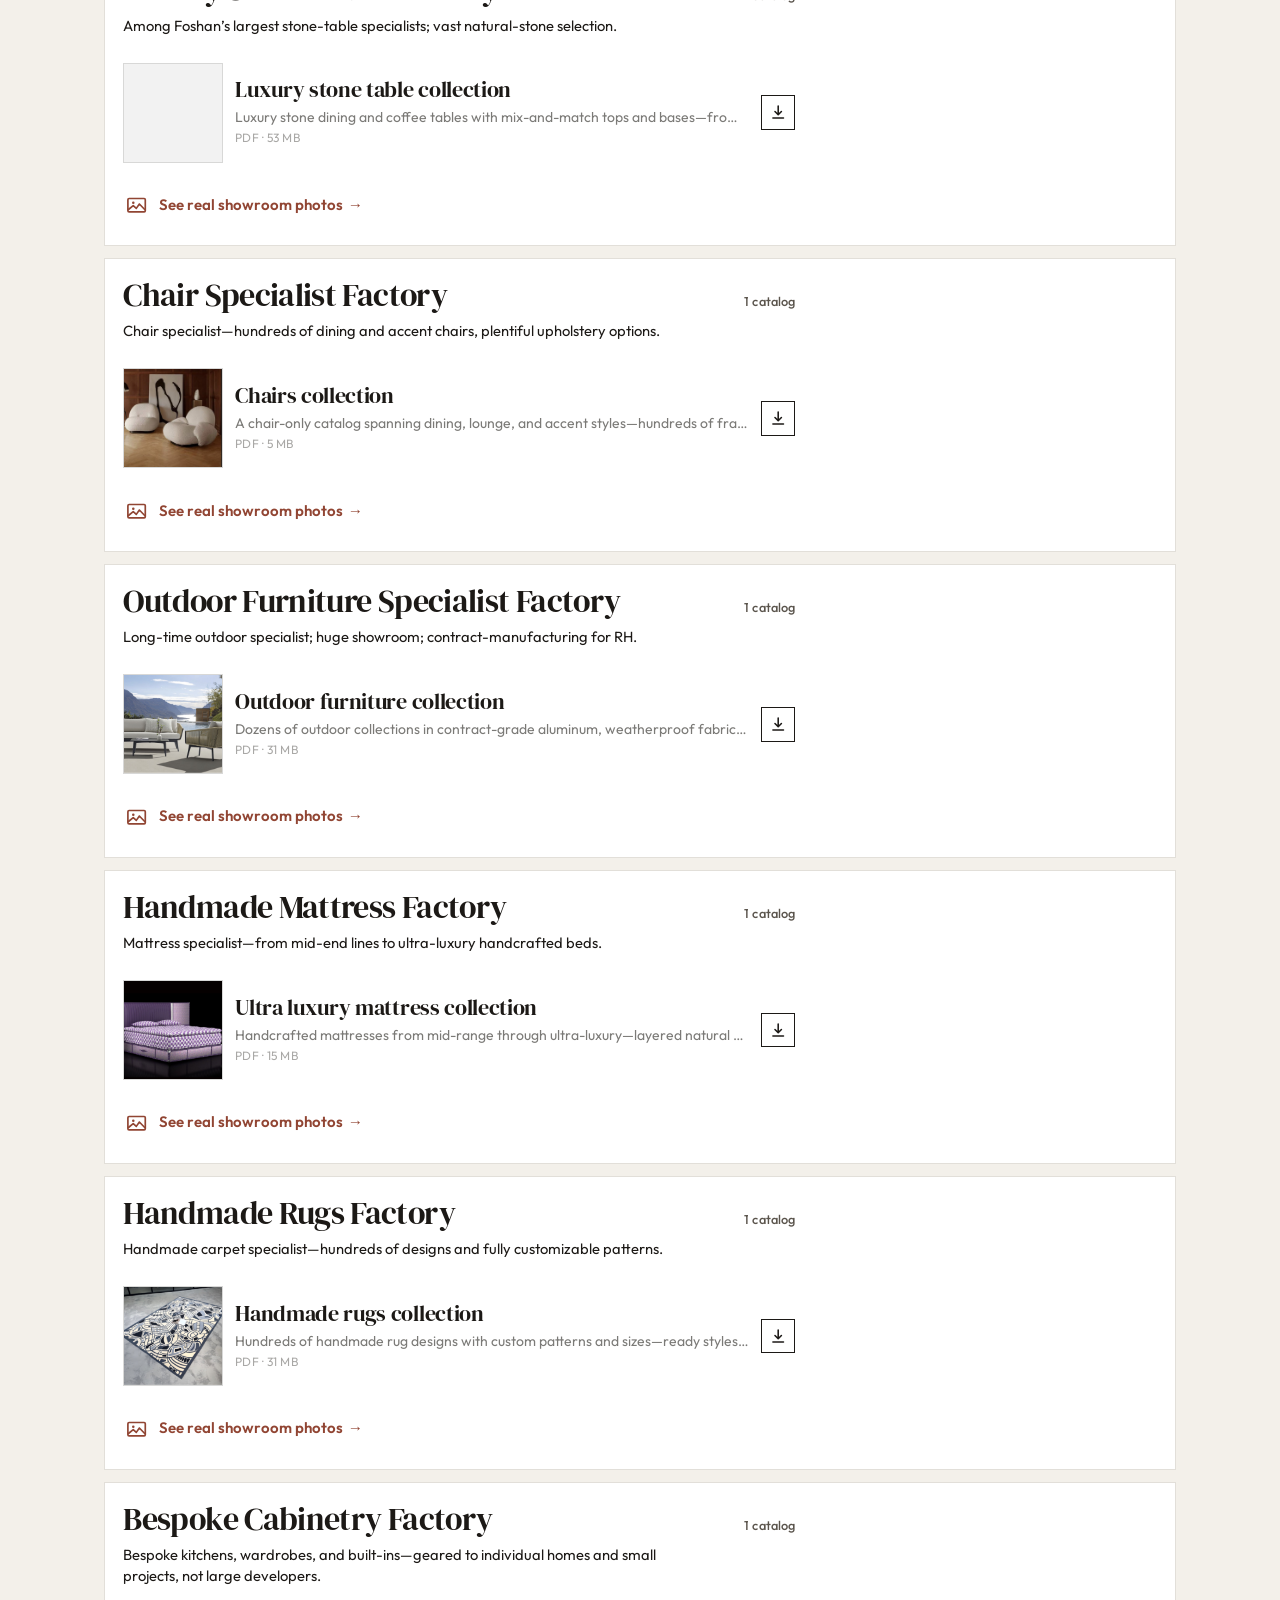
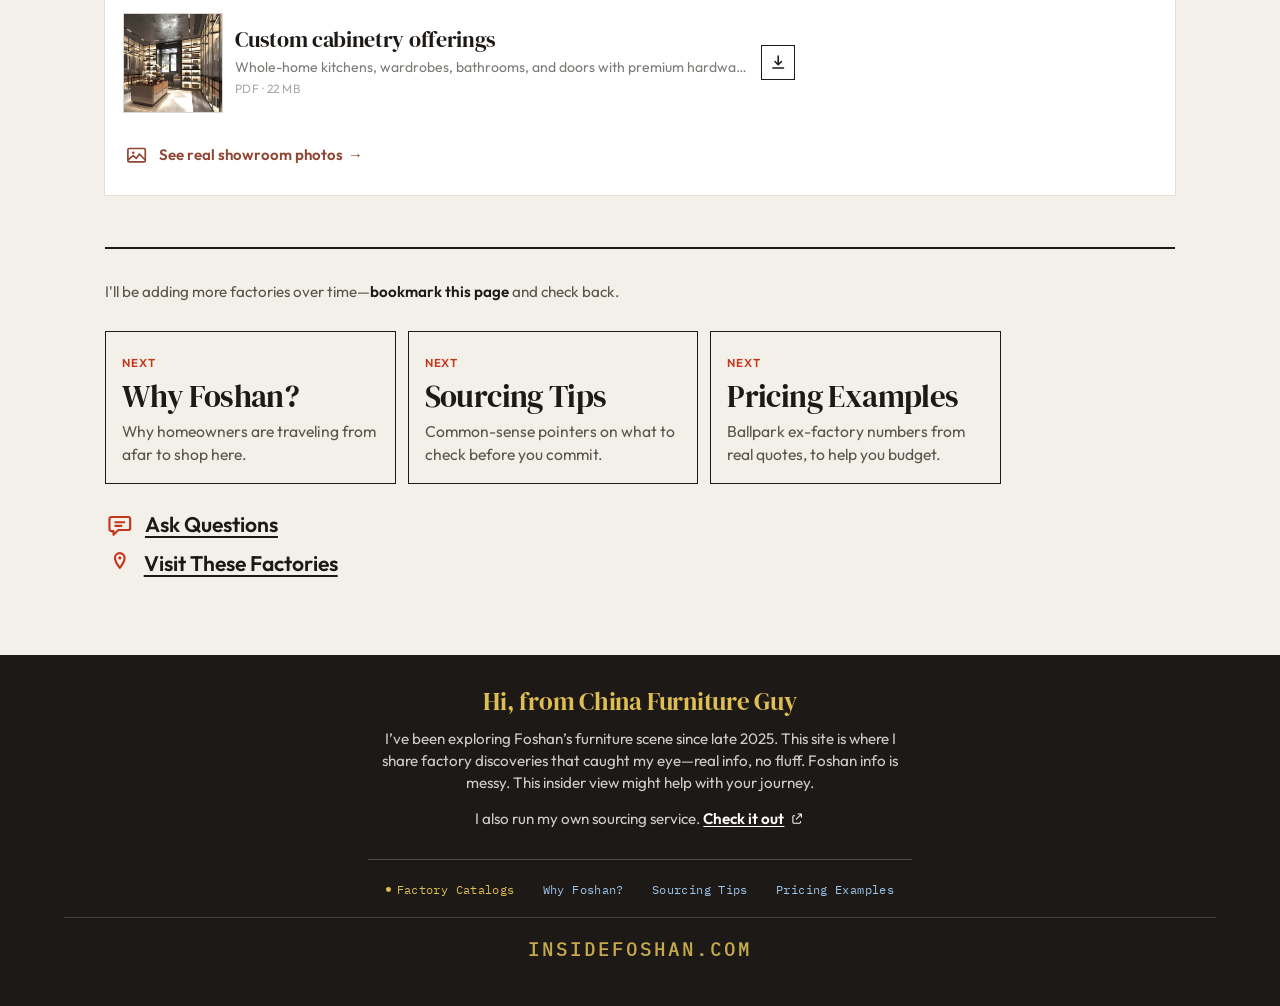
==== commit cdc285af: "u" ====
--- a/index.html
+++ b/index.html
@@ -22,6 +22,7 @@
     <meta name="twitter:description" content="Find quality furniture factories in Foshan, China. Curated catalogs and real showroom photos of high-end, designer-inspired home furniture—factory-direct." />
     <meta name="twitter:image" content="https://insidefoshan.com/images/og-share.jpg" />
     <link rel="alternate" type="text/plain" title="LLM summary" href="https://insidefoshan.com/llms.txt" />
+    <script defer src="https://cloud.umami.is/script.js" data-website-id="9070ab5c-784f-469f-b0df-e73f0f32084e" data-domains="insidefoshan.com,www.insidefoshan.com" data-tag="insidefoshan"></script>
     <script type="application/ld+json">
     {
       "@context": "https://schema.org",
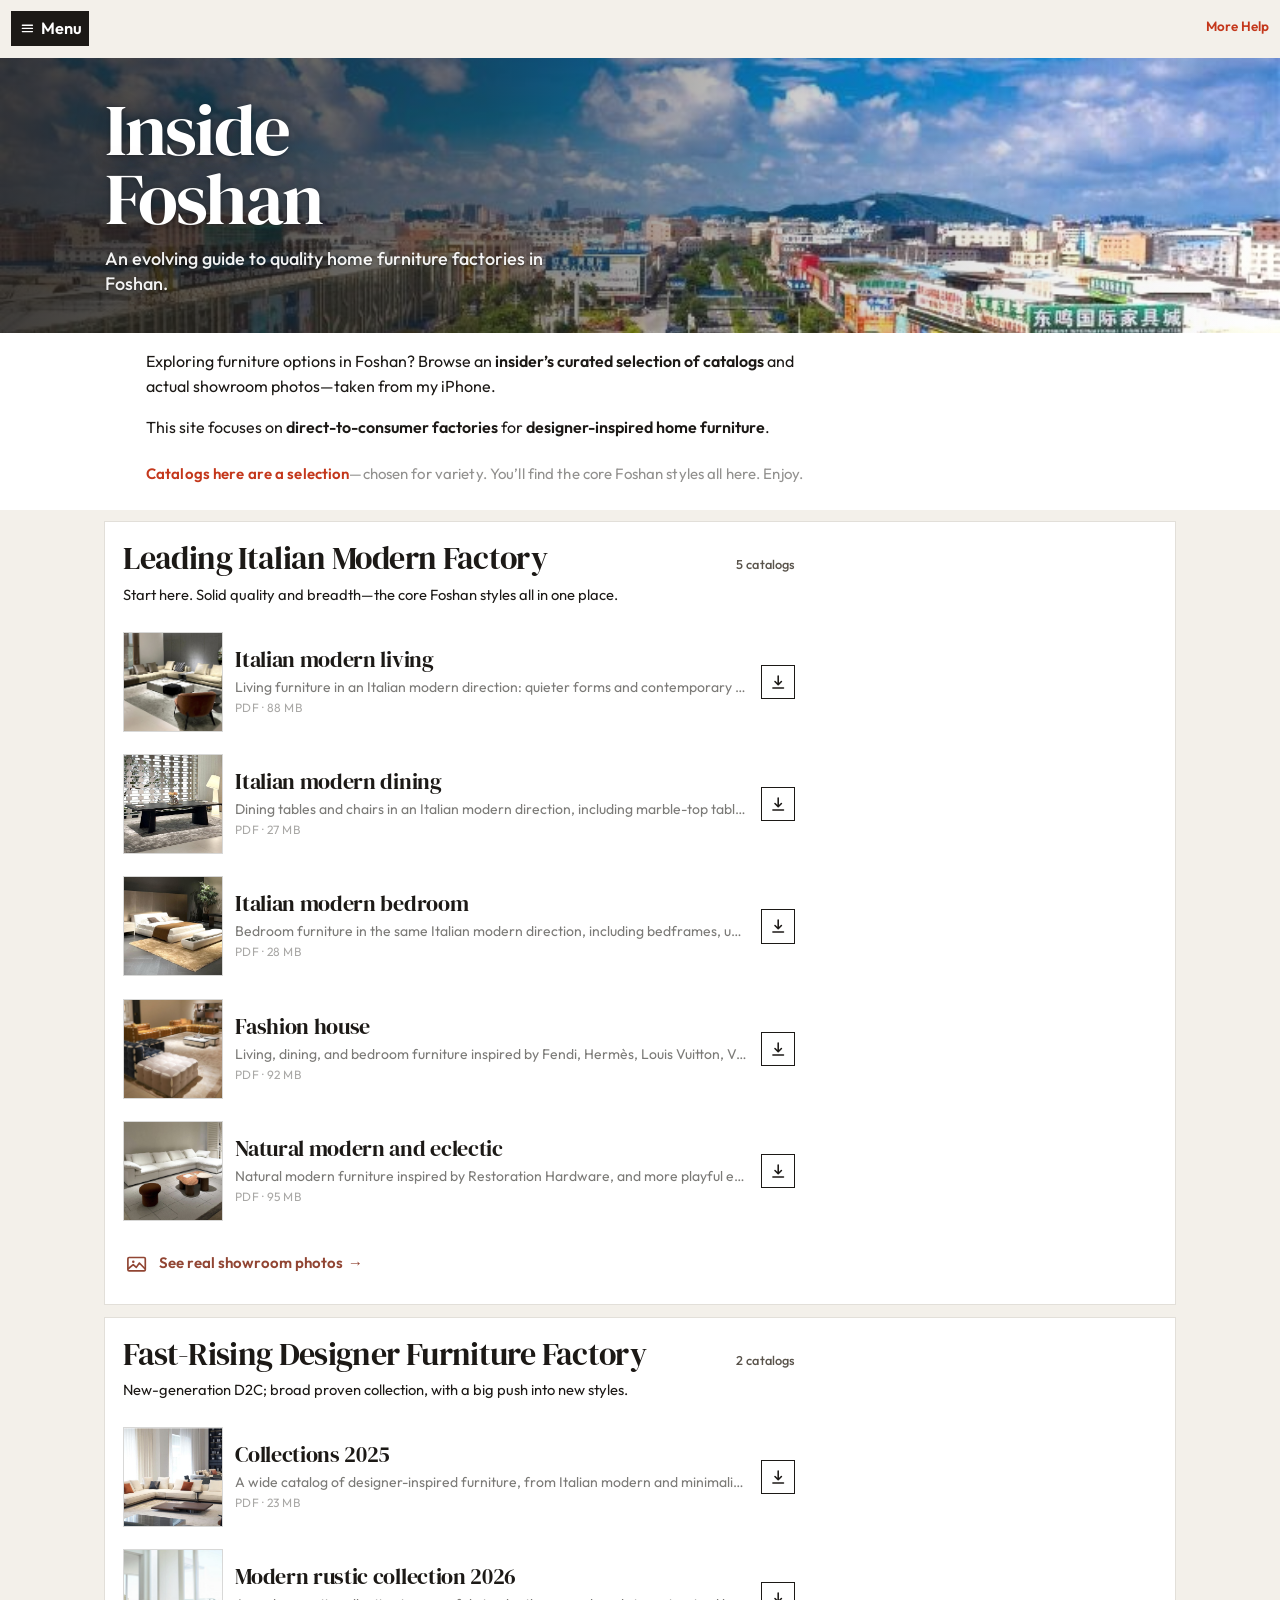
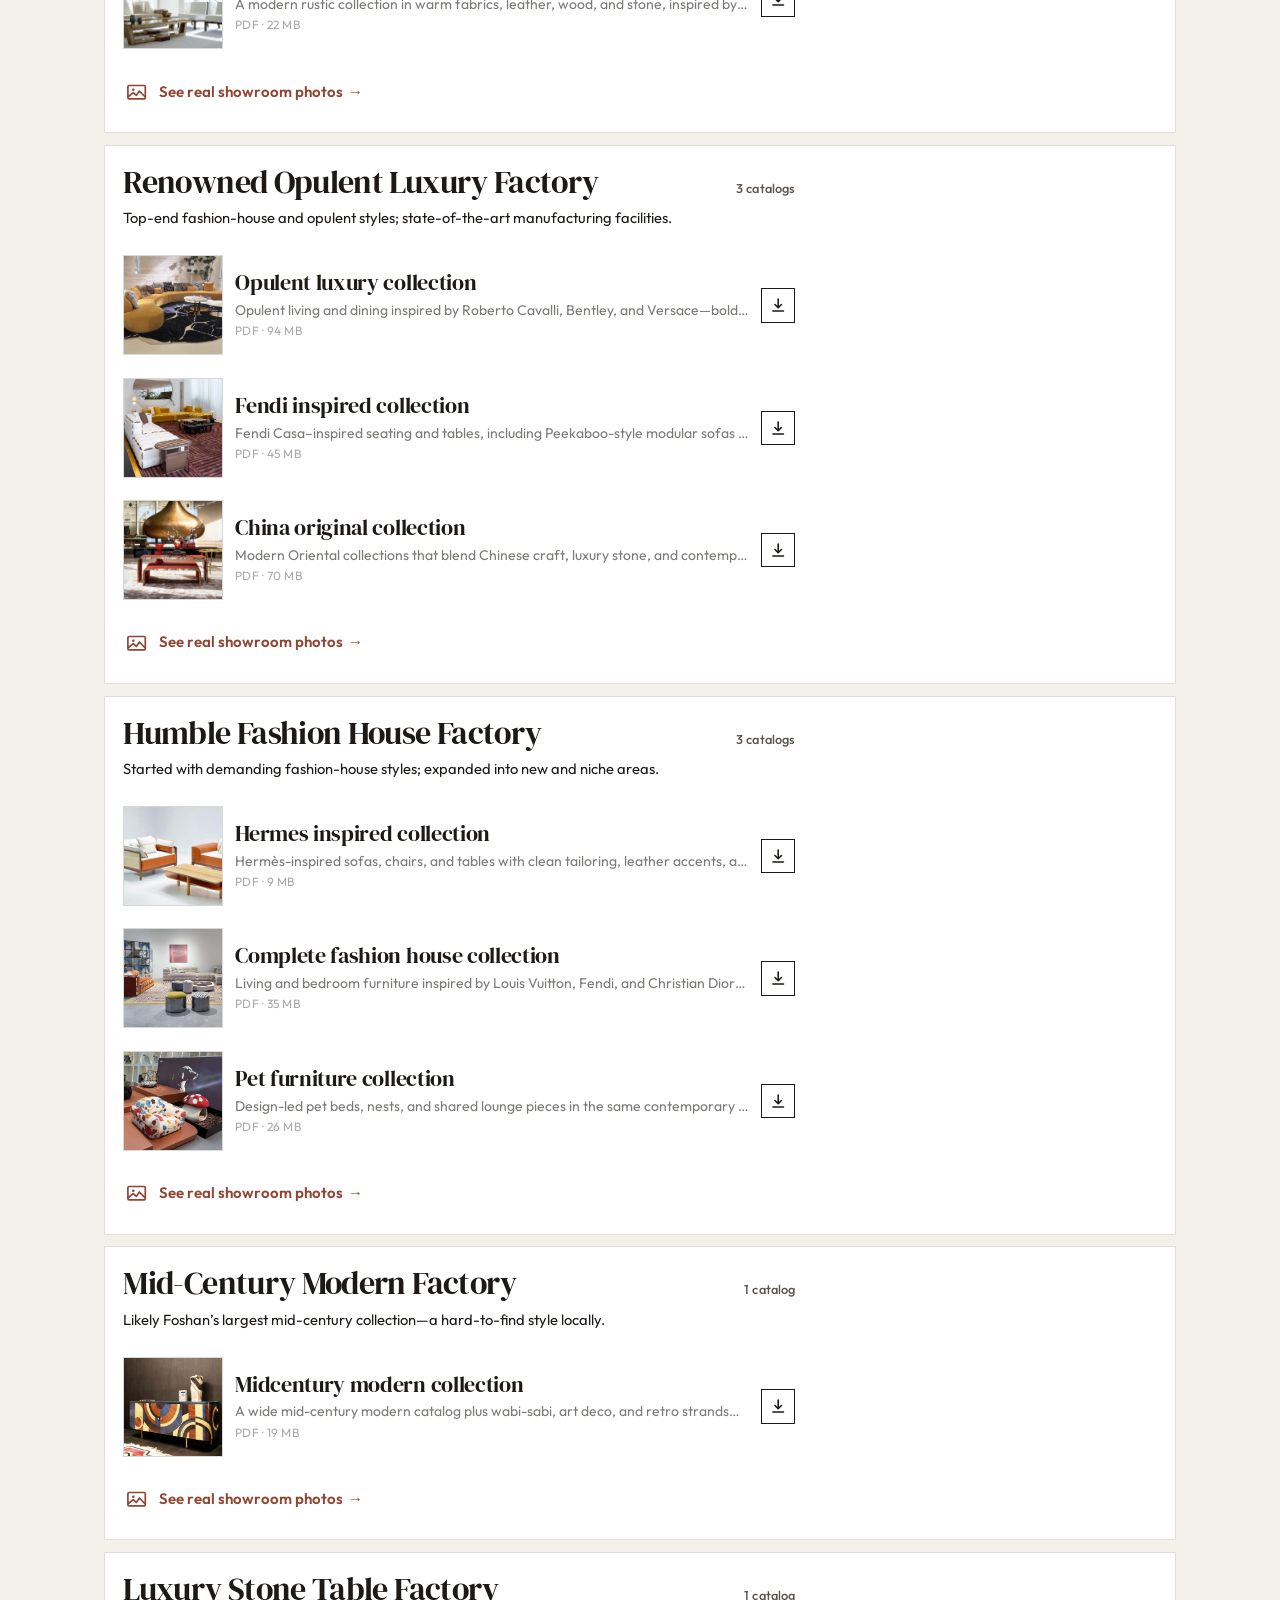
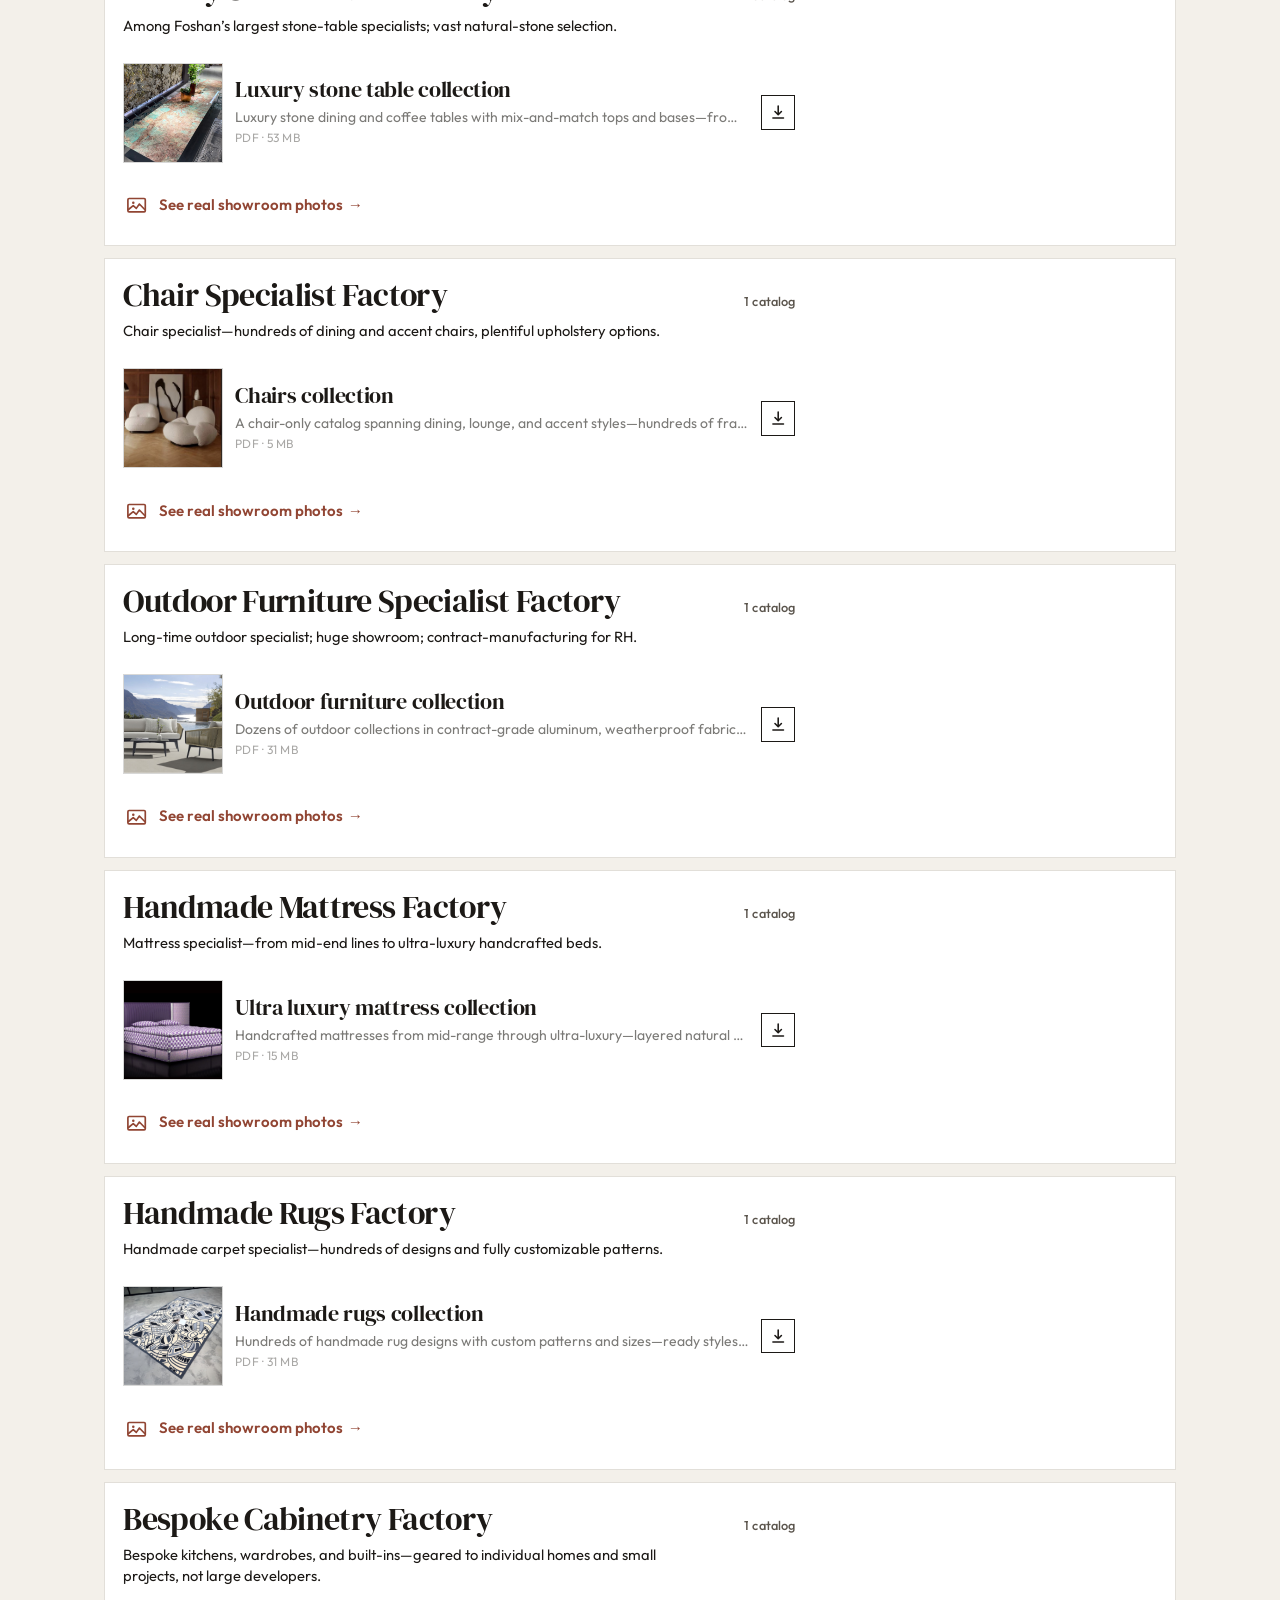
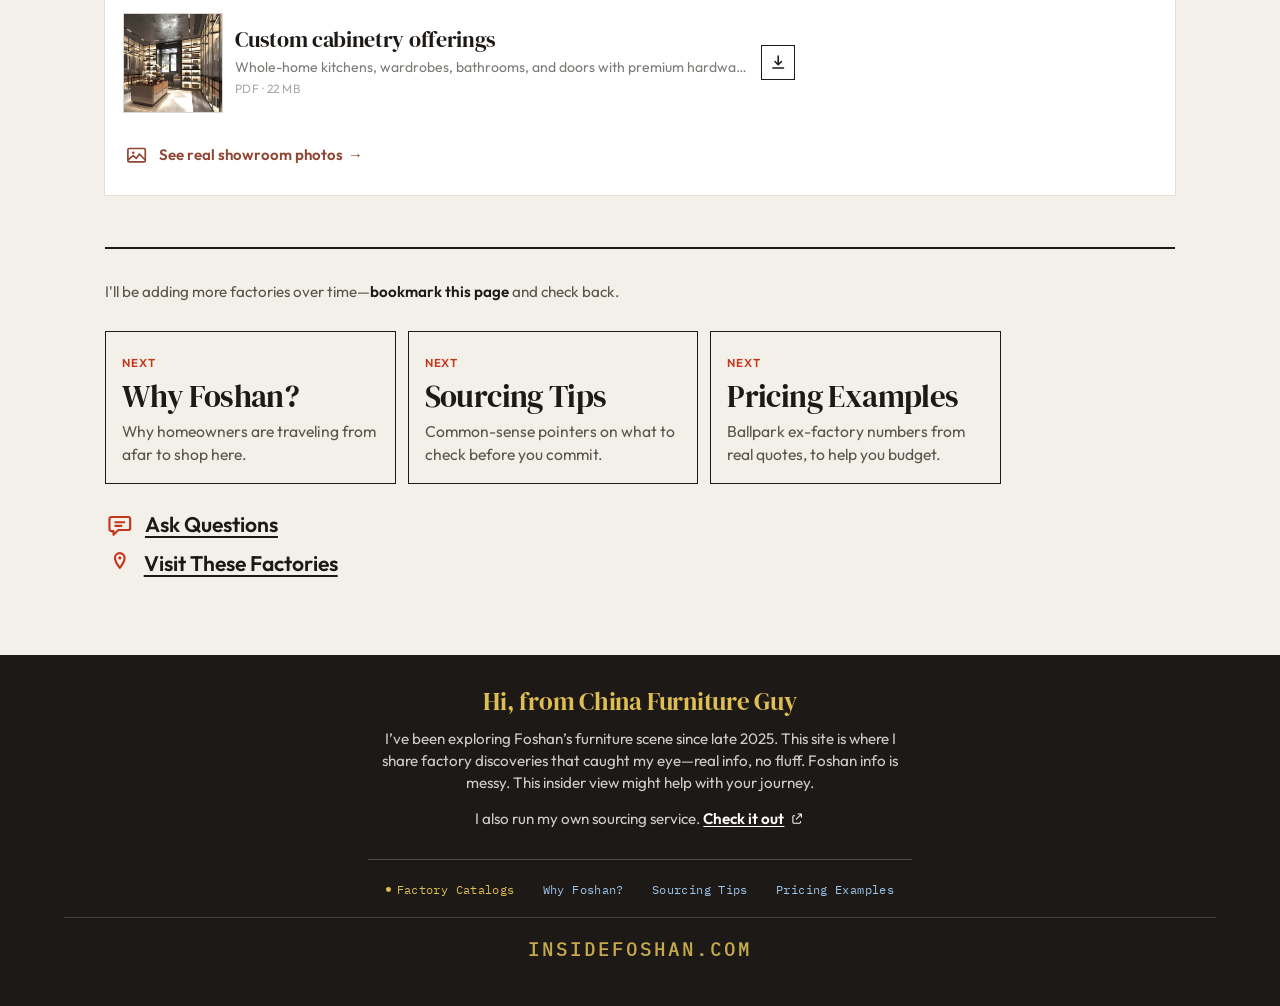
==== commit 06a2484d: "u" ====
--- a/index.html
+++ b/index.html
@@ -22,7 +22,7 @@
     <meta name="twitter:description" content="Find quality furniture factories in Foshan, China. Curated catalogs and real showroom photos of high-end, designer-inspired home furniture—factory-direct." />
     <meta name="twitter:image" content="https://insidefoshan.com/images/og-share.jpg" />
     <link rel="alternate" type="text/plain" title="LLM summary" href="https://insidefoshan.com/llms.txt" />
-    <script defer src="https://cloud.umami.is/script.js" data-website-id="9070ab5c-784f-469f-b0df-e73f0f32084e" data-domains="insidefoshan.com,www.insidefoshan.com" data-tag="insidefoshan"></script>
+    <script defer src="https://cloud.umami.is/script.js" data-website-id="6bcdc683-e1cf-4ed4-874f-7367015be0b6" data-domains="insidefoshan.com,www.insidefoshan.com"></script>
     <script type="application/ld+json">
     {
       "@context": "https://schema.org",
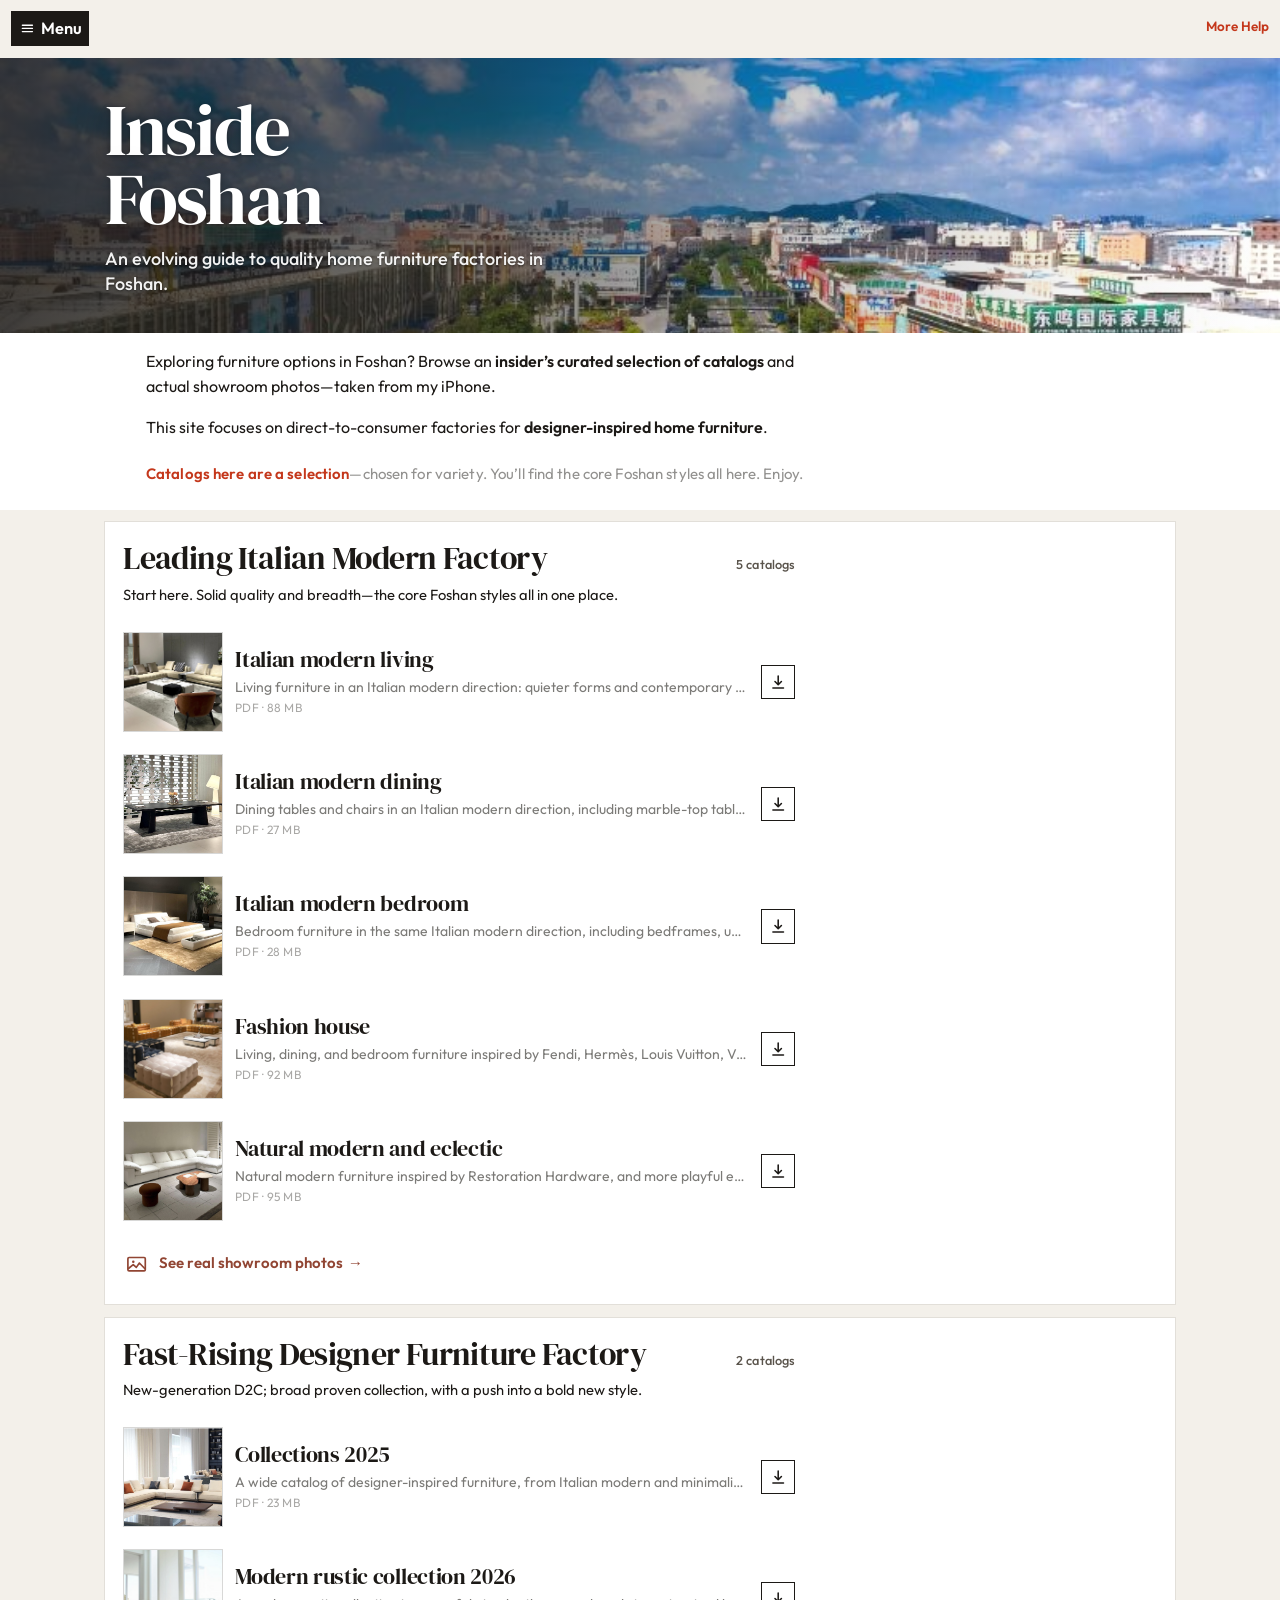
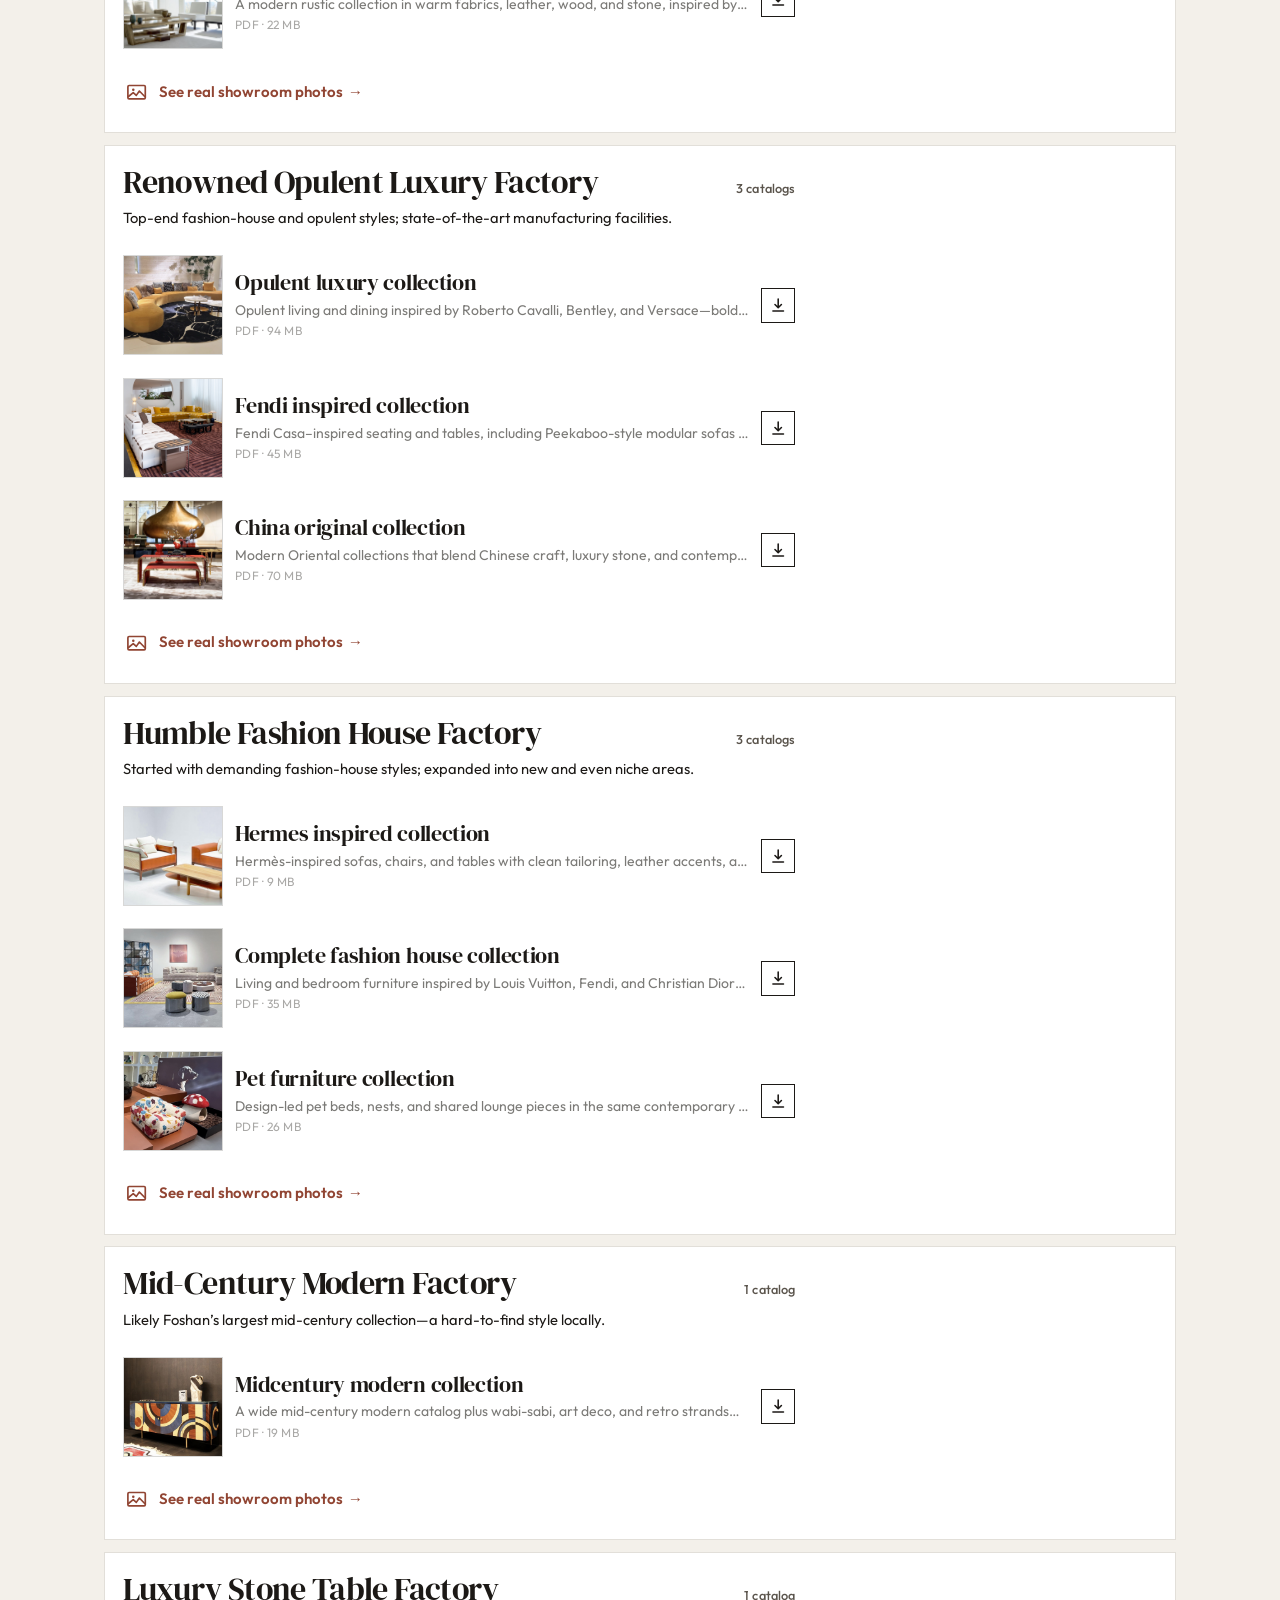
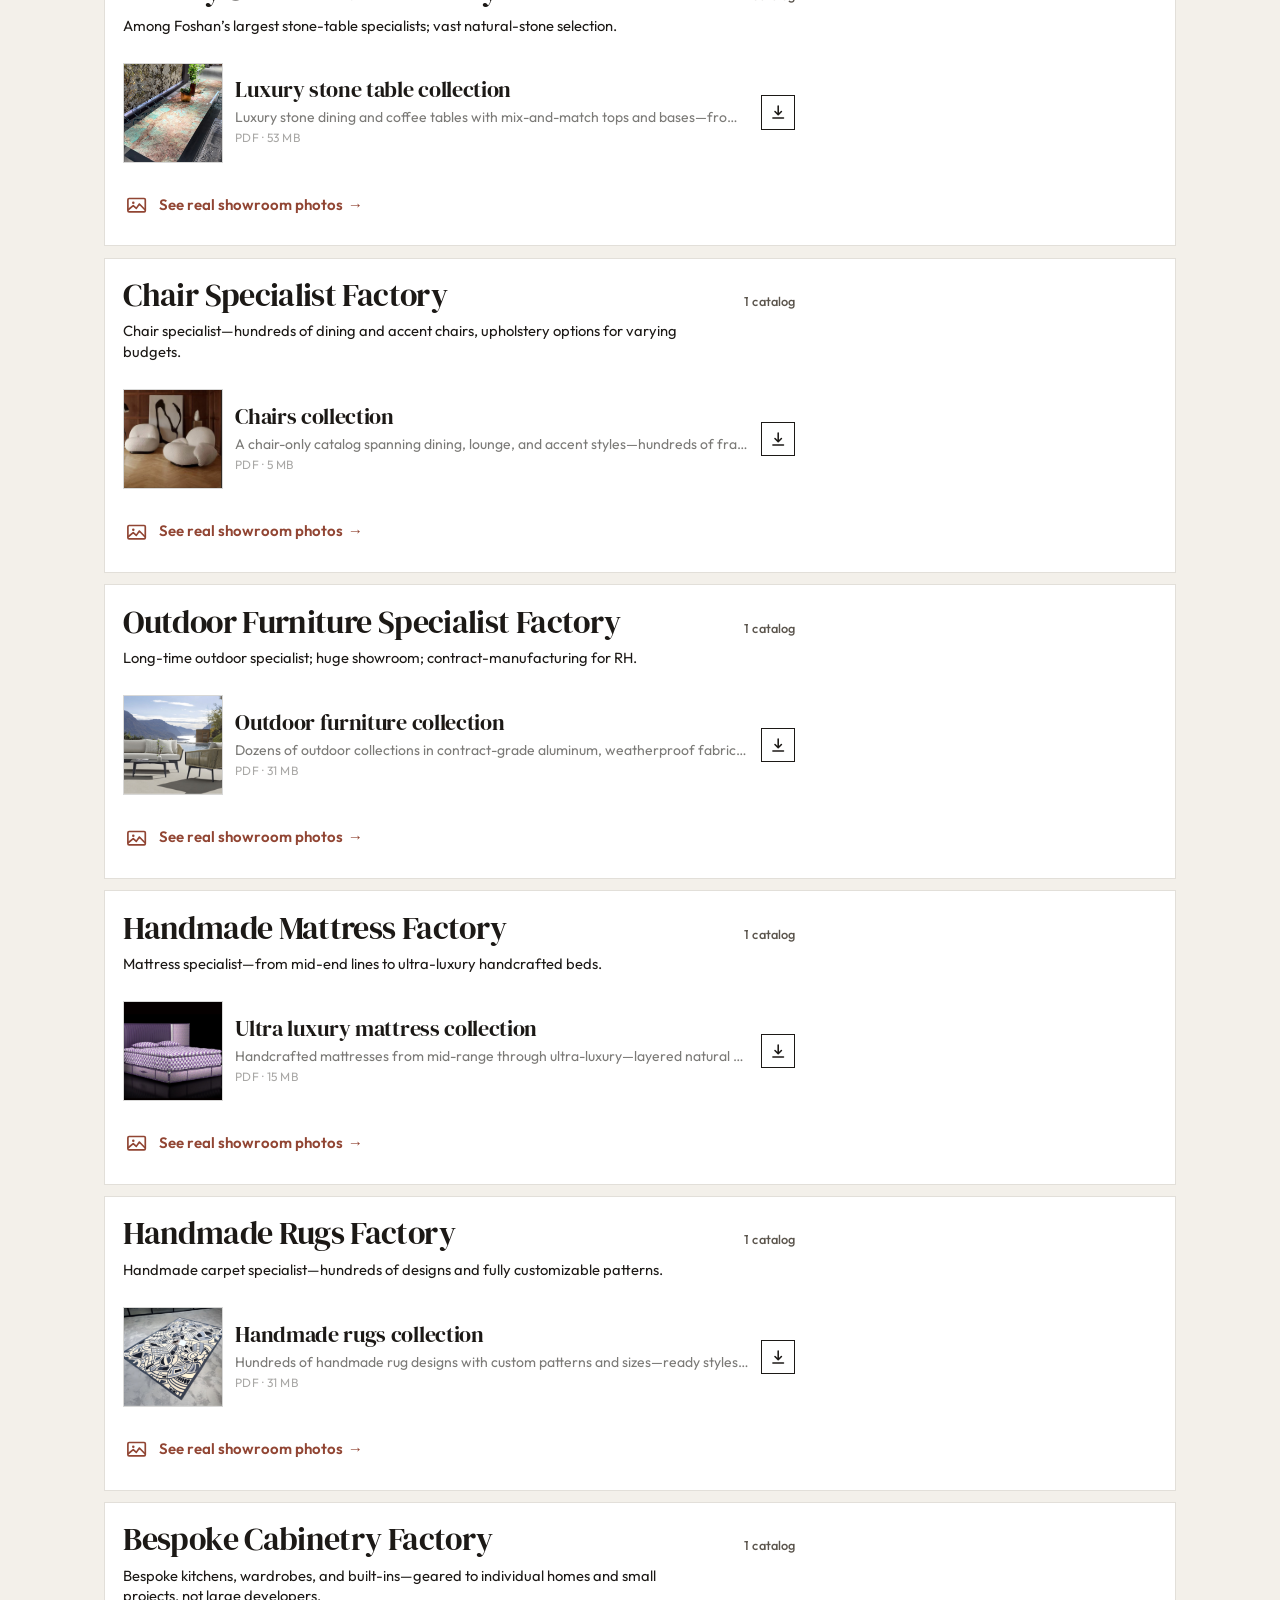
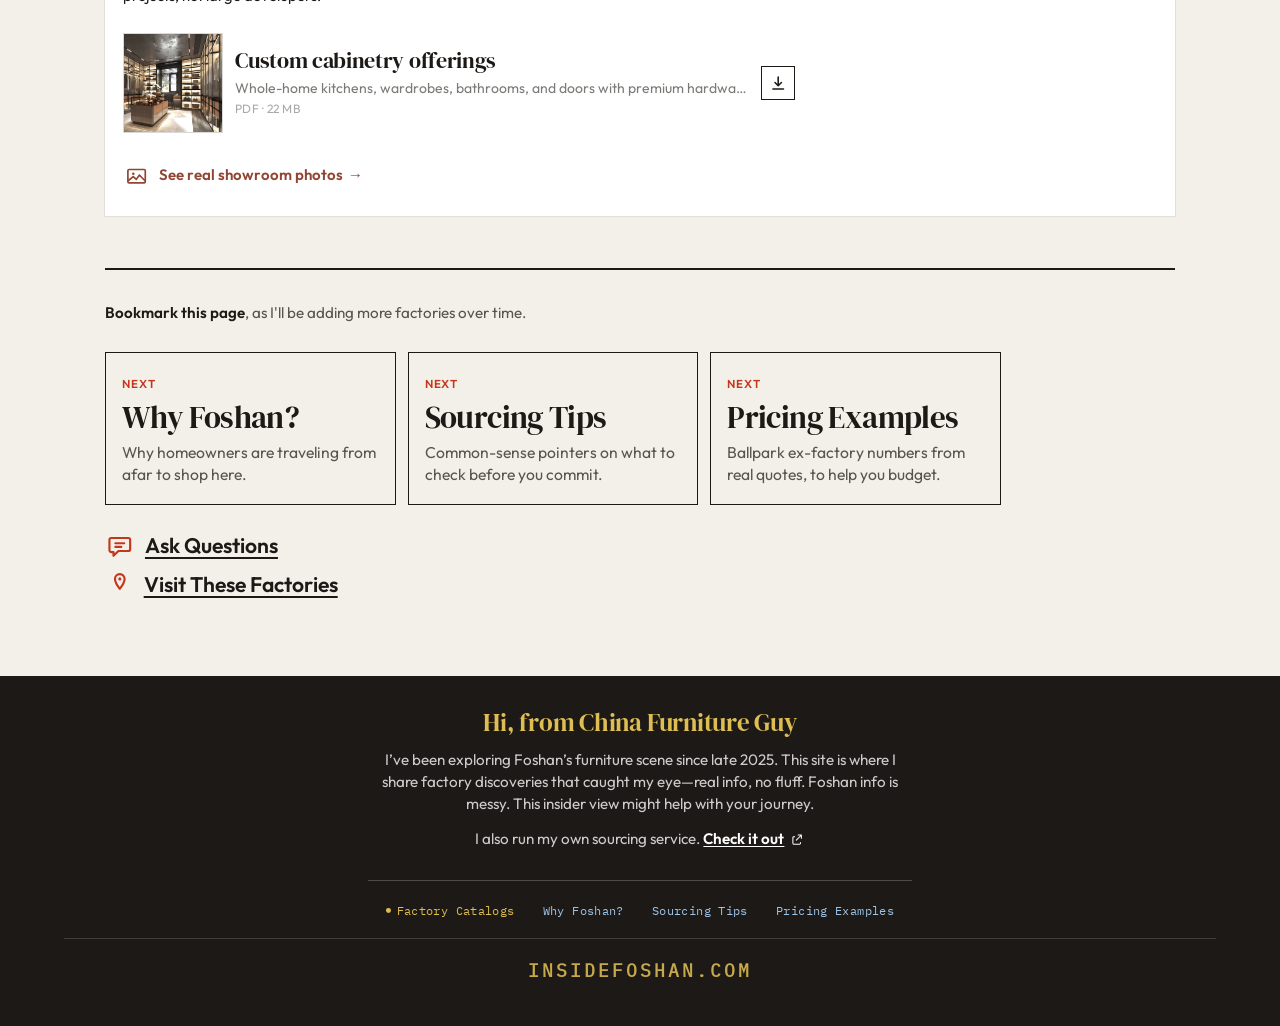
==== commit 5f1ba247: "u" ====
--- a/index.html
+++ b/index.html
@@ -22,6 +22,13 @@
     <meta name="twitter:description" content="Find quality furniture factories in Foshan, China. Curated catalogs and real showroom photos of high-end, designer-inspired home furniture—factory-direct." />
     <meta name="twitter:image" content="https://insidefoshan.com/images/og-share.jpg" />
     <link rel="alternate" type="text/plain" title="LLM summary" href="https://insidefoshan.com/llms.txt" />
+    <script>
+    try {
+      if (new URLSearchParams(location.search).has('noanalytics')) {
+        localStorage.setItem('umami.disabled', '1');
+      }
+    } catch (e) {}
+    </script>
     <script defer src="https://cloud.umami.is/script.js" data-website-id="6bcdc683-e1cf-4ed4-874f-7367015be0b6" data-domains="insidefoshan.com,www.insidefoshan.com"></script>
     <script type="application/ld+json">
     {
@@ -459,7 +466,7 @@
           </div>
           <div class="home-copy">
             <p>Exploring furniture options in Foshan? Browse an <strong>insider’s curated selection of catalogs</strong> and actual showroom photos—taken from my iPhone.</p>
-            <p>This site focuses on <strong>direct-to-consumer factories</strong> for <strong>designer-inspired home furniture</strong>.</p>
+            <p>This site focuses on direct-to-consumer factories for <strong>designer-inspired home furniture</strong>.</p>
             <p class="home-intro-note"><span class="home-intro-note-mark">Catalogs here are a selection</span><span class="home-intro-note-detail">—chosen for variety. You’ll find the core Foshan styles all here. Enjoy.</span></p>
           </div>
         </div>
@@ -571,7 +578,7 @@
             Fast-Rising Designer Furniture Factory
             <span class="factory-count">2 catalogs</span>
           </h2>
-          <p class="factory-desc">New-generation D2C; broad proven collection, with a big push into new styles.</p>
+          <p class="factory-desc">New-generation D2C; broad proven collection, with a push into a bold new style.</p>
           <ul class="resources">
             <li>
               <div class="resource">
@@ -691,7 +698,7 @@
             Humble Fashion House Factory
             <span class="factory-count">3 catalogs</span>
           </h2>
-          <p class="factory-desc">Started with demanding fashion-house styles; expanded into new and niche areas.</p>
+          <p class="factory-desc">Started with demanding fashion-house styles; expanded into new and even niche areas.</p>
           <ul class="resources">
             <li>
               <div class="resource">
@@ -831,7 +838,7 @@
             Chair Specialist Factory
             <span class="factory-count">1 catalog</span>
           </h2>
-          <p class="factory-desc">Chair specialist—hundreds of dining and accent chairs, plentiful upholstery options.</p>
+          <p class="factory-desc">Chair specialist—hundreds of dining and accent chairs, upholstery options for varying budgets.</p>
           <ul class="resources">
             <li>
               <div class="resource">
@@ -1009,7 +1016,7 @@
       </section>
 
       <section class="home-outro" aria-label="Keep exploring">
-        <p class="home-page-note">I'll be adding more factories over time—<strong>bookmark this page</strong> and check back.</p>
+        <p class="home-page-note"><strong>Bookmark this page</strong>, as I'll be adding more factories over time.</p>
         <div class="next-steps">
           <a href="whyfoshan/">
             <span class="kicker">Next</span>
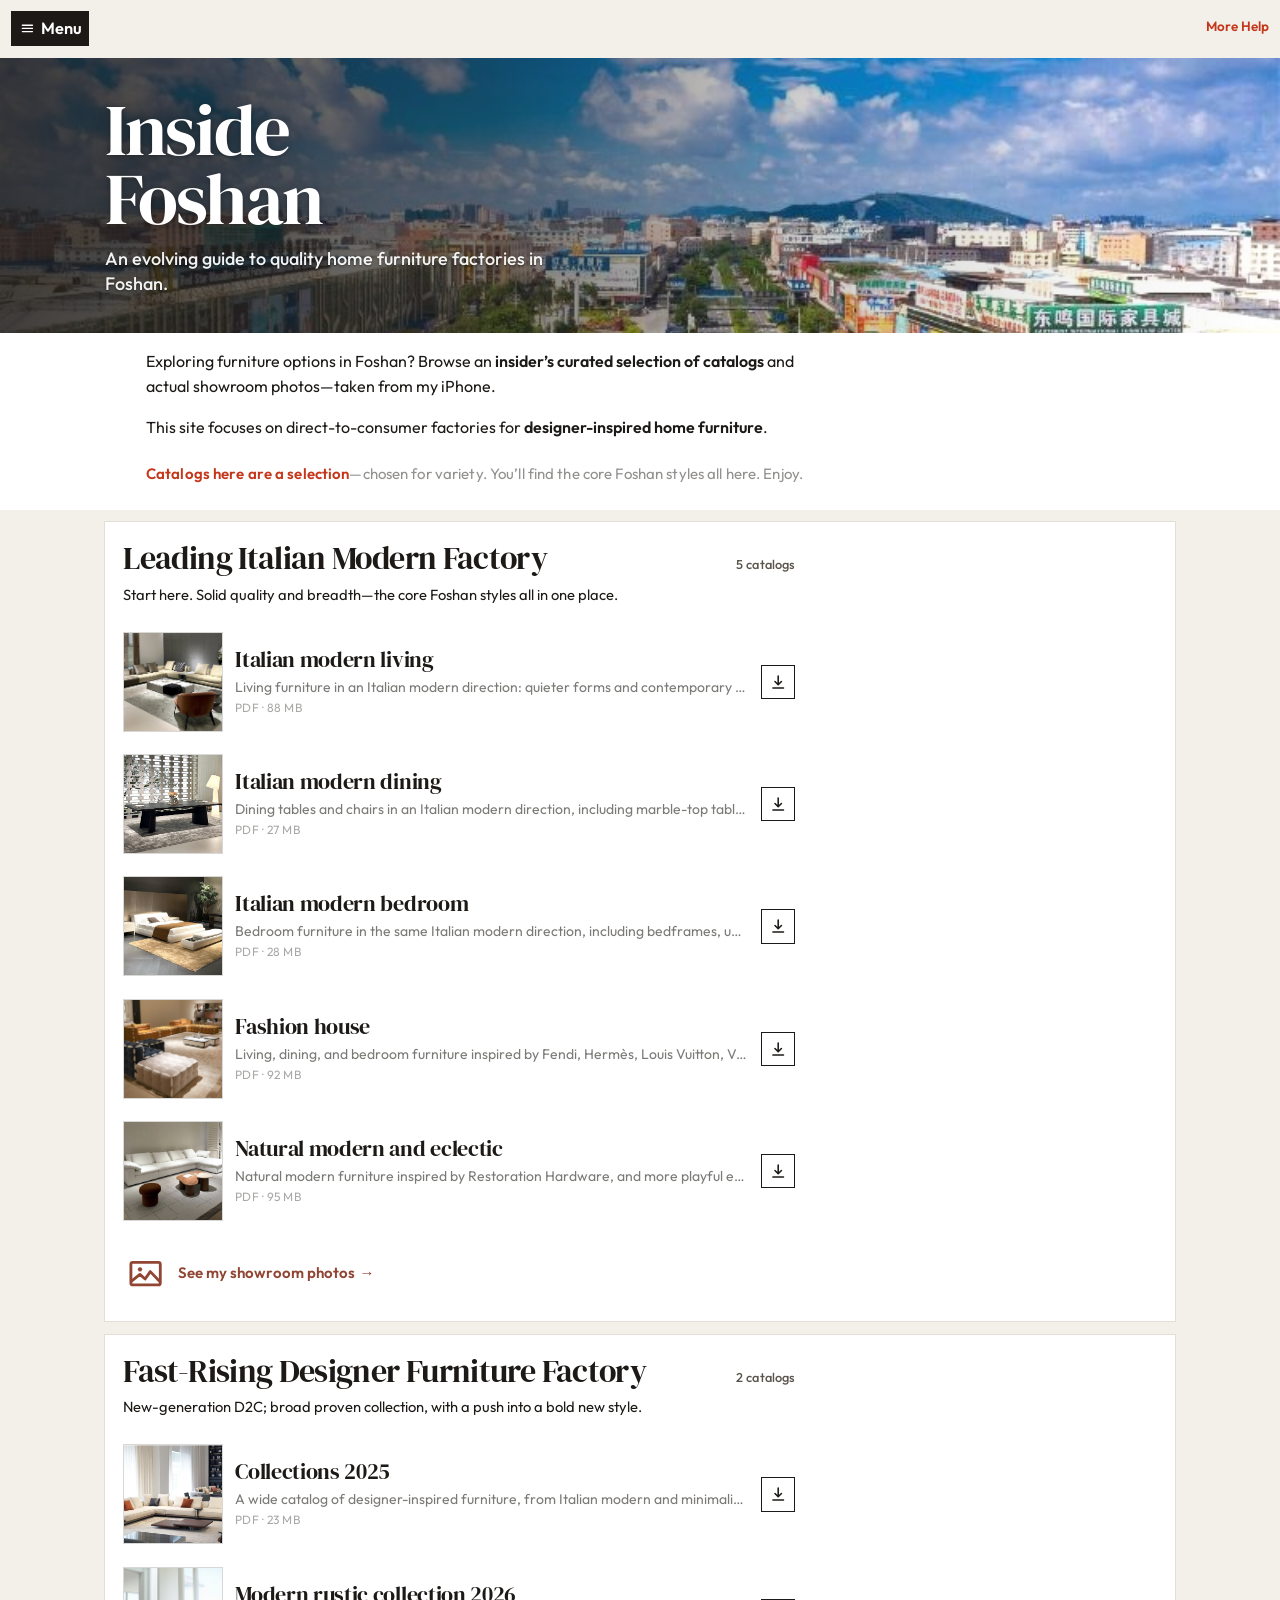
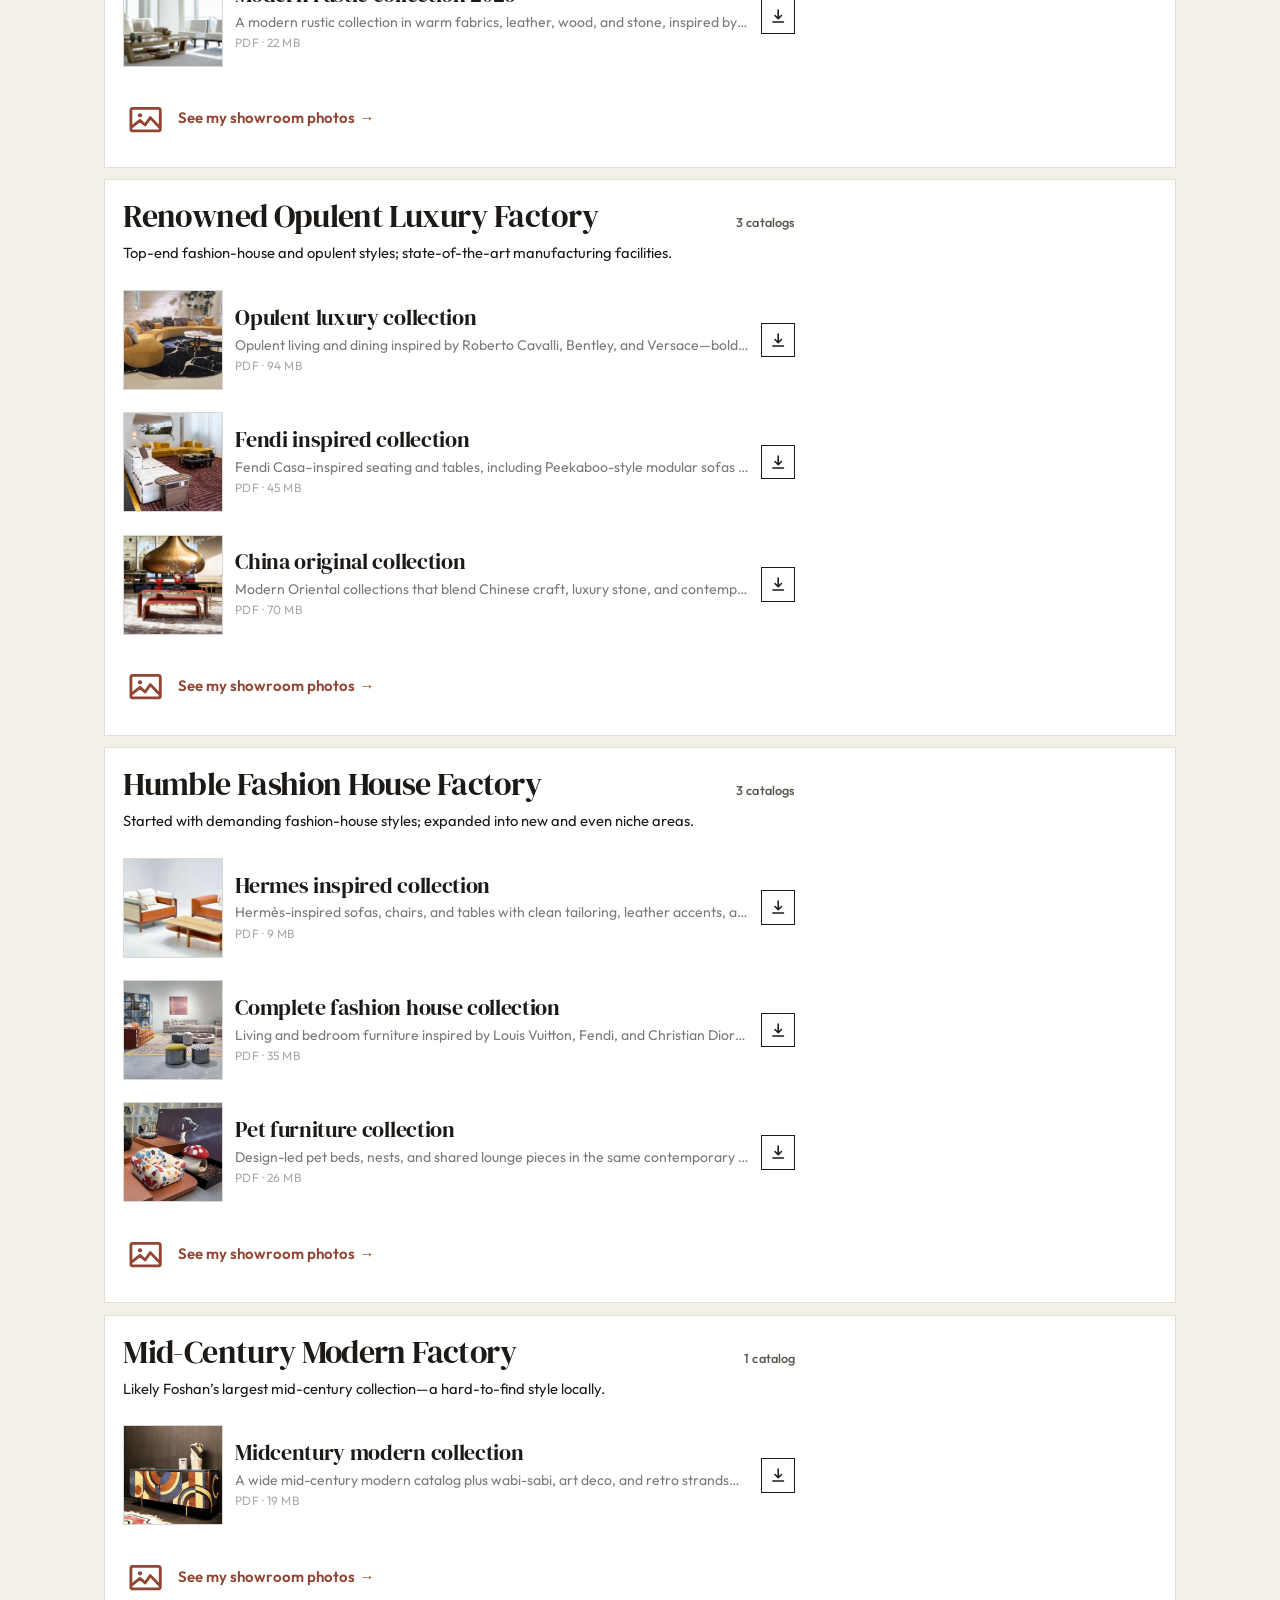
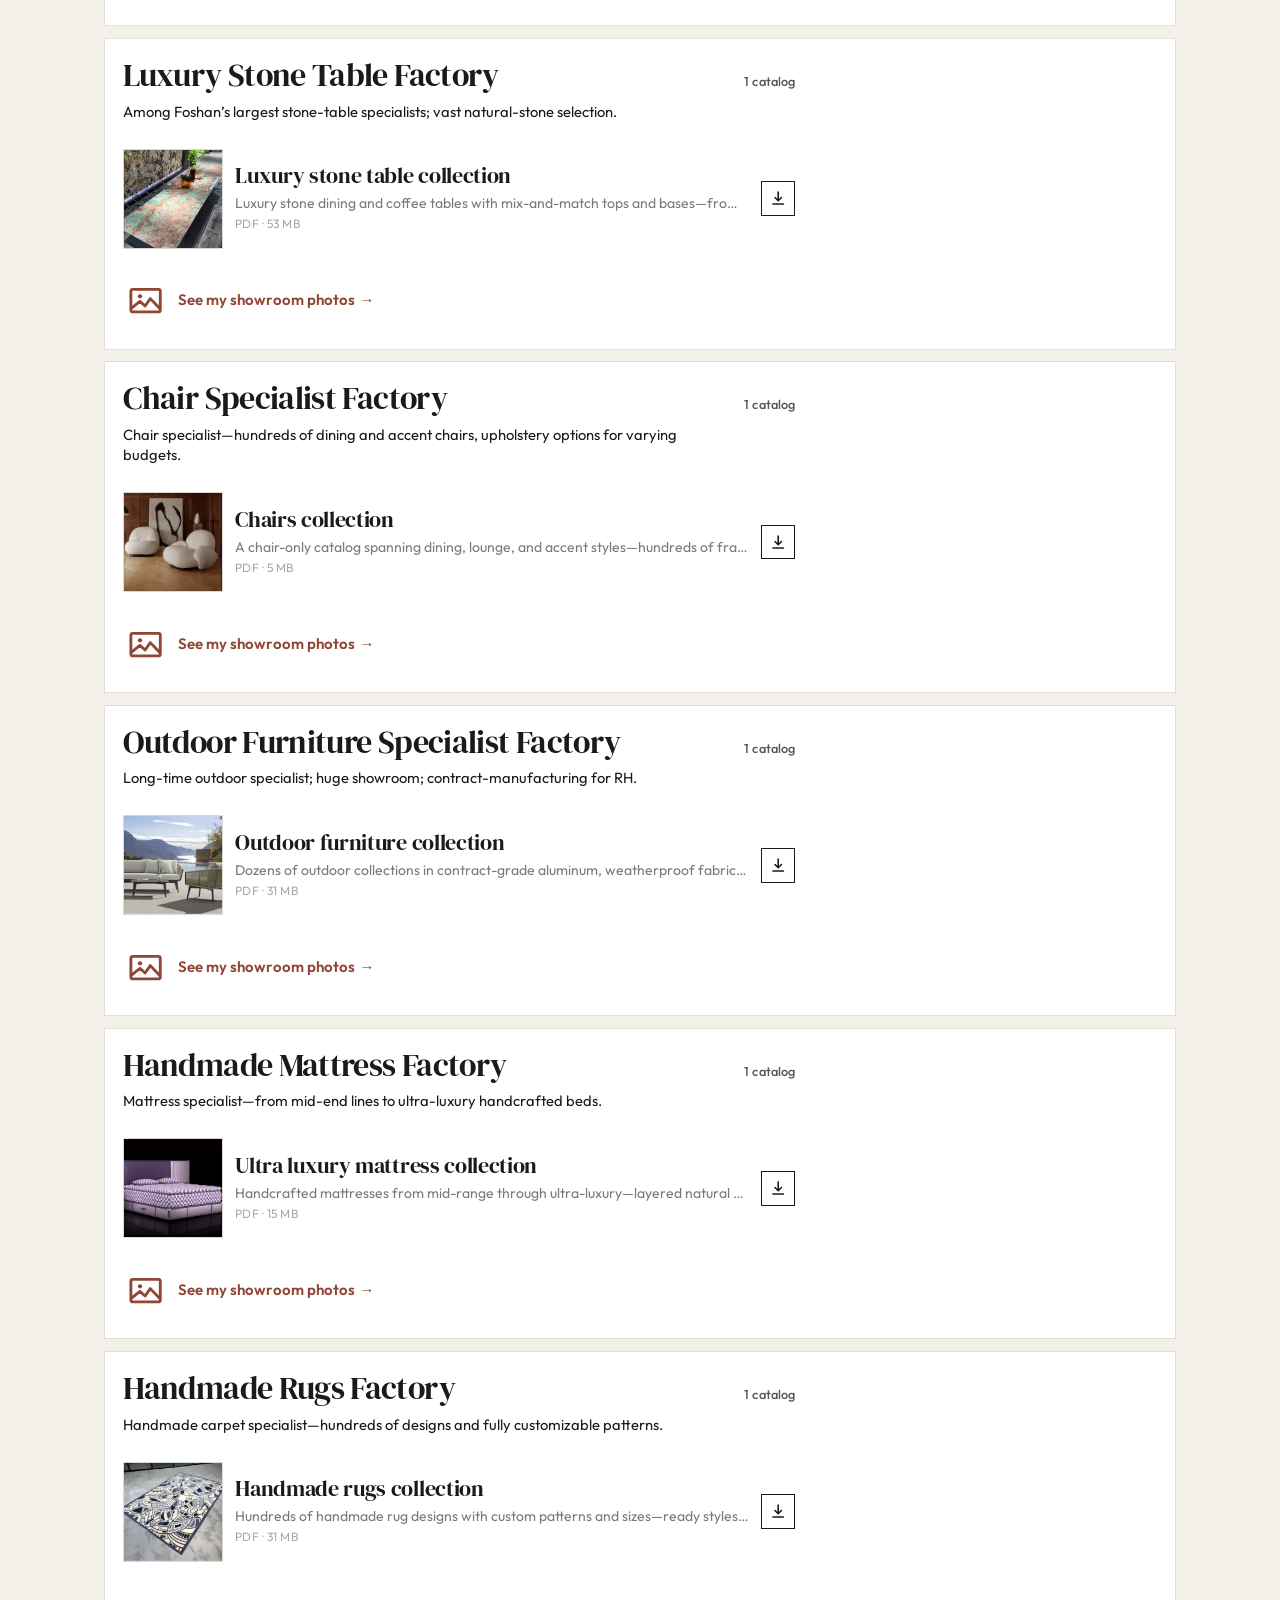
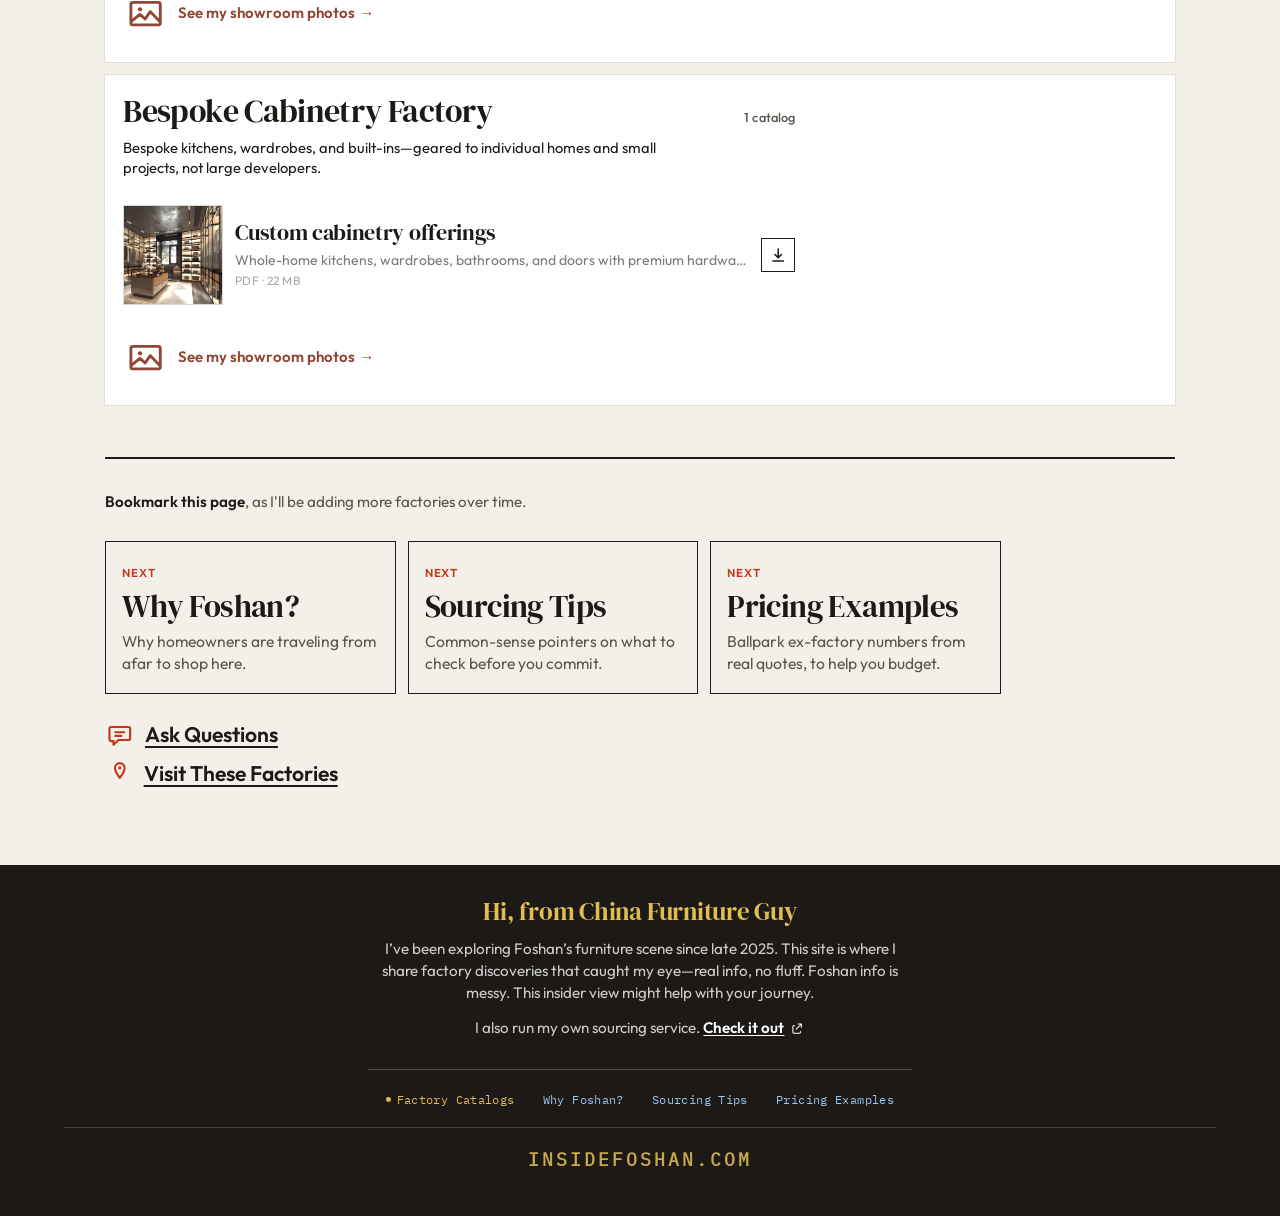
==== commit 2ced871e: "u" ====
--- a/index.html
+++ b/index.html
@@ -76,7 +76,7 @@
     </script>
     <link rel="icon" href="favicon.svg" type="image/svg+xml" />
     <link rel="stylesheet" href="css/fonts.css" />
-    <link rel="stylesheet" href="css/styles.css?v=site-v3-seo-h1" />
+    <link rel="stylesheet" href="css/styles.css?v=gallery-icon-1.7" />
     <!-- showroom-manifest:auto -->
     <script>
     window.SHOWROOM_PHOTOS = {
@@ -566,9 +566,9 @@
             <span class="factory-gallery-glyph" aria-hidden="true">
               <svg class="factory-gallery-icon" viewBox="0 0 20 20" focusable="false"><rect x="2.5" y="4.75" width="15" height="11.5" rx="1" fill="none" stroke="currentColor" stroke-width="1.45" /><path d="M3 14.25 7.1 10.9l2.65 2.35L12.4 9.5 17 14.25" fill="none" stroke="currentColor" stroke-width="1.45" stroke-linecap="round" stroke-linejoin="round" /><circle cx="7.15" cy="8.35" r="1.1" fill="currentColor" /></svg>
             </span>
-            <span class="factory-gallery-phrase"><span class="factory-gallery-label">See real showroom photos</span>
+            <span class="factory-gallery-phrase"><span class="factory-gallery-label">See my showroom photos</span>
             <span class="factory-gallery-arrow" aria-hidden="true">→</span></span>
-            <span class="visually-hidden">Open showroom photo gallery, 8 photos</span>
+            <span class="visually-hidden">Open my showroom photo gallery, 8 photos</span>
           </button>
         </div>
 
@@ -618,9 +618,9 @@
             <span class="factory-gallery-glyph" aria-hidden="true">
               <svg class="factory-gallery-icon" viewBox="0 0 20 20" focusable="false"><rect x="2.5" y="4.75" width="15" height="11.5" rx="1" fill="none" stroke="currentColor" stroke-width="1.45" /><path d="M3 14.25 7.1 10.9l2.65 2.35L12.4 9.5 17 14.25" fill="none" stroke="currentColor" stroke-width="1.45" stroke-linecap="round" stroke-linejoin="round" /><circle cx="7.15" cy="8.35" r="1.1" fill="currentColor" /></svg>
             </span>
-            <span class="factory-gallery-phrase"><span class="factory-gallery-label">See real showroom photos</span>
+            <span class="factory-gallery-phrase"><span class="factory-gallery-label">See my showroom photos</span>
             <span class="factory-gallery-arrow" aria-hidden="true">→</span></span>
-            <span class="visually-hidden">Open showroom photo gallery, 8 photos</span>
+            <span class="visually-hidden">Open my showroom photo gallery, 8 photos</span>
           </button>
         </div>
 
@@ -686,9 +686,9 @@
             <span class="factory-gallery-glyph" aria-hidden="true">
               <svg class="factory-gallery-icon" viewBox="0 0 20 20" focusable="false"><rect x="2.5" y="4.75" width="15" height="11.5" rx="1" fill="none" stroke="currentColor" stroke-width="1.45" /><path d="M3 14.25 7.1 10.9l2.65 2.35L12.4 9.5 17 14.25" fill="none" stroke="currentColor" stroke-width="1.45" stroke-linecap="round" stroke-linejoin="round" /><circle cx="7.15" cy="8.35" r="1.1" fill="currentColor" /></svg>
             </span>
-            <span class="factory-gallery-phrase"><span class="factory-gallery-label">See real showroom photos</span>
+            <span class="factory-gallery-phrase"><span class="factory-gallery-label">See my showroom photos</span>
             <span class="factory-gallery-arrow" aria-hidden="true">→</span></span>
-            <span class="visually-hidden">Open showroom photo gallery, 10 photos</span>
+            <span class="visually-hidden">Open my showroom photo gallery, 10 photos</span>
           </button>
         </div>
 
@@ -754,9 +754,9 @@
             <span class="factory-gallery-glyph" aria-hidden="true">
               <svg class="factory-gallery-icon" viewBox="0 0 20 20" focusable="false"><rect x="2.5" y="4.75" width="15" height="11.5" rx="1" fill="none" stroke="currentColor" stroke-width="1.45" /><path d="M3 14.25 7.1 10.9l2.65 2.35L12.4 9.5 17 14.25" fill="none" stroke="currentColor" stroke-width="1.45" stroke-linecap="round" stroke-linejoin="round" /><circle cx="7.15" cy="8.35" r="1.1" fill="currentColor" /></svg>
             </span>
-            <span class="factory-gallery-phrase"><span class="factory-gallery-label">See real showroom photos</span>
+            <span class="factory-gallery-phrase"><span class="factory-gallery-label">See my showroom photos</span>
             <span class="factory-gallery-arrow" aria-hidden="true">→</span></span>
-            <span class="visually-hidden">Open showroom photo gallery, 10 photos</span>
+            <span class="visually-hidden">Open my showroom photo gallery, 10 photos</span>
           </button>
         </div>
 
@@ -790,9 +790,9 @@
             <span class="factory-gallery-glyph" aria-hidden="true">
               <svg class="factory-gallery-icon" viewBox="0 0 20 20" focusable="false"><rect x="2.5" y="4.75" width="15" height="11.5" rx="1" fill="none" stroke="currentColor" stroke-width="1.45" /><path d="M3 14.25 7.1 10.9l2.65 2.35L12.4 9.5 17 14.25" fill="none" stroke="currentColor" stroke-width="1.45" stroke-linecap="round" stroke-linejoin="round" /><circle cx="7.15" cy="8.35" r="1.1" fill="currentColor" /></svg>
             </span>
-            <span class="factory-gallery-phrase"><span class="factory-gallery-label">See real showroom photos</span>
+            <span class="factory-gallery-phrase"><span class="factory-gallery-label">See my showroom photos</span>
             <span class="factory-gallery-arrow" aria-hidden="true">→</span></span>
-            <span class="visually-hidden">Open showroom photo gallery, 7 photos</span>
+            <span class="visually-hidden">Open my showroom photo gallery, 7 photos</span>
           </button>
         </div>
 
@@ -826,9 +826,9 @@
             <span class="factory-gallery-glyph" aria-hidden="true">
               <svg class="factory-gallery-icon" viewBox="0 0 20 20" focusable="false"><rect x="2.5" y="4.75" width="15" height="11.5" rx="1" fill="none" stroke="currentColor" stroke-width="1.45" /><path d="M3 14.25 7.1 10.9l2.65 2.35L12.4 9.5 17 14.25" fill="none" stroke="currentColor" stroke-width="1.45" stroke-linecap="round" stroke-linejoin="round" /><circle cx="7.15" cy="8.35" r="1.1" fill="currentColor" /></svg>
             </span>
-            <span class="factory-gallery-phrase"><span class="factory-gallery-label">See real showroom photos</span>
+            <span class="factory-gallery-phrase"><span class="factory-gallery-label">See my showroom photos</span>
             <span class="factory-gallery-arrow" aria-hidden="true">→</span></span>
-            <span class="visually-hidden">Open showroom photo gallery, 6 photos</span>
+            <span class="visually-hidden">Open my showroom photo gallery, 6 photos</span>
           </button>
         </div>
 
@@ -862,9 +862,9 @@
             <span class="factory-gallery-glyph" aria-hidden="true">
               <svg class="factory-gallery-icon" viewBox="0 0 20 20" focusable="false"><rect x="2.5" y="4.75" width="15" height="11.5" rx="1" fill="none" stroke="currentColor" stroke-width="1.45" /><path d="M3 14.25 7.1 10.9l2.65 2.35L12.4 9.5 17 14.25" fill="none" stroke="currentColor" stroke-width="1.45" stroke-linecap="round" stroke-linejoin="round" /><circle cx="7.15" cy="8.35" r="1.1" fill="currentColor" /></svg>
             </span>
-            <span class="factory-gallery-phrase"><span class="factory-gallery-label">See real showroom photos</span>
+            <span class="factory-gallery-phrase"><span class="factory-gallery-label">See my showroom photos</span>
             <span class="factory-gallery-arrow" aria-hidden="true">→</span></span>
-            <span class="visually-hidden">Open showroom photo gallery, 8 photos</span>
+            <span class="visually-hidden">Open my showroom photo gallery, 8 photos</span>
           </button>
         </div>
 
@@ -898,9 +898,9 @@
             <span class="factory-gallery-glyph" aria-hidden="true">
               <svg class="factory-gallery-icon" viewBox="0 0 20 20" focusable="false"><rect x="2.5" y="4.75" width="15" height="11.5" rx="1" fill="none" stroke="currentColor" stroke-width="1.45" /><path d="M3 14.25 7.1 10.9l2.65 2.35L12.4 9.5 17 14.25" fill="none" stroke="currentColor" stroke-width="1.45" stroke-linecap="round" stroke-linejoin="round" /><circle cx="7.15" cy="8.35" r="1.1" fill="currentColor" /></svg>
             </span>
-            <span class="factory-gallery-phrase"><span class="factory-gallery-label">See real showroom photos</span>
+            <span class="factory-gallery-phrase"><span class="factory-gallery-label">See my showroom photos</span>
             <span class="factory-gallery-arrow" aria-hidden="true">→</span></span>
-            <span class="visually-hidden">Open showroom photo gallery, 6 photos</span>
+            <span class="visually-hidden">Open my showroom photo gallery, 6 photos</span>
           </button>
         </div>
 
@@ -934,9 +934,9 @@
             <span class="factory-gallery-glyph" aria-hidden="true">
               <svg class="factory-gallery-icon" viewBox="0 0 20 20" focusable="false"><rect x="2.5" y="4.75" width="15" height="11.5" rx="1" fill="none" stroke="currentColor" stroke-width="1.45" /><path d="M3 14.25 7.1 10.9l2.65 2.35L12.4 9.5 17 14.25" fill="none" stroke="currentColor" stroke-width="1.45" stroke-linecap="round" stroke-linejoin="round" /><circle cx="7.15" cy="8.35" r="1.1" fill="currentColor" /></svg>
             </span>
-            <span class="factory-gallery-phrase"><span class="factory-gallery-label">See real showroom photos</span>
+            <span class="factory-gallery-phrase"><span class="factory-gallery-label">See my showroom photos</span>
             <span class="factory-gallery-arrow" aria-hidden="true">→</span></span>
-            <span class="visually-hidden">Open showroom photo gallery, 7 photos</span>
+            <span class="visually-hidden">Open my showroom photo gallery, 7 photos</span>
           </button>
         </div>
 
@@ -970,9 +970,9 @@
             <span class="factory-gallery-glyph" aria-hidden="true">
               <svg class="factory-gallery-icon" viewBox="0 0 20 20" focusable="false"><rect x="2.5" y="4.75" width="15" height="11.5" rx="1" fill="none" stroke="currentColor" stroke-width="1.45" /><path d="M3 14.25 7.1 10.9l2.65 2.35L12.4 9.5 17 14.25" fill="none" stroke="currentColor" stroke-width="1.45" stroke-linecap="round" stroke-linejoin="round" /><circle cx="7.15" cy="8.35" r="1.1" fill="currentColor" /></svg>
             </span>
-            <span class="factory-gallery-phrase"><span class="factory-gallery-label">See real showroom photos</span>
+            <span class="factory-gallery-phrase"><span class="factory-gallery-label">See my showroom photos</span>
             <span class="factory-gallery-arrow" aria-hidden="true">→</span></span>
-            <span class="visually-hidden">Open showroom photo gallery, 5 photos</span>
+            <span class="visually-hidden">Open my showroom photo gallery, 5 photos</span>
           </button>
         </div>
 
@@ -1006,9 +1006,9 @@
             <span class="factory-gallery-glyph" aria-hidden="true">
               <svg class="factory-gallery-icon" viewBox="0 0 20 20" focusable="false"><rect x="2.5" y="4.75" width="15" height="11.5" rx="1" fill="none" stroke="currentColor" stroke-width="1.45" /><path d="M3 14.25 7.1 10.9l2.65 2.35L12.4 9.5 17 14.25" fill="none" stroke="currentColor" stroke-width="1.45" stroke-linecap="round" stroke-linejoin="round" /><circle cx="7.15" cy="8.35" r="1.1" fill="currentColor" /></svg>
             </span>
-            <span class="factory-gallery-phrase"><span class="factory-gallery-label">See real showroom photos</span>
+            <span class="factory-gallery-phrase"><span class="factory-gallery-label">See my showroom photos</span>
             <span class="factory-gallery-arrow" aria-hidden="true">→</span></span>
-            <span class="visually-hidden">Open showroom photo gallery, 7 photos</span>
+            <span class="visually-hidden">Open my showroom photo gallery, 7 photos</span>
           </button>
         </div>
 
@@ -1064,7 +1064,7 @@
       <div id="contact-dialog" class="modal-panel" role="dialog" aria-modal="true" aria-labelledby="contact-title" aria-describedby="contact-desc" tabindex="-1">
         <button class="modal-close icon-close" type="button" data-close-contact aria-label="Close"><span aria-hidden="true">X</span></button>
         <h2 id="contact-title">Need more help?</h2>
-        <p id="contact-desc"><span class="contact-desc-lead">Curious? Overwhelmed?</span> Feel free to reach out—I'm happy to answer questions, point you in the right direction, or assist if you need formal help. I also love hearing about what people are searching for in Foshan.</p>
+        <p id="contact-desc">Feel free to reach out—I'm happy to answer questions, point you in the right direction, or assist if you need formal help. I also love hearing about what people are searching for in Foshan.</p>
         <a class="contact-link" href="https://wa.me/8618500507027?text=Hi%20%E2%80%94%20I%27m%20messaging%20from%20Inside%20Foshan.%20" target="_blank" rel="noopener noreferrer">
           <span class="contact-link-label"><svg class="contact-link-icon" viewBox="0 0 20 20" focusable="false" aria-hidden="true"><path d="M4.85 3.25h2.25c.48 0 .9.32 1.02.78l.58 2.12a1.02 1.02 0 0 1-.28 1l-1.22 1.18a.34.34 0 0 0-.07.4 9.1 9.1 0 0 0 4.79 4.79.34.34 0 0 0 .4-.07l1.18-1.22a1.02 1.02 0 0 1 1-.28l2.12.58c.46.12.78.54.78 1.02v2.25a1.05 1.05 0 0 1-1.05 1.05C8.55 16.75 3.25 11.45 3.25 5.3a1.05 1.05 0 0 1 1.05-1.05z" fill="none" stroke="currentColor" stroke-width="1.45" stroke-linejoin="round" /></svg>WhatsApp<span class="visually-hidden"> (opens in a new tab)</span></span>
           <span class="contact-link-number">+86 185 0050 7027</span>
@@ -1235,6 +1235,6 @@
         </figure>
       </div>
     </div>
-    <script src="js/site.js?v=factory-jump-backdrop-2"></script>
+    <script src="js/site.js?v=events-1"></script>
   </body>
 </html>
--- a/css/styles.css
+++ b/css/styles.css
@@ -1617,14 +1617,14 @@
   flex-shrink: 0;
   display: grid;
   place-items: center;
-  width: 1.65rem;
-  height: 1.65rem;
+  width: 2.8rem;
+  height: 2.8rem;
   color: var(--ink);
 }
 
 .factory-gallery-icon {
-  width: 1.45rem;
-  height: 1.45rem;
+  width: 2.45rem;
+  height: 2.45rem;
 }
 
 .factory-gallery-phrase {
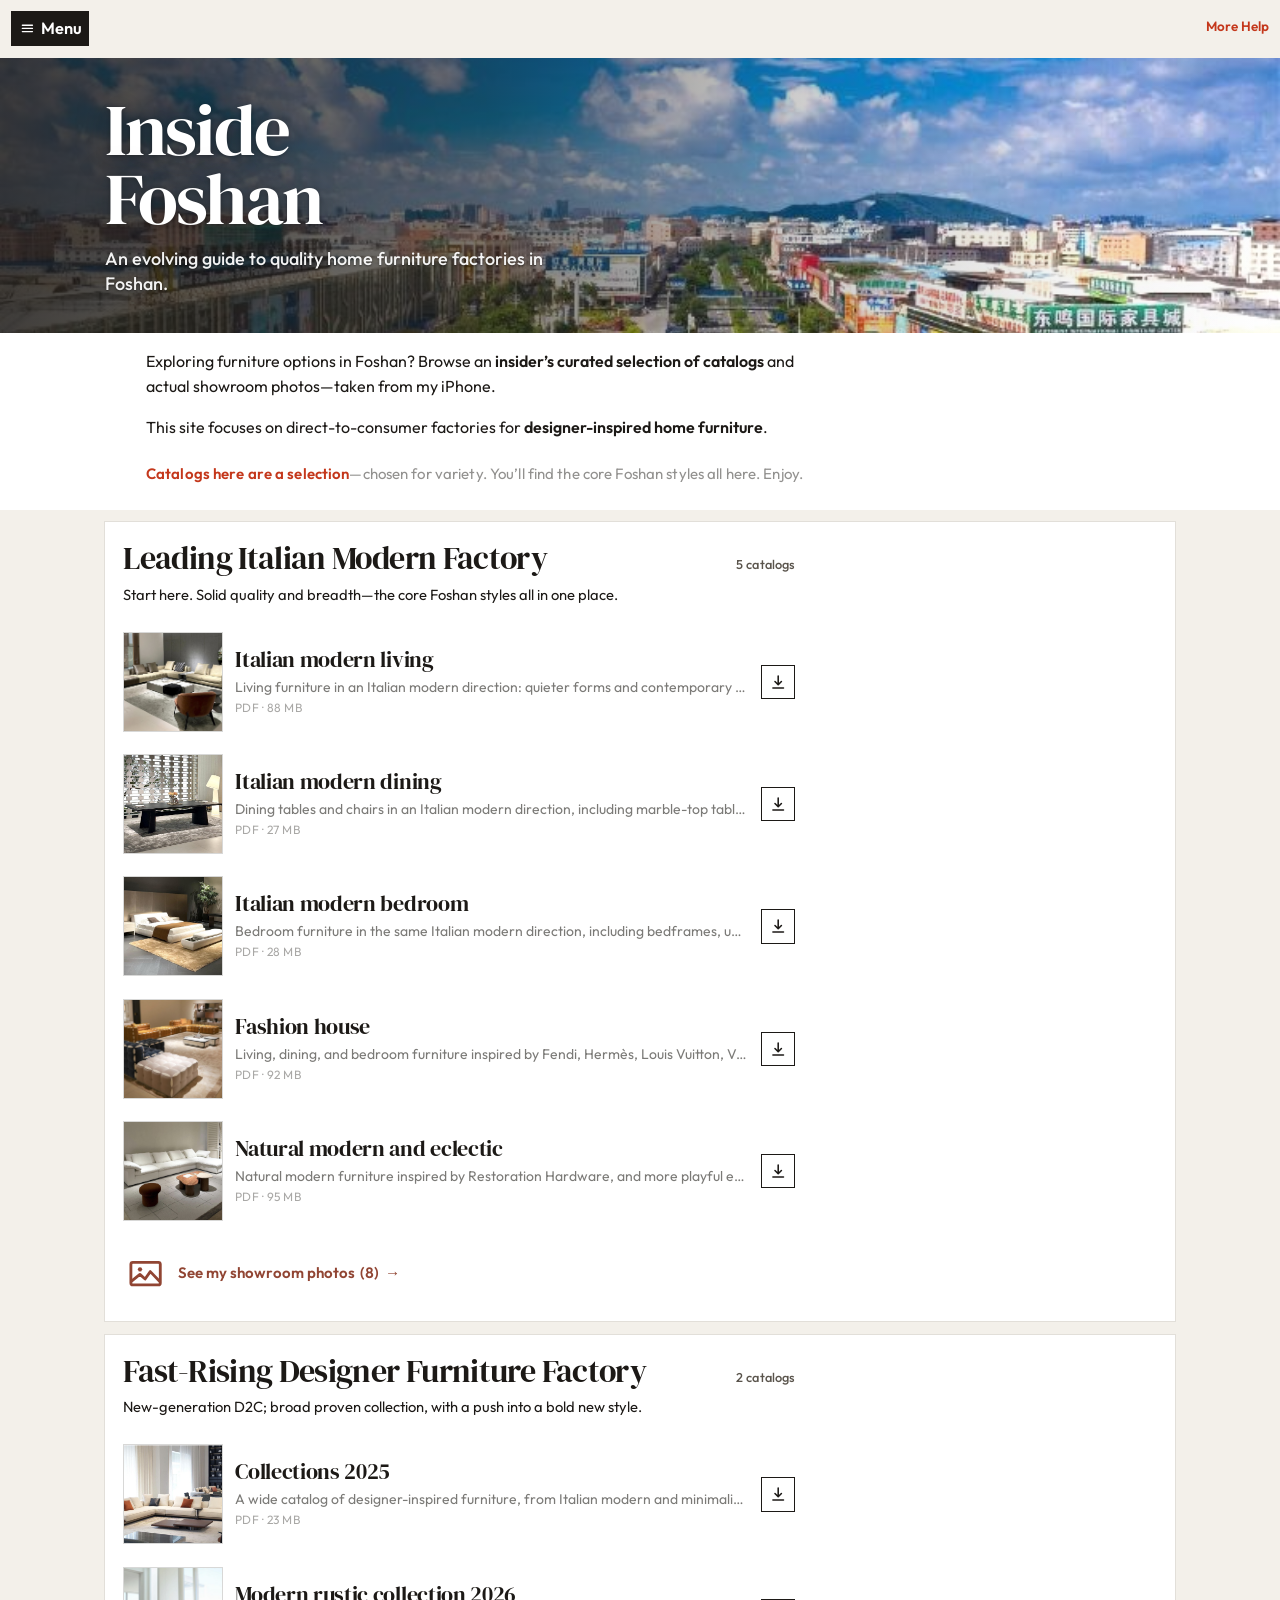
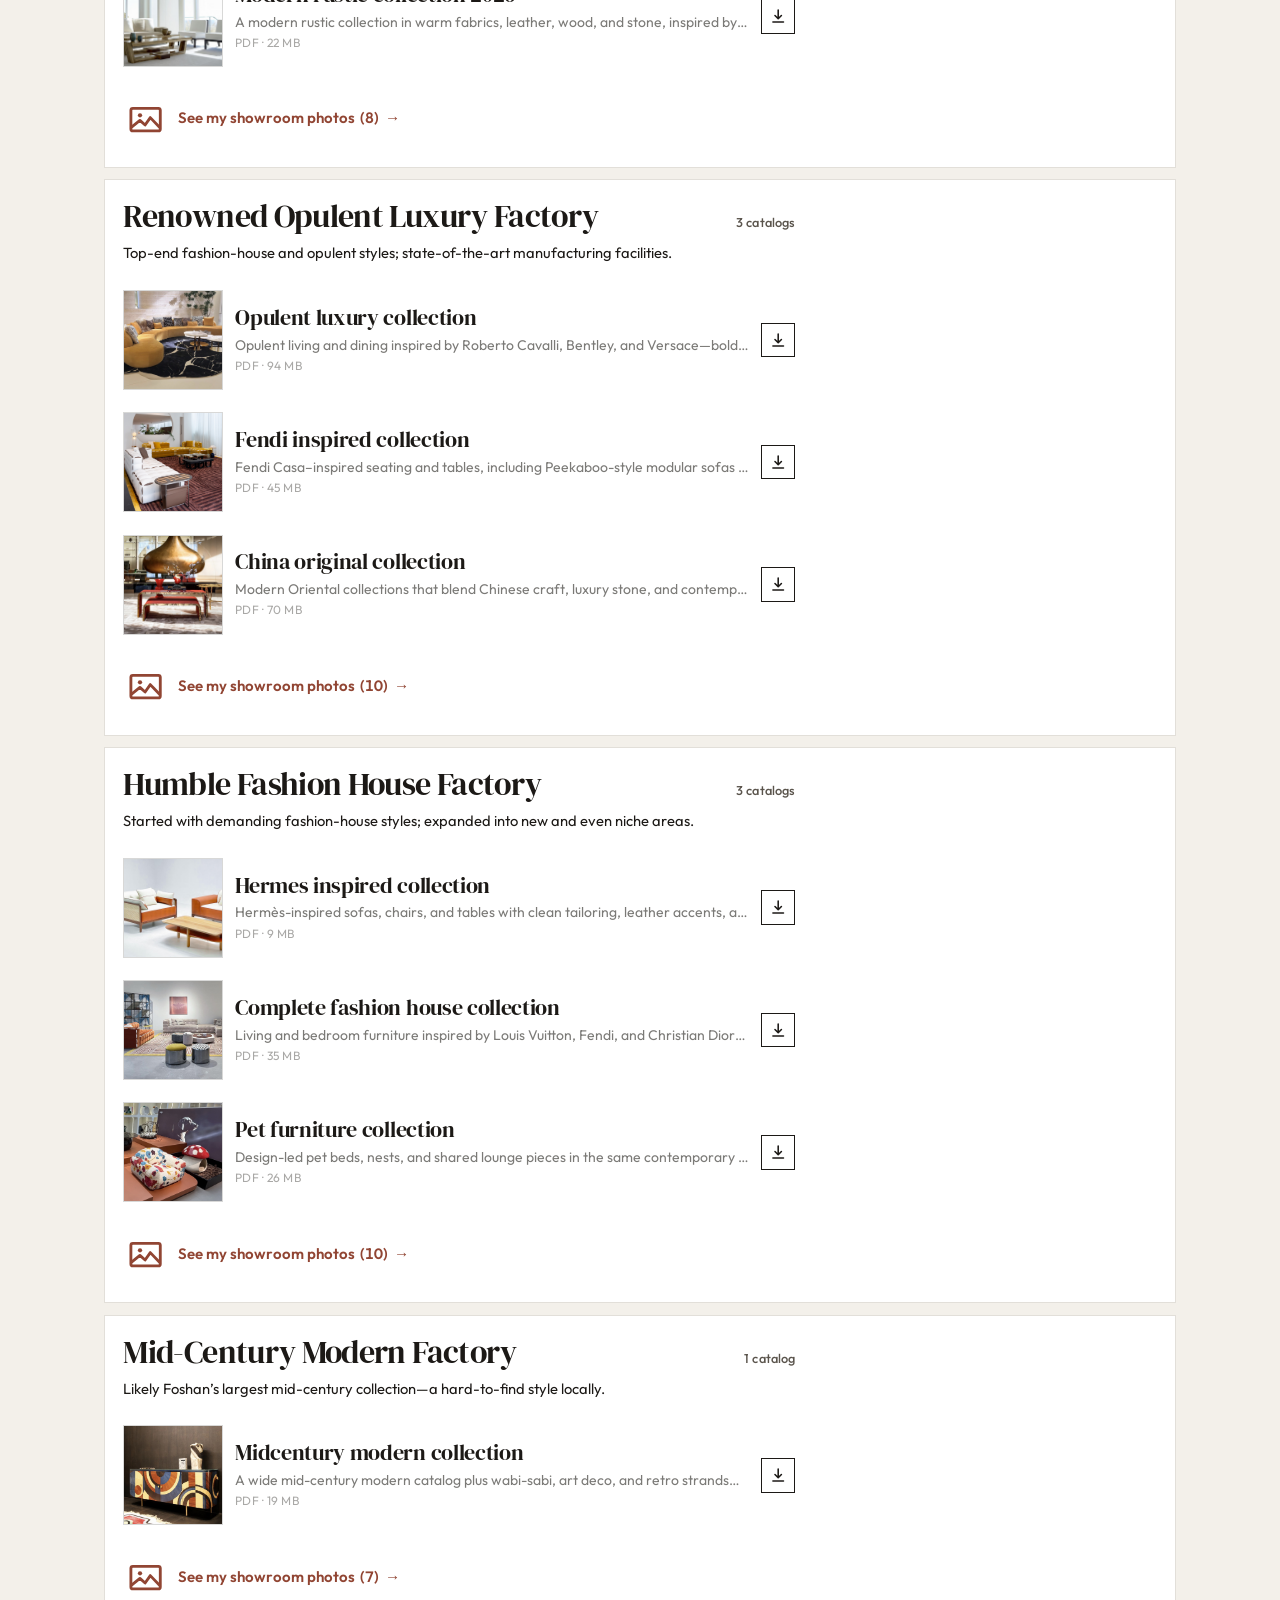
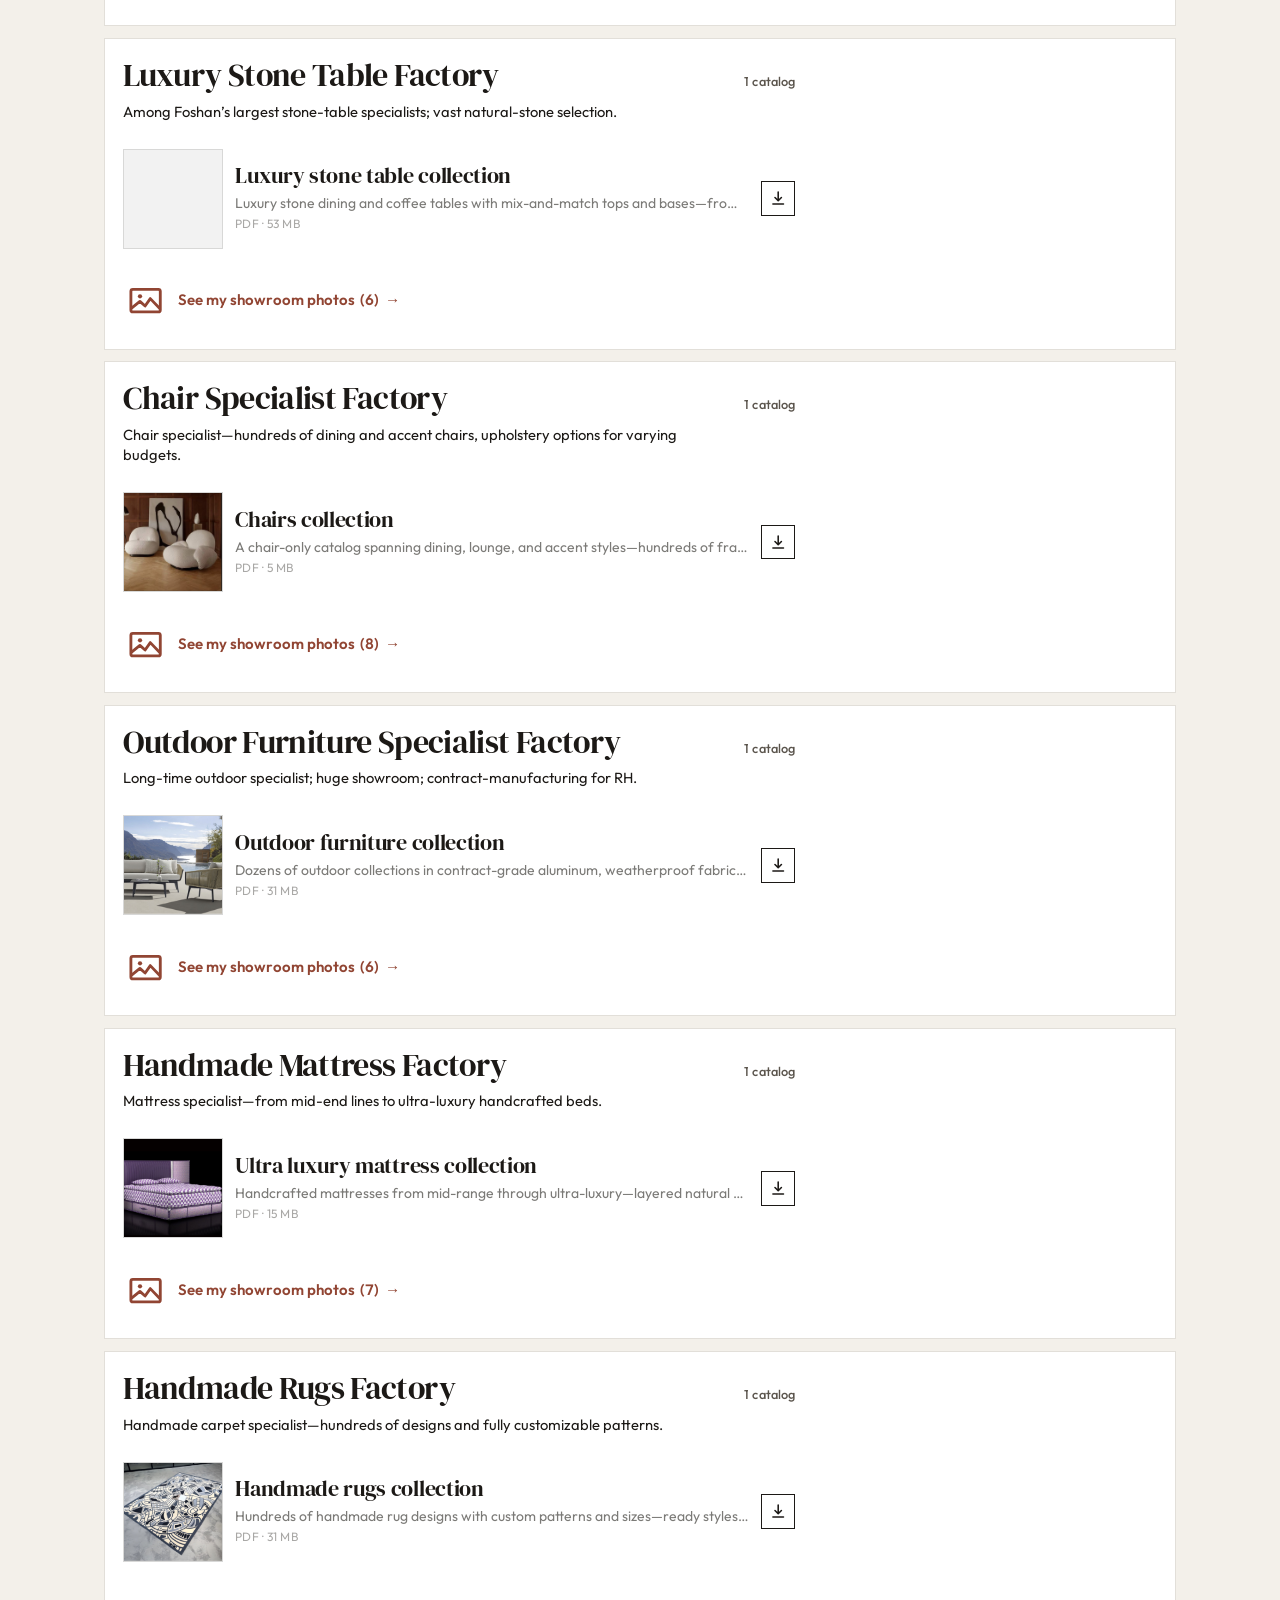
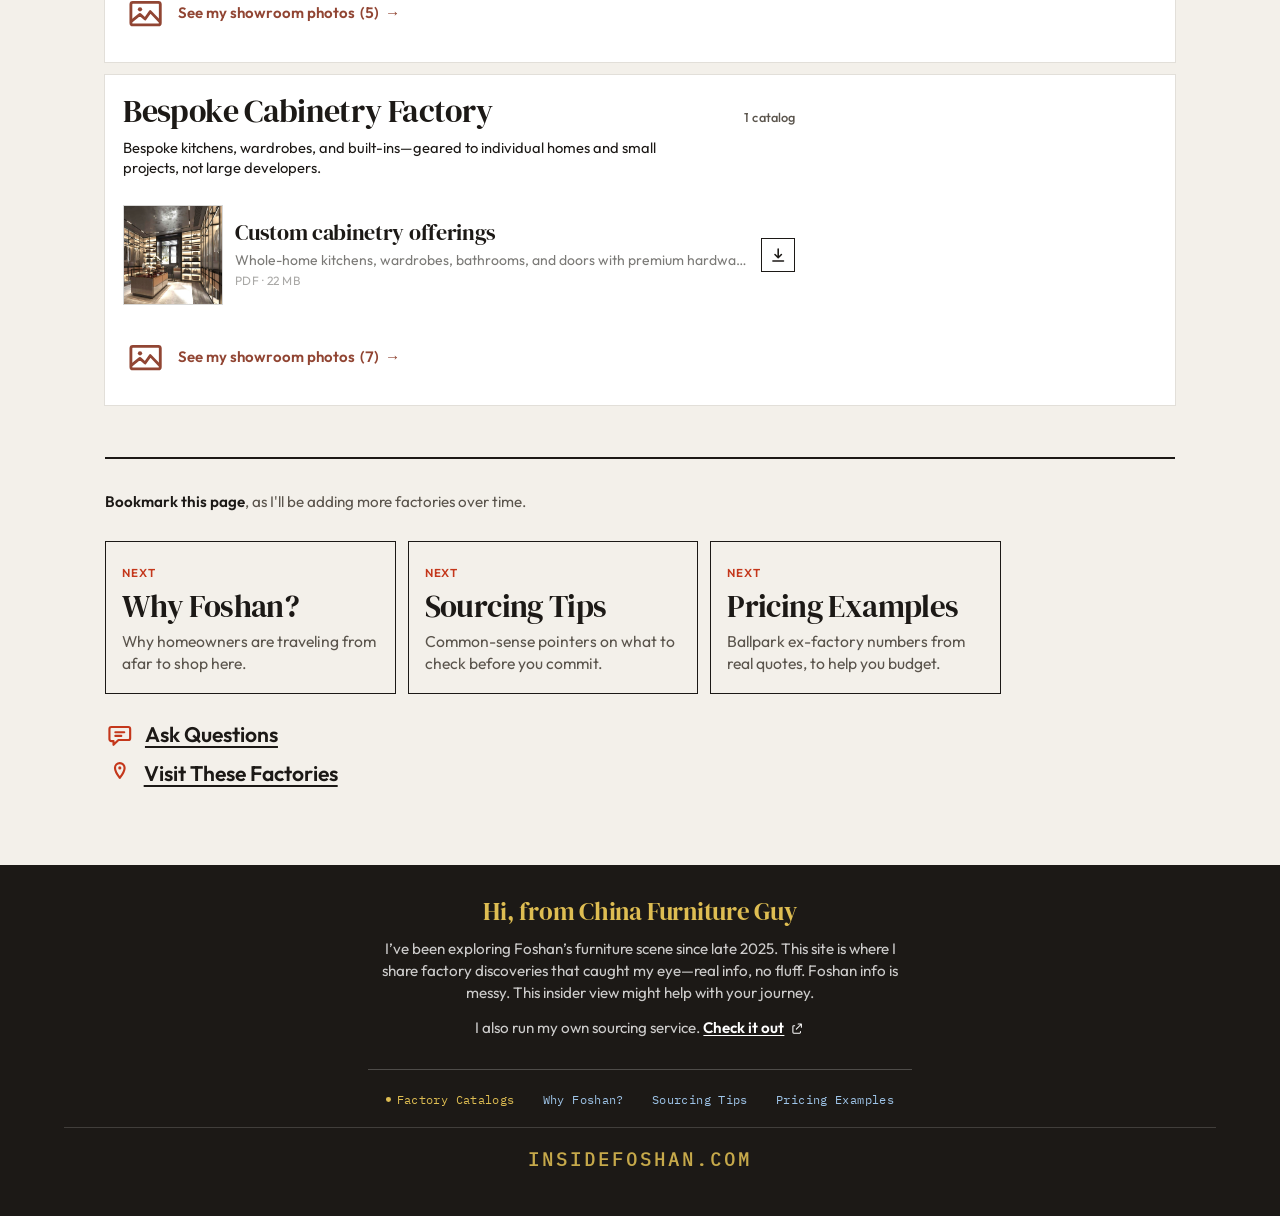
==== commit 2611a10c: "u" ====
--- a/index.html
+++ b/index.html
@@ -566,9 +566,9 @@
             <span class="factory-gallery-glyph" aria-hidden="true">
               <svg class="factory-gallery-icon" viewBox="0 0 20 20" focusable="false"><rect x="2.5" y="4.75" width="15" height="11.5" rx="1" fill="none" stroke="currentColor" stroke-width="1.45" /><path d="M3 14.25 7.1 10.9l2.65 2.35L12.4 9.5 17 14.25" fill="none" stroke="currentColor" stroke-width="1.45" stroke-linecap="round" stroke-linejoin="round" /><circle cx="7.15" cy="8.35" r="1.1" fill="currentColor" /></svg>
             </span>
-            <span class="factory-gallery-phrase"><span class="factory-gallery-label">See my showroom photos</span>
+            <span class="factory-gallery-phrase"><span class="factory-gallery-label">See my showroom photos</span><span class="factory-gallery-count">(8)</span>
             <span class="factory-gallery-arrow" aria-hidden="true">→</span></span>
-            <span class="visually-hidden">Open my showroom photo gallery, 8 photos</span>
+            <span class="visually-hidden">Open my showroom photo gallery</span>
           </button>
         </div>
 
@@ -618,9 +618,9 @@
             <span class="factory-gallery-glyph" aria-hidden="true">
               <svg class="factory-gallery-icon" viewBox="0 0 20 20" focusable="false"><rect x="2.5" y="4.75" width="15" height="11.5" rx="1" fill="none" stroke="currentColor" stroke-width="1.45" /><path d="M3 14.25 7.1 10.9l2.65 2.35L12.4 9.5 17 14.25" fill="none" stroke="currentColor" stroke-width="1.45" stroke-linecap="round" stroke-linejoin="round" /><circle cx="7.15" cy="8.35" r="1.1" fill="currentColor" /></svg>
             </span>
-            <span class="factory-gallery-phrase"><span class="factory-gallery-label">See my showroom photos</span>
+            <span class="factory-gallery-phrase"><span class="factory-gallery-label">See my showroom photos</span><span class="factory-gallery-count">(8)</span>
             <span class="factory-gallery-arrow" aria-hidden="true">→</span></span>
-            <span class="visually-hidden">Open my showroom photo gallery, 8 photos</span>
+            <span class="visually-hidden">Open my showroom photo gallery</span>
           </button>
         </div>
 
@@ -686,9 +686,9 @@
             <span class="factory-gallery-glyph" aria-hidden="true">
               <svg class="factory-gallery-icon" viewBox="0 0 20 20" focusable="false"><rect x="2.5" y="4.75" width="15" height="11.5" rx="1" fill="none" stroke="currentColor" stroke-width="1.45" /><path d="M3 14.25 7.1 10.9l2.65 2.35L12.4 9.5 17 14.25" fill="none" stroke="currentColor" stroke-width="1.45" stroke-linecap="round" stroke-linejoin="round" /><circle cx="7.15" cy="8.35" r="1.1" fill="currentColor" /></svg>
             </span>
-            <span class="factory-gallery-phrase"><span class="factory-gallery-label">See my showroom photos</span>
+            <span class="factory-gallery-phrase"><span class="factory-gallery-label">See my showroom photos</span><span class="factory-gallery-count">(10)</span>
             <span class="factory-gallery-arrow" aria-hidden="true">→</span></span>
-            <span class="visually-hidden">Open my showroom photo gallery, 10 photos</span>
+            <span class="visually-hidden">Open my showroom photo gallery</span>
           </button>
         </div>
 
@@ -754,9 +754,9 @@
             <span class="factory-gallery-glyph" aria-hidden="true">
               <svg class="factory-gallery-icon" viewBox="0 0 20 20" focusable="false"><rect x="2.5" y="4.75" width="15" height="11.5" rx="1" fill="none" stroke="currentColor" stroke-width="1.45" /><path d="M3 14.25 7.1 10.9l2.65 2.35L12.4 9.5 17 14.25" fill="none" stroke="currentColor" stroke-width="1.45" stroke-linecap="round" stroke-linejoin="round" /><circle cx="7.15" cy="8.35" r="1.1" fill="currentColor" /></svg>
             </span>
-            <span class="factory-gallery-phrase"><span class="factory-gallery-label">See my showroom photos</span>
+            <span class="factory-gallery-phrase"><span class="factory-gallery-label">See my showroom photos</span><span class="factory-gallery-count">(10)</span>
             <span class="factory-gallery-arrow" aria-hidden="true">→</span></span>
-            <span class="visually-hidden">Open my showroom photo gallery, 10 photos</span>
+            <span class="visually-hidden">Open my showroom photo gallery</span>
           </button>
         </div>
 
@@ -790,9 +790,9 @@
             <span class="factory-gallery-glyph" aria-hidden="true">
               <svg class="factory-gallery-icon" viewBox="0 0 20 20" focusable="false"><rect x="2.5" y="4.75" width="15" height="11.5" rx="1" fill="none" stroke="currentColor" stroke-width="1.45" /><path d="M3 14.25 7.1 10.9l2.65 2.35L12.4 9.5 17 14.25" fill="none" stroke="currentColor" stroke-width="1.45" stroke-linecap="round" stroke-linejoin="round" /><circle cx="7.15" cy="8.35" r="1.1" fill="currentColor" /></svg>
             </span>
-            <span class="factory-gallery-phrase"><span class="factory-gallery-label">See my showroom photos</span>
+            <span class="factory-gallery-phrase"><span class="factory-gallery-label">See my showroom photos</span><span class="factory-gallery-count">(7)</span>
             <span class="factory-gallery-arrow" aria-hidden="true">→</span></span>
-            <span class="visually-hidden">Open my showroom photo gallery, 7 photos</span>
+            <span class="visually-hidden">Open my showroom photo gallery</span>
           </button>
         </div>
 
@@ -826,9 +826,9 @@
             <span class="factory-gallery-glyph" aria-hidden="true">
               <svg class="factory-gallery-icon" viewBox="0 0 20 20" focusable="false"><rect x="2.5" y="4.75" width="15" height="11.5" rx="1" fill="none" stroke="currentColor" stroke-width="1.45" /><path d="M3 14.25 7.1 10.9l2.65 2.35L12.4 9.5 17 14.25" fill="none" stroke="currentColor" stroke-width="1.45" stroke-linecap="round" stroke-linejoin="round" /><circle cx="7.15" cy="8.35" r="1.1" fill="currentColor" /></svg>
             </span>
-            <span class="factory-gallery-phrase"><span class="factory-gallery-label">See my showroom photos</span>
+            <span class="factory-gallery-phrase"><span class="factory-gallery-label">See my showroom photos</span><span class="factory-gallery-count">(6)</span>
             <span class="factory-gallery-arrow" aria-hidden="true">→</span></span>
-            <span class="visually-hidden">Open my showroom photo gallery, 6 photos</span>
+            <span class="visually-hidden">Open my showroom photo gallery</span>
           </button>
         </div>
 
@@ -862,9 +862,9 @@
             <span class="factory-gallery-glyph" aria-hidden="true">
               <svg class="factory-gallery-icon" viewBox="0 0 20 20" focusable="false"><rect x="2.5" y="4.75" width="15" height="11.5" rx="1" fill="none" stroke="currentColor" stroke-width="1.45" /><path d="M3 14.25 7.1 10.9l2.65 2.35L12.4 9.5 17 14.25" fill="none" stroke="currentColor" stroke-width="1.45" stroke-linecap="round" stroke-linejoin="round" /><circle cx="7.15" cy="8.35" r="1.1" fill="currentColor" /></svg>
             </span>
-            <span class="factory-gallery-phrase"><span class="factory-gallery-label">See my showroom photos</span>
+            <span class="factory-gallery-phrase"><span class="factory-gallery-label">See my showroom photos</span><span class="factory-gallery-count">(8)</span>
             <span class="factory-gallery-arrow" aria-hidden="true">→</span></span>
-            <span class="visually-hidden">Open my showroom photo gallery, 8 photos</span>
+            <span class="visually-hidden">Open my showroom photo gallery</span>
           </button>
         </div>
 
@@ -898,9 +898,9 @@
             <span class="factory-gallery-glyph" aria-hidden="true">
               <svg class="factory-gallery-icon" viewBox="0 0 20 20" focusable="false"><rect x="2.5" y="4.75" width="15" height="11.5" rx="1" fill="none" stroke="currentColor" stroke-width="1.45" /><path d="M3 14.25 7.1 10.9l2.65 2.35L12.4 9.5 17 14.25" fill="none" stroke="currentColor" stroke-width="1.45" stroke-linecap="round" stroke-linejoin="round" /><circle cx="7.15" cy="8.35" r="1.1" fill="currentColor" /></svg>
             </span>
-            <span class="factory-gallery-phrase"><span class="factory-gallery-label">See my showroom photos</span>
+            <span class="factory-gallery-phrase"><span class="factory-gallery-label">See my showroom photos</span><span class="factory-gallery-count">(6)</span>
             <span class="factory-gallery-arrow" aria-hidden="true">→</span></span>
-            <span class="visually-hidden">Open my showroom photo gallery, 6 photos</span>
+            <span class="visually-hidden">Open my showroom photo gallery</span>
           </button>
         </div>
 
@@ -934,9 +934,9 @@
             <span class="factory-gallery-glyph" aria-hidden="true">
               <svg class="factory-gallery-icon" viewBox="0 0 20 20" focusable="false"><rect x="2.5" y="4.75" width="15" height="11.5" rx="1" fill="none" stroke="currentColor" stroke-width="1.45" /><path d="M3 14.25 7.1 10.9l2.65 2.35L12.4 9.5 17 14.25" fill="none" stroke="currentColor" stroke-width="1.45" stroke-linecap="round" stroke-linejoin="round" /><circle cx="7.15" cy="8.35" r="1.1" fill="currentColor" /></svg>
             </span>
-            <span class="factory-gallery-phrase"><span class="factory-gallery-label">See my showroom photos</span>
+            <span class="factory-gallery-phrase"><span class="factory-gallery-label">See my showroom photos</span><span class="factory-gallery-count">(7)</span>
             <span class="factory-gallery-arrow" aria-hidden="true">→</span></span>
-            <span class="visually-hidden">Open my showroom photo gallery, 7 photos</span>
+            <span class="visually-hidden">Open my showroom photo gallery</span>
           </button>
         </div>
 
@@ -970,9 +970,9 @@
             <span class="factory-gallery-glyph" aria-hidden="true">
               <svg class="factory-gallery-icon" viewBox="0 0 20 20" focusable="false"><rect x="2.5" y="4.75" width="15" height="11.5" rx="1" fill="none" stroke="currentColor" stroke-width="1.45" /><path d="M3 14.25 7.1 10.9l2.65 2.35L12.4 9.5 17 14.25" fill="none" stroke="currentColor" stroke-width="1.45" stroke-linecap="round" stroke-linejoin="round" /><circle cx="7.15" cy="8.35" r="1.1" fill="currentColor" /></svg>
             </span>
-            <span class="factory-gallery-phrase"><span class="factory-gallery-label">See my showroom photos</span>
+            <span class="factory-gallery-phrase"><span class="factory-gallery-label">See my showroom photos</span><span class="factory-gallery-count">(5)</span>
             <span class="factory-gallery-arrow" aria-hidden="true">→</span></span>
-            <span class="visually-hidden">Open my showroom photo gallery, 5 photos</span>
+            <span class="visually-hidden">Open my showroom photo gallery</span>
           </button>
         </div>
 
@@ -1006,9 +1006,9 @@
             <span class="factory-gallery-glyph" aria-hidden="true">
               <svg class="factory-gallery-icon" viewBox="0 0 20 20" focusable="false"><rect x="2.5" y="4.75" width="15" height="11.5" rx="1" fill="none" stroke="currentColor" stroke-width="1.45" /><path d="M3 14.25 7.1 10.9l2.65 2.35L12.4 9.5 17 14.25" fill="none" stroke="currentColor" stroke-width="1.45" stroke-linecap="round" stroke-linejoin="round" /><circle cx="7.15" cy="8.35" r="1.1" fill="currentColor" /></svg>
             </span>
-            <span class="factory-gallery-phrase"><span class="factory-gallery-label">See my showroom photos</span>
+            <span class="factory-gallery-phrase"><span class="factory-gallery-label">See my showroom photos</span><span class="factory-gallery-count">(7)</span>
             <span class="factory-gallery-arrow" aria-hidden="true">→</span></span>
-            <span class="visually-hidden">Open my showroom photo gallery, 7 photos</span>
+            <span class="visually-hidden">Open my showroom photo gallery</span>
           </button>
         </div>
 
--- a/css/styles.css
+++ b/css/styles.css
@@ -1630,13 +1630,18 @@
 .factory-gallery-phrase {
   display: inline-flex;
   align-items: baseline;
-  gap: 0.28rem;
+  gap: 0.35rem;
   min-width: 0;
 }
 
 .factory-gallery-label {
   flex: none;
   min-width: 0;
+}
+
+.factory-gallery-count {
+  flex: none;
+  font-variant-numeric: tabular-nums;
 }
 
 .factory-gallery-arrow {
